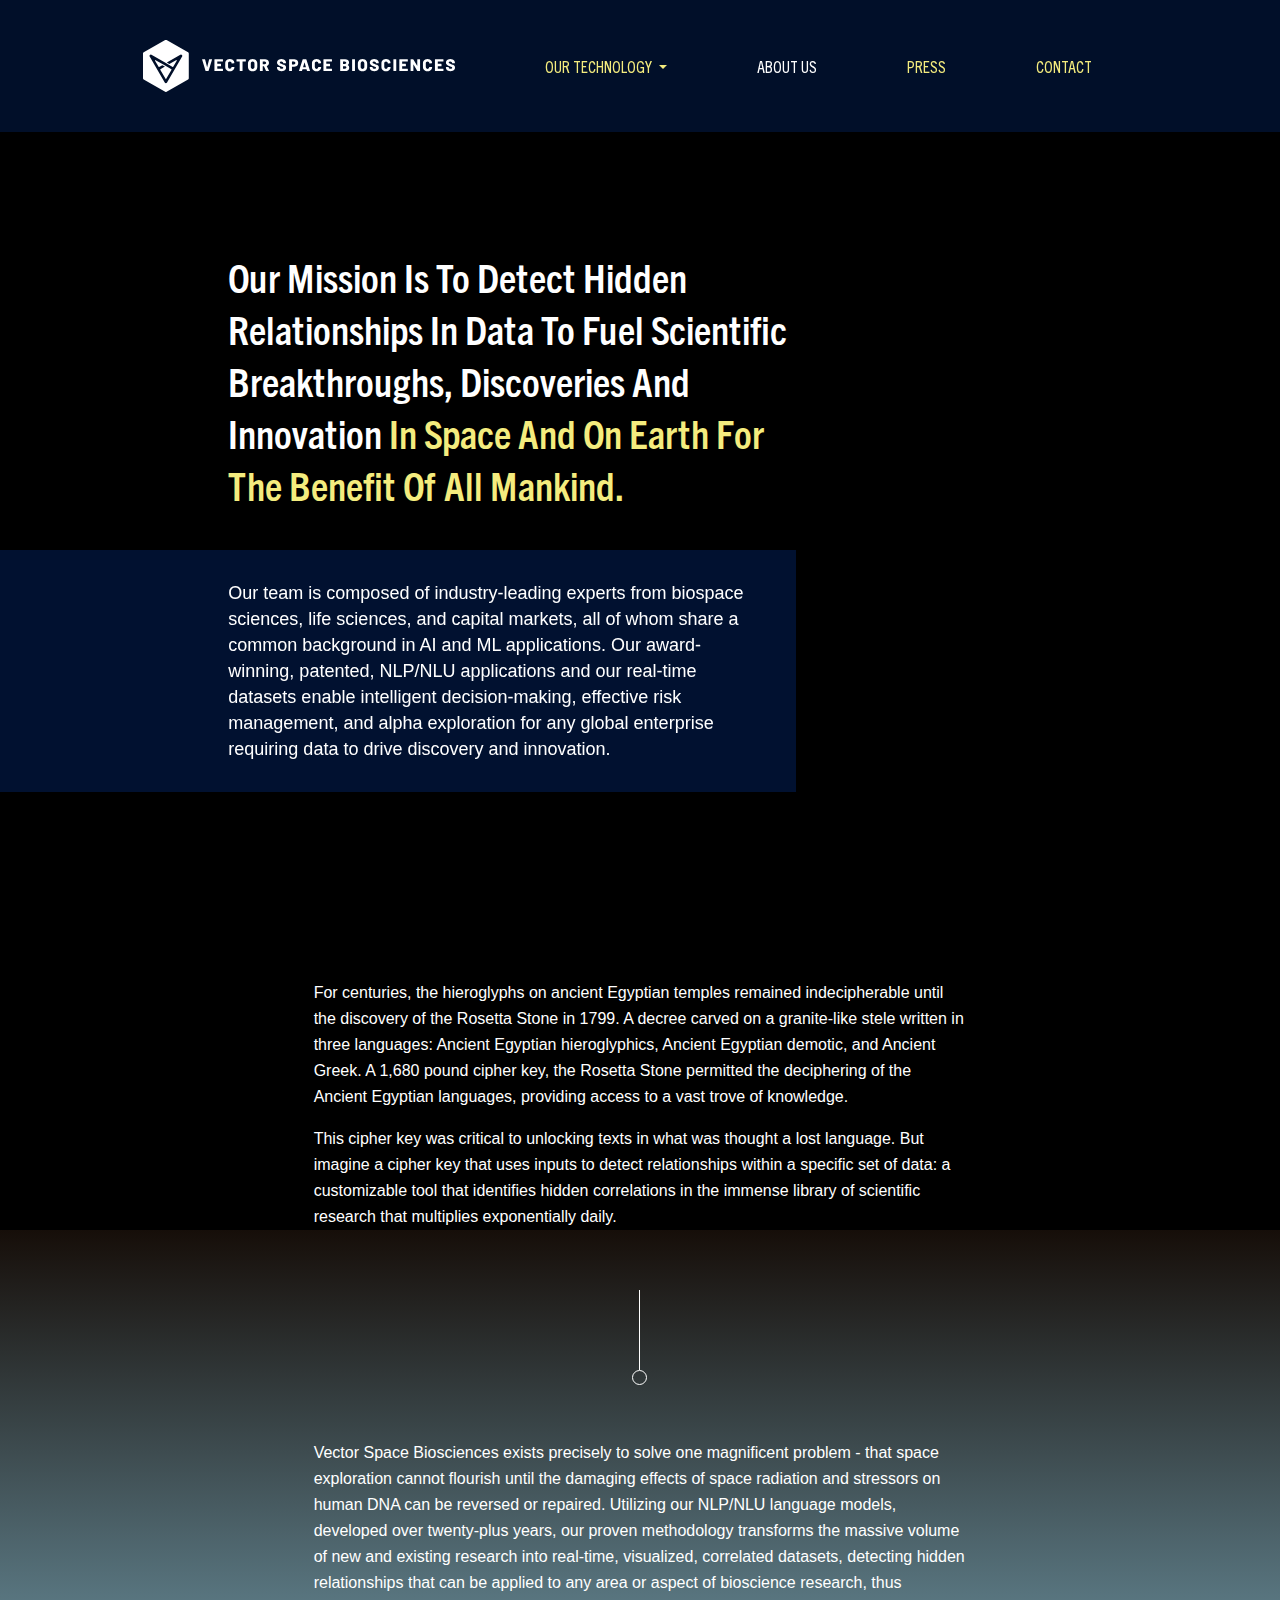
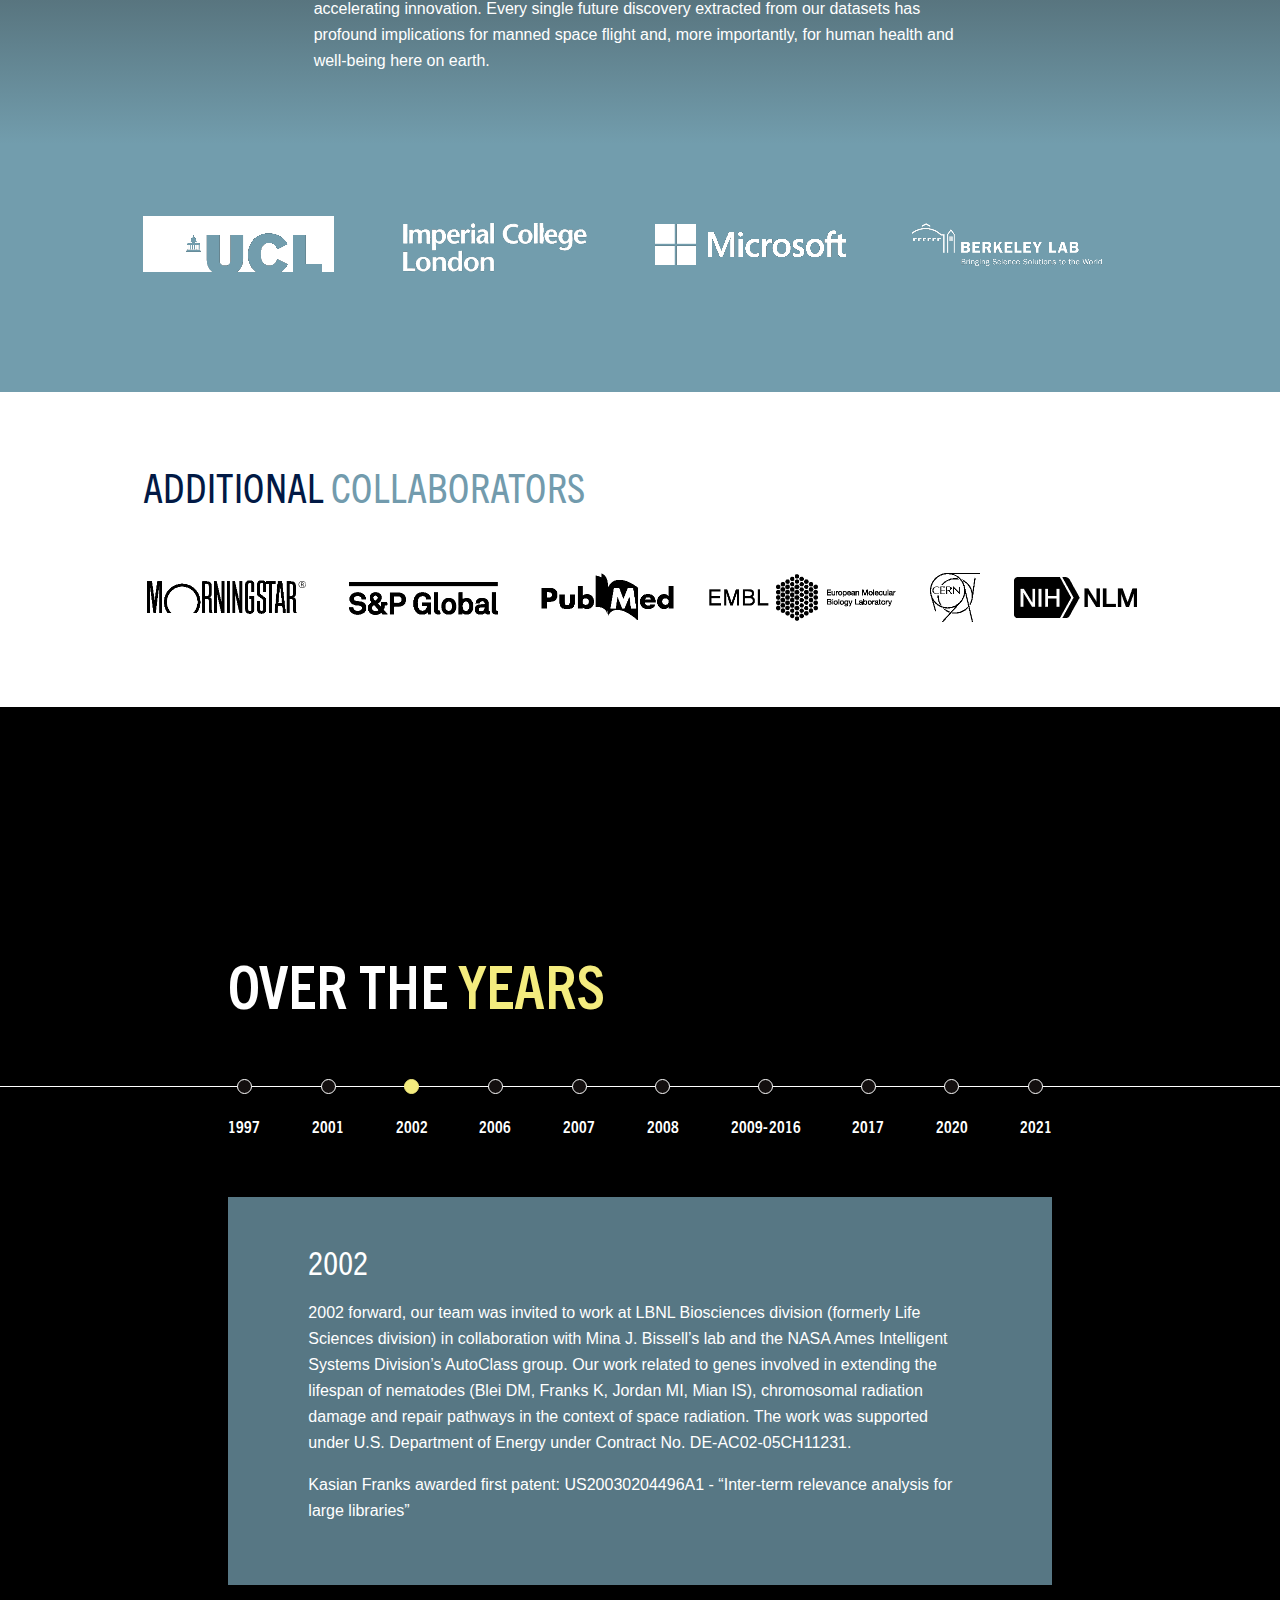
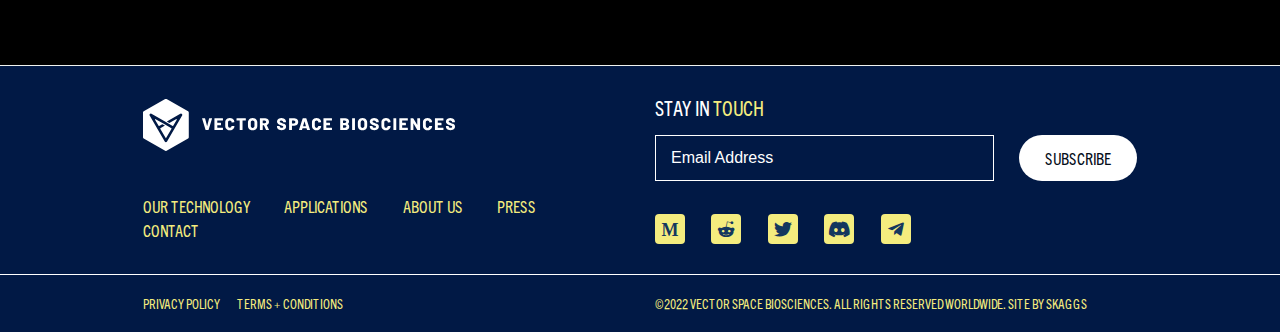
==== about-us.html @ 589b6ce7 "Add Favicon icon" ====
<!DOCTYPE html>
<html lang="en">
  <head>
    <meta charset="UTF-8" />
    <meta http-equiv="X-UA-Compatible" content="IE=edge" />
    <meta name="viewport" content="width=device-width, initial-scale=1.0" />
    <title>Vector space</title>
    <link rel="icon" type="image/x-icon" href="images/favicon.ico" />
    <link rel="stylesheet" href="css/all.css" />
    <link rel="stylesheet" href="css/fonts.css" />
    <link rel="stylesheet" href="css/bootstrap.min.css" />
    <link rel="stylesheet" type="text/css" href="css/fullpage.min.css" />
    <link rel="stylesheet" href="css/style.css" />
  </head>

  <body>
    <header>
      <nav class="navbar navbar-expand-md fixed-top">
        <div class="container">
          <a class="navbar-brand d-flex align-items-center" href="index.html">
            <img src="images/logo.svg" alt="Logo" />
          </a>
          <button
            class="navbar-toggler"
            type="button"
            data-toggle="collapse"
            data-target="#headerMenu"
            aria-controls="headerMenu"
            aria-expanded="false"
            aria-label="Toggle navigation"
          >
            <span class="navbar-toggler-icon"></span>
          </button>

          <div class="collapse navbar-collapse" id="headerMenu">
            <ul class="navbar-nav ml-auto">
              <li class="nav-item dropdown">
                <a
                  class="nav-link dropdown-toggle"
                  href="preventdefault();"
                  id="navbarDropdown"
                  role="button"
                  data-toggle="dropdown"
                  aria-haspopup="true"
                  aria-expanded="false"
                >
                  Our Technology
                </a>
                <div class="dropdown-menu" aria-labelledby="navbarDropdown">
                  <a class="dropdown-item" href="our-technology.html">Technology</a>
                  <a class="dropdown-item" href="scientific-collaborators.html">Scientific Collaborators</a>
                </div>
              </li>
              <li class="nav-item">
                <a class="nav-link active" href="about-us.html">About us</a>
              </li>
              <li class="nav-item">
                <a class="nav-link" href="press.html">Press</a>
              </li>
              <li class="nav-item">
                <a class="nav-link" href="contact.html">Contact</a>
              </li>
            </ul>
          </div>
        </div>
      </nav>
    </header>

    <div class="section pb-0">
      <video class="bg-video" loop muted autoplay playsinline>
        <source src="video/about-us-video.mp4" type="video/mp4" />
      </video>
      <div class="container">
        <div class="row pb-md-5 pb-4">
          <div class="col-md-7 offset-md-1">
            <div class="banner-intro">
              <h3 class="comman-banner-title text-capitalize">
                Our mission is to detect hidden relationships in data to fuel scientific breakthroughs, discoveries and innovation
                <span class="text-yellow">in space and on Earth for the benefit of all mankind.</span>
              </h3>
              <div class="overlap-text overlap-bg-blue">
                <p>
                  Our team is composed of industry-leading experts from biospace sciences, life sciences, and capital markets, all of whom share a
                  common background in AI and ML applications. Our award-winning, patented, NLP/NLU applications and our real-time datasets enable
                  intelligent decision-making, effective risk management, and alpha exploration for any global enterprise requiring data to drive
                  discovery and innovation.
                </p>
              </div>
            </div>
          </div>
        </div>
        <div class="row">
          <div class="col-md-8 offset-md-2">
            <div class="mission-text">
              <p>
                For centuries, the hieroglyphs on ancient Egyptian temples remained indecipherable until the discovery of the Rosetta Stone in 1799. A
                decree carved on a granite-like stele written in three languages: Ancient Egyptian hieroglyphics, Ancient Egyptian demotic, and
                Ancient Greek. A 1,680 pound cipher key, the Rosetta Stone permitted the deciphering of the Ancient Egyptian languages, providing
                access to a vast trove of knowledge.
              </p>
              <p>
                This cipher key was critical to unlocking texts in what was thought a lost language. But imagine a cipher key that uses inputs to
                detect relationships within a specific set of data: a customizable tool that identifies hidden correlations in the immense library of
                scientific research that multiplies exponentially daily.
              </p>
            </div>
          </div>
        </div>
      </div>
    </div>

    <div class="section small-py bg-gd-blue-dark">
      <div class="container">
        <div class="row">
          <div class="col-md-8 offset-md-2">
            <div class="mission-text mission-border-shape">
              <p>
                Vector Space Biosciences exists precisely to solve one magnificent problem - that space exploration cannot flourish until the damaging
                effects of space radiation and stressors on human DNA can be reversed or repaired. Utilizing our NLP/NLU language models, developed
                over twenty-plus years, our proven methodology transforms the massive volume of new and existing research into real-time, visualized,
                correlated datasets, detecting hidden relationships that can be applied to any area or aspect of bioscience research, thus
                accelerating innovation. Every single future discovery extracted from our datasets has profound implications for manned space flight
                and, more importantly, for human health and well-being here on earth.
              </p>
            </div>
          </div>
        </div>
      </div>
    </div>

    <div class="section small-py bg-light-blue">
      <div class="container">
        <div class="row align-items-center">
          <div class="col-md-3 col-6 mb-5">
            <img src="images/ucl.png" alt="" />
          </div>
          <div class="col-md-3 col-6 mb-5">
            <img src="images/Imperial-college-london.png" alt="" />
          </div>
          <div class="col-md-3 col-6 mb-5">
            <img src="images/microsoft.png" alt="" />
          </div>
          <div class="col-md-3 col-6 mb-5">
            <img src="images/berkley-lab.png" alt="" />
          </div>
        </div>
      </div>
    </div>

    <div class="section small-py">
      <div class="container">
        <div class="row">
          <div class="col-md-8">
            <div class="banner-intro dark-heading mb-md-5 mb-sm-4 mb-3">
              <h3>ADDITIONAL <span class="text-blue">COLLABORATORS</span></h3>
            </div>
          </div>
        </div>
        <div class="row align-items-center">
          <div class="col-md-12">
            <ul class="collaborators-logo">
              <li><img src="images/morningstar-logo.png" alt="" /></li>
              <li><img src="images/s-p-global-logo.png" alt="" /></li>
              <li><img src="images/pubmed-logo.png" alt="" /></li>
              <li><img src="images/embl-logo.png" alt="" /></li>
              <li><img src="images/pngfind-logo.png" alt="" /></li>
              <li><img src="images/nih-logosm-logo.png" alt="" /></li>
            </ul>
          </div>
        </div>
      </div>
    </div>

    <div class="section overflow-hidden">
      <video class="bg-video" loop muted autoplay playsinline>
        <source src="video/timeline-video.mp4" type="video/mp4" />
      </video>
      <div class="container">
        <div class="row">
          <div class="col-md-8 offset-md-1">
            <div class="banner-intro">
              <h2 class="comman-banner-title">OVER THE <span class="text-yellow">YEARS</span></h2>
            </div>
          </div>
        </div>
      </div>
      <div class="process-step-wrap">
        <div class="container">
          <div class="row justify-content-center">
            <div class="col-md-10">
              <div class="process-tab">
                <ul class="nav nav-tabs justify-content-between">
                  <li class="nav-item">
                    <a class="nav-link" id="tab1-tab" data-toggle="tab" href="#tab1"><span>1997</span></a>
                  </li>
                  <li class="nav-item">
                    <a class="nav-link" id="tab2-tab" data-toggle="tab" href="#tab2"><span>2001</span></a>
                  </li>
                  <li class="nav-item">
                    <a class="nav-link active" id="tab3-tab" data-toggle="tab" href="#tab3"><span>2002</span></a>
                  </li>
                  <li class="nav-item">
                    <a class="nav-link" id="tab4-tab" data-toggle="tab" href="#tab4"><span>2006</span></a>
                  </li>
                  <li class="nav-item">
                    <a class="nav-link" id="tab5-tab" data-toggle="tab" href="#tab5"><span>2007</span></a>
                  </li>
                  <li class="nav-item">
                    <a class="nav-link" id="tab6-tab" data-toggle="tab" href="#tab6"><span>2008</span></a>
                  </li>
                  <li class="nav-item">
                    <a class="nav-link" id="tab7-tab" data-toggle="tab" href="#tab7"><span>2009-2016</span></a>
                  </li>
                  <li class="nav-item">
                    <a class="nav-link" id="tab8-tab" data-toggle="tab" href="#tab8"><span>2017</span></a>
                  </li>
                  <li class="nav-item">
                    <a class="nav-link" id="tab9-tab" data-toggle="tab" href="#tab9"><span>2020</span></a>
                  </li>
                  <li class="nav-item">
                    <a class="nav-link" id="tab10-tab" data-toggle="tab" href="#tab10"><span>2021</span></a>
                  </li>
                </ul>
              </div>
            </div>
          </div>
          <div class="row justify-content-center">
            <div class="col-md-10">
              <div class="tab-content process-step-content">
                <div class="tab-pane fade" id="tab1" role="tabpanel" aria-labelledby="tab1-tab">
                  <h2>1197</h2>
                  <p>
                    2002 forward, our team was invited to work at LBNL Biosciences division (formerly Life Sciences division) in collaboration with
                    Mina J. Bissell’s lab and the NASA Ames Intelligent Systems Division’s AutoClass group. Our work related to genes involved in
                    extending the lifespan of nematodes (Blei DM, Franks K, Jordan MI, Mian IS), chromosomal radiation damage and repair pathways in
                    the context of space radiation. The work was supported under U.S. Department of Energy under Contract No. DE-AC02-05CH11231.
                  </p>
                  <p>Kasian Franks awarded first patent: US20030204496A1 - “Inter-term relevance analysis for large libraries”</p>
                </div>
                <div class="tab-pane fade" id="tab2" role="tabpanel" aria-labelledby="tab2-tab">
                  <h2>2001</h2>
                  <p>
                    2002 forward, our team was invited to work at LBNL Biosciences division (formerly Life Sciences division) in collaboration with
                    Mina J. Bissell’s lab and the NASA Ames Intelligent Systems Division’s AutoClass group. Our work related to genes involved in
                    extending the lifespan of nematodes (Blei DM, Franks K, Jordan MI, Mian IS), chromosomal radiation damage and repair pathways in
                    the context of space radiation. The work was supported under U.S. Department of Energy under Contract No. DE-AC02-05CH11231.
                  </p>
                  <p>Kasian Franks awarded first patent: US20030204496A1 - “Inter-term relevance analysis for large libraries”</p>
                </div>
                <div class="tab-pane fade show active" id="tab3" role="tabpanel" aria-labelledby="tab3-tab">
                  <h2>2002</h2>
                  <p>
                    2002 forward, our team was invited to work at LBNL Biosciences division (formerly Life Sciences division) in collaboration with
                    Mina J. Bissell’s lab and the NASA Ames Intelligent Systems Division’s AutoClass group. Our work related to genes involved in
                    extending the lifespan of nematodes (Blei DM, Franks K, Jordan MI, Mian IS), chromosomal radiation damage and repair pathways in
                    the context of space radiation. The work was supported under U.S. Department of Energy under Contract No. DE-AC02-05CH11231.
                  </p>
                  <p>Kasian Franks awarded first patent: US20030204496A1 - “Inter-term relevance analysis for large libraries”</p>
                </div>
                <div class="tab-pane fade" id="tab4" role="tabpanel" aria-labelledby="tab4-tab">
                  <h2>2006</h2>
                  <p>
                    2002 forward, our team was invited to work at LBNL Biosciences division (formerly Life Sciences division) in collaboration with
                    Mina J. Bissell’s lab and the NASA Ames Intelligent Systems Division’s AutoClass group. Our work related to genes involved in
                    extending the lifespan of nematodes (Blei DM, Franks K, Jordan MI, Mian IS), chromosomal radiation damage and repair pathways in
                    the context of space radiation. The work was supported under U.S. Department of Energy under Contract No. DE-AC02-05CH11231.
                  </p>
                  <p>Kasian Franks awarded first patent: US20030204496A1 - “Inter-term relevance analysis for large libraries”</p>
                </div>
                <div class="tab-pane fade" id="tab5" role="tabpanel" aria-labelledby="tab5-tab">
                  <h2>2007</h2>
                  <p>
                    2002 forward, our team was invited to work at LBNL Biosciences division (formerly Life Sciences division) in collaboration with
                    Mina J. Bissell’s lab and the NASA Ames Intelligent Systems Division’s AutoClass group. Our work related to genes involved in
                    extending the lifespan of nematodes (Blei DM, Franks K, Jordan MI, Mian IS), chromosomal radiation damage and repair pathways in
                    the context of space radiation. The work was supported under U.S. Department of Energy under Contract No. DE-AC02-05CH11231.
                  </p>
                  <p>Kasian Franks awarded first patent: US20030204496A1 - “Inter-term relevance analysis for large libraries”</p>
                </div>
                <div class="tab-pane fade" id="tab6" role="tabpanel" aria-labelledby="tab6-tab">
                  <h2>2008</h2>
                  <p>
                    2002 forward, our team was invited to work at LBNL Biosciences division (formerly Life Sciences division) in collaboration with
                    Mina J. Bissell’s lab and the NASA Ames Intelligent Systems Division’s AutoClass group. Our work related to genes involved in
                    extending the lifespan of nematodes (Blei DM, Franks K, Jordan MI, Mian IS), chromosomal radiation damage and repair pathways in
                    the context of space radiation. The work was supported under U.S. Department of Energy under Contract No. DE-AC02-05CH11231.
                  </p>
                  <p>Kasian Franks awarded first patent: US20030204496A1 - “Inter-term relevance analysis for large libraries”</p>
                </div>
                <div class="tab-pane fade" id="tab7" role="tabpanel" aria-labelledby="tab7-tab">
                  <h2>2009-2016</h2>
                  <p>
                    2002 forward, our team was invited to work at LBNL Biosciences division (formerly Life Sciences division) in collaboration with
                    Mina J. Bissell’s lab and the NASA Ames Intelligent Systems Division’s AutoClass group. Our work related to genes involved in
                    extending the lifespan of nematodes (Blei DM, Franks K, Jordan MI, Mian IS), chromosomal radiation damage and repair pathways in
                    the context of space radiation. The work was supported under U.S. Department of Energy under Contract No. DE-AC02-05CH11231.
                  </p>
                  <p>Kasian Franks awarded first patent: US20030204496A1 - “Inter-term relevance analysis for large libraries”</p>
                </div>
                <div class="tab-pane fade" id="tab8" role="tabpanel" aria-labelledby="tab8-tab">
                  <h2>2017</h2>
                  <p>
                    2002 forward, our team was invited to work at LBNL Biosciences division (formerly Life Sciences division) in collaboration with
                    Mina J. Bissell’s lab and the NASA Ames Intelligent Systems Division’s AutoClass group. Our work related to genes involved in
                    extending the lifespan of nematodes (Blei DM, Franks K, Jordan MI, Mian IS), chromosomal radiation damage and repair pathways in
                    the context of space radiation. The work was supported under U.S. Department of Energy under Contract No. DE-AC02-05CH11231.
                  </p>
                  <p>Kasian Franks awarded first patent: US20030204496A1 - “Inter-term relevance analysis for large libraries”</p>
                </div>
                <div class="tab-pane fade" id="tab9" role="tabpanel" aria-labelledby="tab9-tab">
                  <h2>2020</h2>
                  <p>
                    2002 forward, our team was invited to work at LBNL Biosciences division (formerly Life Sciences division) in collaboration with
                    Mina J. Bissell’s lab and the NASA Ames Intelligent Systems Division’s AutoClass group. Our work related to genes involved in
                    extending the lifespan of nematodes (Blei DM, Franks K, Jordan MI, Mian IS), chromosomal radiation damage and repair pathways in
                    the context of space radiation. The work was supported under U.S. Department of Energy under Contract No. DE-AC02-05CH11231.
                  </p>
                  <p>Kasian Franks awarded first patent: US20030204496A1 - “Inter-term relevance analysis for large libraries”</p>
                </div>
                <div class="tab-pane fade" id="tab10" role="tabpanel" aria-labelledby="tab10-tab">
                  <h2>2021</h2>
                  <p>
                    2002 forward, our team was invited to work at LBNL Biosciences division (formerly Life Sciences division) in collaboration with
                    Mina J. Bissell’s lab and the NASA Ames Intelligent Systems Division’s AutoClass group. Our work related to genes involved in
                    extending the lifespan of nematodes (Blei DM, Franks K, Jordan MI, Mian IS), chromosomal radiation damage and repair pathways in
                    the context of space radiation. The work was supported under U.S. Department of Energy under Contract No. DE-AC02-05CH11231.
                  </p>
                  <p>Kasian Franks awarded first patent: US20030204496A1 - “Inter-term relevance analysis for large libraries”</p>
                </div>
              </div>
            </div>
          </div>
        </div>
      </div>
    </div>

    <footer class="section fp-auto-height">
      <div class="footer-top">
        <div class="container">
          <div class="row align-items-end">
            <div class="col-md-6">
              <div class="footer-brand">
                <a href="index.html" title="Vector Space">
                  <img src="images/logo.svg" alt="Vector Space" />
                </a>
              </div>
              <ul class="footer-menu-list">
                <li><a href="our-technology.html">Our Technology</a></li>
                <li><a href="scientific-collaborators.html">Applications</a></li>
                <li><a href="about-us.html">About us</a></li>
                <li><a href="press.html">Press</a></li>
                <li><a href="contact.html">Contact</a></li>
              </ul>
            </div>
            <div class="col-md-6">
              <div class="footer-right">
                <h6>Stay in <span>Touch</span></h6>
                <form action="">
                  <div class="footer-form">
                    <input type="text" name="mail" placeholder="Email Address" class="form-control email-input" />
                    <button type="submit" class="btn btn-white">Subscribe</button>
                  </div>
                </form>
                <ul class="social-list">
                  <li><a href="javascript:;">M</a></li>
                  <li>
                    <a href="javascript:;"><i class="fab fa-reddit-alien"></i></a>
                  </li>
                  <li>
                    <a href="javascript:;"><i class="fab fa-twitter"></i></a>
                  </li>
                  <li>
                    <a href="javascript:;"><i class="fab fa-discord"></i></a>
                  </li>
                  <li>
                    <a href="javascript:;"><i class="fab fa-telegram-plane"></i></a>
                  </li>
                </ul>
              </div>
            </div>
          </div>
        </div>
      </div>
      <div class="footer-bottom">
        <div class="container">
          <div class="row align-items-center">
            <div class="col-md-6">
              <div class="footer-privacy mb-3 mb-md-0">
                <a href="javascript:;">
                  <h6>Privacy Policy</h6>
                </a>
                <a href="javascript:;">
                  <h6>TERMS + CONDITIONS</h6>
                </a>
              </div>
            </div>
            <div class="col-md-6">
              <div class="footer-privacy">
                <a href="javascript:;">
                  <h6>©2022 VECTOR SPACE BIOSCIENCES. ALL RIGHTS RESERVED WORLDWIDE. SITE BY SKAGGS</h6>
                </a>
              </div>
            </div>
          </div>
        </div>
      </div>
    </footer>

    <script src="js/jquery-3.6.0.min.js"></script>
    <script src="js/bootstrap.min.js"></script>
    <script src="js/popper.min.js"></script>
    <script type="text/javascript" src="js/fullpage.min.js"></script>
    <script src="js/script.js"></script>
  </body>
</html>
---- css/fonts.css ----
@font-face {
    font-family: 'Montserrat-Regular';
    src: url('/fonts/Montserrat-Regular.ttf');
    font-weight: normal;
    font-style: normal;
}

@font-face {
    font-family: 'Trade Gothic Next LT Pro Cn';
    src: url('../fonts/TradeGothicNextLTProCn.ttf');
    font-weight: bold;
    font-style: normal;
}

@font-face {
    font-family: "TradeGothicNextLTProBdCn";
    src: url("../fonts/TradeGothicNextLTProBdCn.eot");
    /* IE9*/
    src: url("../fonts/TradeGothicNextLTProBdCn.eot?#iefix") format("embedded-opentype"),
        /* IE6-IE8 */
        url("../fonts/TradeGothicNextLTProBdCn.woff2") format("woff2"),
        /* chrome、firefox */
        url("../fonts/TradeGothicNextLTProBdCn.woff") format("woff"),
        /* chrome、firefox */
        url("../fonts/TradeGothicNextLTProBdCn.ttf") format("truetype"),
        /* chrome、firefox、opera、Safari, Android, iOS 4.2+*/
        url("../fonts/TradeGothicNextLTProBdCn.svg#Trade Gothic Next LT Pro BdCn") format("svg");
    /* iOS 4.1- */
}
---- css/style.css ----
* {
  margin: 0;
  padding: 0;
  -webkit-box-sizing: border-box;
          box-sizing: border-box;
}

html {
  scroll-behavior: smooth;
}

body {
  margin: 0;
  padding: 0;
  -webkit-box-sizing: border-box;
          box-sizing: border-box;
  font-family: "Montserrat", sans-serif;
}

h1,
h2,
h3,
h4,
h5,
h6 {
  font-family: "Trade Gothic Next LT Pro Cn";
}

ul {
  padding: 0;
  margin: 0;
}

li {
  list-style-type: none;
}

p {
  line-height: 26px;
}

@media screen and (max-width: 480px) {
  p {
    font-size: 14px;
  }
}

img {
  max-width: 100%;
}

.text-yellow {
  color: #f4ec7e !important;
}

.text-orange {
  color: #e57d55 !important;
}

.text-blue {
  color: #729bad !important;
}

.text-purple {
  color: #4b00d9 !important;
}

.btn {
  border-radius: 40px;
  text-transform: uppercase;
  padding: 8px 25px;
  font-family: "Trade Gothic Next LT Pro Cn";
}

.btn-orange {
  background-color: #e57d55;
  color: #050e1a;
}

.btn-orange:hover {
  background-color: #e57d55;
  color: #050e1a;
}

.btn-blue {
  background-color: #729bad;
  color: #050e1a;
}

.btn-blue:hover {
  background-color: #729bad;
  color: #050e1a;
}

.btn-yellow {
  background-color: #f4ec7e;
  color: #050e1a;
}

.btn-yellow:hover {
  background-color: #f4ec7e;
  color: #050e1a;
}

.btn-white {
  background-color: #ffffff;
  color: #050e1a;
}

.btn-white:hover {
  background-color: #ffffff;
  color: #050e1a;
}

.bg-light-blue {
  background-color: #729dad;
}

.bg-dark-blue {
  background-color: #0c2546;
}

.fp-watermark {
  display: none;
}

.bg-gd-blue-dark {
  background: #160e09;
  /* Old browsers */
  /* FF3.6-15 */
  /* Chrome10-25,Safari5.1-6 */
  background: -webkit-gradient(linear, left top, left bottom, from(#160e09), to(#729dad));
  background: linear-gradient(to bottom, #160e09 0%, #729dad 100%);
  /* W3C, IE10+, FF16+, Chrome26+, Opera12+, Safari7+ */
  filter: progid:DXImageTransform.Microsoft.gradient( startColorstr='#160e09', endColorstr='#729dad',GradientType=0 );
  /* IE6-9 */
}

@media screen and (min-width: 991px) {
  .container {
    max-width: 1024px;
  }
}

@media screen and (min-width: 1440px) {
  .container {
    max-width: 1240px;
  }
}

.comman-banner-title {
  color: #fff;
  margin-bottom: 40px;
  line-height: 52px;
  font-size: 60px;
  font-family: "TradeGothicNextLTProBdCn";
  text-transform: uppercase;
}

.comman-banner-title.text-purple-color {
  color: #011945;
}

@media screen and (max-width: 991px) {
  .comman-banner-title {
    font-size: 50px;
    line-height: 42px;
    margin-bottom: 35px;
  }
}

@media screen and (max-width: 767px) {
  .comman-banner-title {
    font-size: 40px;
    line-height: 32px;
    margin-bottom: 30px;
  }
}

@media screen and (max-width: 575px) {
  .comman-banner-title {
    font-size: 30px;
    margin-bottom: 20px;
  }
}

.comman-banner-title.dark-heading h2 {
  color: #011945;
}

.full-screen {
  min-height: 100vh;
}

header .navbar {
  background: rgba(1, 25, 69, 0.6) 0% 0% no-repeat padding-box;
  opacity: 1;
  padding: 35px 0px;
  -webkit-backdrop-filter: blur(6px);
          backdrop-filter: blur(6px);
}

@media screen and (max-width: 767px) {
  header .navbar {
    padding: 15px;
    border-bottom: 0.5px solid #f0f3ef;
    background: rgba(1, 25, 69, 0.8) 0% 0% no-repeat padding-box;
  }
}

header .navbar .navbar-brand img {
  margin-right: 10px;
}

@media screen and (max-width: 991px) {
  header .navbar .navbar-brand img {
    max-width: 250px;
  }
}

@media screen and (max-width: 576px) {
  header .navbar .navbar-brand img {
    max-width: 180px;
  }
}

header .navbar .navbar-brand h6 {
  color: #ffffff;
  font-size: 18px;
  font-weight: 700;
  margin-bottom: 0;
  text-transform: uppercase;
}

header .navbar .navbar-toggler .navbar-toggler-icon {
  background-image: url(../images/menu.svg);
}

@media screen and (max-width: 767px) {
  header .navbar .navbar-nav {
    padding-top: 15px;
  }
}

header .navbar .navbar-nav li a.nav-link {
  padding: 10px 45px;
  color: #f4ec7e;
  font: normal normal bold 16px/20px Trade Gothic Next LT Pro Cn;
  color: #f4ec7e;
  text-transform: uppercase;
  opacity: 1;
}

@media screen and (max-width: 1024px) {
  header .navbar .navbar-nav li a.nav-link {
    padding: 10px 22px;
  }
}

@media screen and (max-width: 767px) {
  header .navbar .navbar-nav li a.nav-link {
    padding: 15px 0;
  }
}

header .navbar .navbar-nav li a.active {
  color: #fff;
}

header .navbar .navbar-nav li .dropdown-item {
  font-size: 18px;
  padding: 6px 20px;
  color: #011945;
  font-family: Trade Gothic Next LT Pro Cn;
}

header .navbar .navbar-nav li .dropdown-item:hover, header .navbar .navbar-nav li .dropdown-item.active, header .navbar .navbar-nav li .dropdown-item:focus {
  background: rgba(1, 25, 69, 0.6) 0% 0% no-repeat padding-box;
  color: #fff;
}

header .navbar .navbar-nav li .dropdown-item:focus-visible {
  outline: none;
}

footer {
  background: #011945 0% 0% no-repeat padding-box;
  opacity: 1;
  border-top: 0.5px solid #f0f3ef;
  -webkit-backdrop-filter: blur(6px);
          backdrop-filter: blur(6px);
}

footer .footer-top {
  border-bottom: 1px solid #fff;
  padding: 30px 0px;
}

@media screen and (max-width: 576px) {
  footer .footer-top .footer-brand img {
    max-width: 240px;
    margin: 0 auto;
  }
}

footer .footer-top .footer-brand h6 {
  color: #ffffff;
  font-size: 18px;
  font-weight: 700;
  margin-bottom: 0;
  text-transform: uppercase;
}

footer .footer-top .footer-menu-list {
  margin-top: 45px;
  list-style: none;
}

@media screen and (max-width: 767px) {
  footer .footer-top .footer-menu-list {
    margin-top: 30px;
    margin-bottom: 20px;
  }
}

footer .footer-top .footer-menu-list li {
  display: inline-block;
  margin-right: 30px;
}

@media screen and (max-width: 576px) {
  footer .footer-top .footer-menu-list li {
    width: 100%;
    margin-right: 0;
    margin-bottom: 10px;
  }
}

footer .footer-top .footer-menu-list li a {
  font: normal normal bold 16px/20px Trade Gothic Next LT Pro Cn;
  color: #f4ec7e;
  text-transform: uppercase;
  text-decoration: none;
}

footer .footer-top .footer-right h6 {
  font-size: 20px;
  text-transform: uppercase;
  color: #ffffff;
  margin-bottom: 15px;
}

footer .footer-top .footer-right h6 span {
  color: #f4ec7e;
}

footer .footer-top .footer-right .footer-form {
  display: -webkit-box;
  display: -ms-flexbox;
  display: flex;
  -webkit-box-flex: 1;
      -ms-flex: 1;
          flex: 1;
}

@media screen and (max-width: 576px) {
  footer .footer-top .footer-right .footer-form {
    -ms-flex-wrap: wrap;
        flex-wrap: wrap;
  }
}

footer .footer-top .footer-right .footer-form .email-input {
  color: #ffffff;
  border-radius: 0;
  width: 100%;
  padding: 10px 15px;
  background-color: transparent;
  border: 1px solid #ffffff;
  height: auto;
}

footer .footer-top .footer-right .footer-form .email-input:focus {
  outline: none;
  -webkit-box-shadow: none;
          box-shadow: none;
}

footer .footer-top .footer-right .footer-form .email-input::-webkit-input-placeholder {
  color: #ffffff;
}

footer .footer-top .footer-right .footer-form .email-input:-ms-input-placeholder {
  color: #ffffff;
}

footer .footer-top .footer-right .footer-form .email-input::-ms-input-placeholder {
  color: #ffffff;
}

footer .footer-top .footer-right .footer-form .email-input::placeholder {
  color: #ffffff;
}

footer .footer-top .footer-right .footer-form .btn-white {
  margin-left: 25px;
}

@media screen and (max-width: 576px) {
  footer .footer-top .footer-right .footer-form .btn-white {
    width: 100%;
    border-radius: 0;
    margin: 10px 0 0 0;
  }
}

footer .footer-top .footer-right .social-list {
  margin-top: 33px;
}

footer .footer-top .footer-right .social-list li {
  display: inline-block;
}

footer .footer-top .footer-right .social-list li a {
  background: #f4ec7e 0% 0% no-repeat padding-box;
  border-radius: 4px;
  text-decoration: none;
  margin-right: 22px;
  text-align: center;
  font: normal normal bold 18px Scotch Text;
  color: #14375e;
  width: 30px;
  display: block;
  height: 30px;
  line-height: 33px;
}

@media screen and (max-width: 576px) {
  footer .footer-top .footer-right .social-list li a {
    margin-right: 15px;
  }
}

footer .footer-bottom {
  padding: 20px 0px;
}

@media (max-width: 1200px) {
  footer .footer-bottom {
    padding: 20px 0px;
  }
}

@media (max-width: 576px) {
  footer .footer-bottom {
    padding: 20px 0px;
  }
}

footer .footer-bottom .footer-privacy {
  display: -webkit-box;
  display: -ms-flexbox;
  display: flex;
  -ms-flex-wrap: wrap;
      flex-wrap: wrap;
  -webkit-box-align: center;
      -ms-flex-align: center;
          align-items: center;
}

footer .footer-bottom .footer-privacy a h6 {
  font: normal normal normal 13px/17px Trade Gothic Next LT Pro Cn;
  color: #f4ec7e;
  text-transform: uppercase;
  margin-right: 17px;
  margin-bottom: 0;
}

@media screen and (max-width: 576px) {
  footer .footer-bottom .footer-privacy a h6 {
    line-height: 20px;
    letter-spacing: 0.5px;
  }
}

.section {
  padding: 250px 0 80px;
  position: relative;
}

@media screen and (max-width: 992px) {
  .section {
    padding: 200px 0 70px;
  }
}

@media screen and (max-width: 767px) {
  .section {
    padding: 150px 0 60px;
  }
}

@media screen and (max-width: 575px) {
  .section {
    padding: 100px 0 50px;
  }
}

.section.large-py {
  padding: 200px 0;
}

@media screen and (max-width: 992px) {
  .section.large-py {
    padding: 150px 0;
  }
}

@media screen and (max-width: 767px) {
  .section.large-py {
    padding: 100px 0;
  }
}

@media screen and (max-width: 575px) {
  .section.large-py {
    padding: 50px 0;
  }
}

.section.small-py {
  padding: 70px 0;
}

@media screen and (max-width: 992px) {
  .section.small-py {
    padding: 50px 0;
  }
}

@media screen and (max-width: 575px) {
  .section.small-py {
    padding: 30px 0;
  }
}

footer.section {
  padding: 0 !important;
}

.fullpage-wrapper .fp-section {
  display: -webkit-box;
  display: -ms-flexbox;
  display: flex;
  -webkit-box-orient: vertical;
  -webkit-box-direction: normal;
      -ms-flex-direction: column;
          flex-direction: column;
  -webkit-box-pack: center;
      -ms-flex-pack: center;
          justify-content: center;
  padding: 150px 0 80px;
}

.bg-video {
  position: absolute;
  right: 0;
  bottom: 0;
  top: 0;
  width: 100%;
  height: 100%;
  background-size: 100% 100%;
  background-color: black;
  background-position: center center;
  background-size: contain;
  -o-object-fit: cover;
     object-fit: cover;
  /*cover video background */
  z-index: -1;
}

.banner-intro h1 {
  color: #fff;
  margin-bottom: 40px;
  line-height: 52px;
  font-family: "TradeGothicNextLTProBdCn";
  text-transform: uppercase;
}

@media screen and (max-width: 576px) {
  .banner-intro h1 {
    font-size: 25px;
    margin-bottom: 20px;
    line-height: 42px;
  }
}

.banner-intro h3 {
  font-size: 40px;
  color: #fff;
}

@media screen and (max-width: 991px) {
  .banner-intro h3 {
    font-size: 30px;
  }
}

@media screen and (max-width: 767px) {
  .banner-intro h3 {
    font-size: 24px;
  }
}

@media screen and (max-width: 480px) {
  .banner-intro h3 {
    font-size: 20px;
  }
}

.banner-intro.dark-heading h2 {
  color: #011945;
}

.banner-intro.dark-heading h3 {
  color: #011945;
}

.banner-intro p {
  color: #fff;
}

@media screen and (max-width: 767px) {
  .main-page-slider .banner-intro {
    padding-left: 15px;
  }
}

.main-page-slider .slick-slide {
  height: 100vh;
  border: 0;
}

.main-page-slider .slick-slide .section {
  height: 100vh;
}

.main-page-slider .slick-dots {
  position: fixed;
  z-index: 100;
  top: 130px;
  left: 3%;
  height: calc(100% - 130px);
  display: -webkit-box;
  display: -ms-flexbox;
  display: flex;
  -webkit-box-orient: vertical;
  -webkit-box-direction: normal;
      -ms-flex-direction: column;
          flex-direction: column;
}

@media screen and (max-width: 767px) {
  .main-page-slider .slick-dots {
    top: 84px;
    height: calc(100% - 84px);
  }
}

.main-page-slider .slick-dots li {
  height: 100%;
  display: -webkit-box;
  display: -ms-flexbox;
  display: flex;
  -webkit-box-align: center;
      -ms-flex-align: center;
          align-items: center;
  position: relative;
  z-index: 3;
}

.main-page-slider .slick-dots li::before, .main-page-slider .slick-dots li::after {
  content: "";
  position: absolute;
  left: 50%;
  -webkit-transform: translateX(-50%);
          transform: translateX(-50%);
  height: calc(50% - 8px);
  width: 1px;
  background-color: rgba(255, 255, 255, 0.5);
  z-index: 2;
}

.main-page-slider .slick-dots li::before {
  top: 0;
}

.main-page-slider .slick-dots li::after {
  bottom: 0;
}

.main-page-slider .slick-dots li button {
  position: relative;
  z-index: 3;
  border-radius: 100%;
  width: 15px;
  height: 15px;
  background-color: transparent;
  border: 1px solid #fff;
  left: 0;
  margin: 0;
  font-size: 0;
}

.main-page-slider .slick-dots li button:focus {
  outline: none;
}

.main-page-slider .slick-dots li:first-child.slick-active button {
  border-color: #f4ec7e;
  background-color: #f4ec7e;
}

.main-page-slider .slick-dots li:nth-child(2).slick-active button {
  border-color: #e57d54;
  background-color: #e57d54;
}

.main-page-slider .slick-dots li:nth-child(3).slick-active button {
  border-color: #729dad;
  background-color: #729dad;
}

.main-page-slider .slick-dots li:nth-child(4).slick-active button {
  border-color: #f4ec7e;
  background-color: #f4ec7e;
}

.main-page-slider .slick-dots li:nth-child(5).slick-active button {
  border-color: #4b00d9;
  background-color: #4b00d9;
}

.main-page-slider .slick-dots li:last-child.slick-active button {
  border-color: #729dad;
  background-color: #729dad;
}

.scroll-down {
  position: absolute;
  bottom: 10%;
  left: 0;
  right: 0;
  text-transform: uppercase;
  font-family: "TradeGothicNextLTProBdCn";
}

.scroll-down .scroll-wrap {
  display: inline-block;
  position: relative;
}

.scroll-down .scroll-wrap span {
  height: 40px;
  width: 1px;
  background-color: #fff;
  display: inline-block;
  position: absolute;
  left: 0;
  right: 0;
  margin: 5px auto 0;
  top: 100%;
}

.scroll-down .scroll-wrap span:before {
  content: "";
  width: 12px;
  height: 12px;
  border-radius: 100%;
  position: absolute;
  top: 100%;
  left: -5px;
  right: 0;
}

.scroll-down .scroll-wrap a.text-yellow span {
  background-color: #f4ec7e;
}

.scroll-down .scroll-wrap a.text-yellow span:before {
  background-color: #f4ec7e;
}

.scroll-down .scroll-wrap.text-orange span {
  background-color: #e57d55;
}

.scroll-down .scroll-wrap.text-orange span:before {
  background-color: #e57d55;
}

.scroll-down .scroll-wrap.text-orange.text-blue span {
  background-color: #729bad;
}

.scroll-down .scroll-wrap.text-orange.text-blue span:before {
  background-color: #729bad;
}

.technology-wrap {
  background-color: rgba(75, 0, 217, 0.45);
  padding: 60px;
  position: relative;
  -webkit-backdrop-filter: blur(15px);
          backdrop-filter: blur(15px);
}

.icon-box {
  margin-top: 50px;
  max-width: 400px;
}

.icon-box .icon {
  float: left;
  width: 90px;
  text-align: center;
  margin-right: 20px;
}

.icon-box .box-content {
  overflow: hidden;
}

.icon-box .box-content h5 {
  color: #fff;
  text-transform: uppercase;
  margin-bottom: 20px;
  font-size: 28px;
}

.icon-box .box-content p {
  color: #fff;
  margin-bottom: 0;
}

[class*="col-md"]:nth-child(-n + 2) .icon-box {
  margin-top: 0;
}

[class*="col-md"]:nth-child(2n) .icon-box {
  margin-left: auto;
}

.scientific-collaborators {
  background-color: #729bad;
  padding: 40px;
}

.scientific-collaborators p {
  color: #fff;
  margin: 0;
}

.collaborate-logo {
  margin-top: 50px;
}

.collaborate-section {
  min-height: 1400px;
}

@media screen and (max-width: 1199px) {
  .collaborate-section {
    min-height: 1000px;
  }
}

@media screen and (max-width: 991px) {
  .collaborate-section {
    min-height: 800px;
  }
}

@media screen and (max-width: 767px) {
  .collaborate-section {
    min-height: auto;
  }
}

.overlap-text {
  position: relative;
  padding: 30px 30px 30px 0;
  z-index: 1;
}

@media screen and (max-width: 767px) {
  .overlap-text {
    padding: 20px 20px 20px 0;
  }
}

.overlap-text::before {
  content: "";
  left: -100%;
  right: 0;
  top: 0;
  bottom: 0;
  position: absolute;
  background-color: rgba(114, 157, 173, 0.6);
  z-index: -1;
  backdrop-filter: blur(4px);
  -webkit-backdrop-filter: blur(4px);
}

.overlap-text.overlap-bg-purple::before {
  background-color: rgba(75, 0, 217, 0.6);
}

.overlap-text.overlap-bg-blue::before {
  background-color: rgba(1, 25, 69, 0.69);
}

.overlap-text p {
  font-size: 18px;
  margin-bottom: 0;
}

@media screen and (max-width: 767px) {
  .overlap-text p {
    font-size: 16px;
  }
}

@media screen and (max-width: 480px) {
  .overlap-text p {
    font-size: 14px;
  }
}

.collaborators-logo {
  display: -webkit-box;
  display: -ms-flexbox;
  display: flex;
  -ms-flex-wrap: wrap;
      flex-wrap: wrap;
  -webkit-box-align: center;
      -ms-flex-align: center;
          align-items: center;
  -webkit-box-pack: justify;
      -ms-flex-pack: justify;
          justify-content: space-between;
  margin: 0 -15px;
}

.collaborators-logo li {
  padding: 15px;
}

@media screen and (max-width: 991px) {
  .collaborators-logo li {
    width: 33.33%;
  }
}

.collaborators-logo li img {
  max-width: 100%;
  margin: 0 auto;
  display: table;
}

.application-tab {
  overflow-x: auto;
  overflow-y: hidden;
  padding-bottom: 15px;
  margin-bottom: -14px;
}

@media screen and (max-width: 767px) {
  .custom-tab {
    -ms-flex-wrap: nowrap;
        flex-wrap: nowrap;
    white-space: nowrap;
    min-width: 650px;
  }
}

.custom-tab.nav-tabs {
  border: 0;
}

.custom-tab.nav-tabs li button {
  background-color: transparent;
  border-bottom: 4px solid transparent;
  border-top: 0;
  border-right: 0;
  border-left: 0;
  border-radius: 0;
  text-transform: uppercase;
  cursor: pointer;
  font-family: "TradeGothicNextLTProBdCn";
  font-size: 20px;
  padding-left: 0;
  padding-right: 0;
}

@media screen and (max-width: 767px) {
  .custom-tab.nav-tabs li button {
    font-size: 18px;
  }
}

@media screen and (max-width: 576px) {
  .custom-tab.nav-tabs li button {
    font-size: 16px;
  }
}

.custom-tab.nav-tabs li button:hover, .custom-tab.nav-tabs li button.active {
  border-color: #4b00d9;
  color: #4b00d9;
}

.custom-tab.nav-tabs li button:focus {
  outline: none;
}

#applicationtabContent {
  position: relative;
  z-index: 9;
}

#applicationtabContent .application-tab-content {
  position: relative;
  padding: 50px 30px;
  min-height: 400px;
  z-index: 1;
}

#applicationtabContent .application-tab-content::before {
  content: "";
  left: 0;
  right: 0;
  top: 0;
  bottom: 0;
  position: absolute;
  background-color: rgba(75, 0, 217, 0.5);
  z-index: -1;
  backdrop-filter: blur(15px);
  -webkit-backdrop-filter: blur(15px);
}

#applicationtabContent .application-tab-content p {
  color: #fff;
}

.contact-section {
  min-height: 1154px;
}

@media screen and (max-width: 767px) {
  .contact-section {
    min-height: auto;
  }
}

.contact-section .contact-form .contact-info-title {
  font-size: 60px;
  color: #fff;
  margin-bottom: 40px;
}

.contact-section .contact-form form .form-group {
  margin-bottom: 35px;
}

.contact-section .contact-form form .form-group label {
  font-family: "Trade Gothic Next LT Pro Cn";
  font-weight: bold;
  text-transform: uppercase;
  font-size: 16px;
  color: #fff;
}

.contact-section .contact-form form .form-group input,
.contact-section .contact-form form .form-group textarea {
  padding: 16px;
  border-radius: 0;
  background-color: #fafafa;
  border-color: #ffffff;
  border-width: 1.25px;
  font-size: 16px;
  font-weight: 500;
  color: #011945;
  resize: none;
  height: auto;
}

.contact-section .contact-form form .form-group input::-webkit-input-placeholder,
.contact-section .contact-form form .form-group textarea::-webkit-input-placeholder {
  color: #011945;
}

.contact-section .contact-form form .form-group input:-ms-input-placeholder,
.contact-section .contact-form form .form-group textarea:-ms-input-placeholder {
  color: #011945;
}

.contact-section .contact-form form .form-group input::-ms-input-placeholder,
.contact-section .contact-form form .form-group textarea::-ms-input-placeholder {
  color: #011945;
}

.contact-section .contact-form form .form-group input::placeholder,
.contact-section .contact-form form .form-group textarea::placeholder {
  color: #011945;
}

.contact-section .contact-form form .form-group select {
  padding: 16px;
  border-radius: 0;
  height: auto !important;
  background-color: #fafafa;
  border-color: #ffffff;
  border-width: 1.25px;
  font-size: 16px;
  font-weight: 500;
  color: #011945;
  -webkit-appearance: none;
     -moz-appearance: none;
          appearance: none;
  background-image: url(../images/dropdown-arrow.svg);
  background-repeat: no-repeat;
  background-position: 96% 55%;
}

.press-section .container {
  max-width: 1024px;
}

.press-section .press-highlight-wrap {
  padding-top: 37px;
}

.press-section .press-highlight-wrap .press-highlight-list {
  padding-bottom: 18px;
  margin-bottom: 52px;
  border-bottom: 0.75px solid #011945;
}

.press-section .press-highlight-wrap .press-highlight-list:last-child {
  border-bottom-color: transparent;
}

.press-section .press-highlight-wrap .press-highlight-list .heighlight-year {
  font-size: 28px;
  margin-bottom: 25px;
  color: #729dad;
}

.press-section .press-highlight-wrap .press-highlight-list li {
  margin-bottom: 30px;
}

.press-section .press-highlight-wrap .press-highlight-list li .heighlight-content {
  font-size: 20px;
  margin-bottom: 8px;
  color: #011945;
  font-family: "TradeGothicNextLTProBdCn";
}

.press-section .press-highlight-wrap .press-highlight-list li .heighlight-time {
  font-size: 14px;
  margin-bottom: 0;
  color: #011945;
  font-weight: 500;
}

.technology-features h5 {
  text-transform: uppercase;
  color: #011945;
  font-family: "TradeGothicNextLTProBdCn";
  margin-bottom: 10px;
}

.technology-features p {
  color: #011945;
}

.technology-features p:not(:last-child) {
  margin-bottom: 35px;
}

.cta-section {
  background-color: rgba(1, 25, 69, 0.8);
}

.cta-section h3 {
  text-transform: uppercase;
  color: #fff;
  margin-bottom: 20px;
}

.cta-section p {
  color: #fff;
  margin-bottom: 0;
}

@media screen and (min-width: 768px) {
  .contact-info {
    padding-left: 50px;
    border-left: 1px solid #fff;
    margin-left: 20px;
  }
}

@media screen and (max-width: 767px) {
  .contact-info {
    padding-top: 30px;
    border-top: 1px solid #fff;
    margin-top: 30px;
  }
}

.contact-info h5 {
  color: #fff;
  text-transform: uppercase;
  margin-bottom: 25px;
}

.mission-text {
  padding-top: 70px;
  margin-top: 70px;
}

@media screen and (max-width: 991px) {
  .mission-text {
    padding-top: 50px;
    margin-top: 50px;
  }
}

@media screen and (max-width: 767px) {
  .mission-text {
    padding-top: 30px;
    margin-top: 30px;
  }
}

@media screen and (max-width: 575px) {
  .mission-text {
    padding-top: 10px;
    margin-top: 10px;
  }
}

.mission-text.mission-border-shape {
  position: relative;
}

@media screen and (max-width: 767px) {
  .mission-text.mission-border-shape {
    padding-top: 50px;
    margin-top: 30px;
  }
}

@media screen and (max-width: 575px) {
  .mission-text.mission-border-shape {
    padding-top: 30px;
  }
}

.mission-text.mission-border-shape:before {
  content: "";
  position: absolute;
  left: 0;
  right: 0;
  margin: 0 auto;
  bottom: 100%;
  height: 80px;
  width: 1px;
  background-color: #fff;
}

@media screen and (max-width: 991px) {
  .mission-text.mission-border-shape:before {
    height: 50px;
  }
}

.mission-text.mission-border-shape:after {
  content: "";
  position: absolute;
  left: 0;
  right: 0;
  margin: 0 auto -15px;
  bottom: 100%;
  height: 15px;
  border-radius: 100%;
  width: 15px;
  border: 1px solid #fff;
}

@media screen and (max-width: 991px) {
  .mission-text.mission-border-shape:after {
    height: 11px;
    width: 11px;
    margin: 0 auto -11px;
  }
}

.mission-text p {
  color: #fff;
}

.mission-text p:last-child {
  margin-bottom: 0;
}

.process-step-wrap {
  position: relative;
  margin-top: 30px;
}

.process-step-wrap::before {
  content: "";
  position: absolute;
  left: -100%;
  right: -100%;
  top: 7px;
  height: 1px;
  background-color: #ffffff;
}

.process-step-wrap .process-tab {
  overflow-x: auto;
  overflow-y: hidden;
}

.process-step-wrap .process-tab .nav-tabs {
  min-width: 500px;
  border: 0;
}

.process-step-wrap .process-tab .nav-tabs li.nav-item {
  margin: 0;
}

.process-step-wrap .process-tab .nav-tabs li.nav-item a.nav-link {
  position: relative;
  color: #ffffff;
  padding: 0;
  border: 0;
  font-family: "TradeGothicNextLTProBdCn";
}

.process-step-wrap .process-tab .nav-tabs li.nav-item a.nav-link.active {
  background-color: transparent;
  position: relative;
  color: #ffffff;
  padding: 0;
}

.process-step-wrap .process-tab .nav-tabs li.nav-item a::before {
  content: "";
  right: 0;
  margin: 0 auto 20px;
  border-radius: 100%;
  height: 15px;
  width: 15px;
  border: 1px solid #fff;
  display: block;
  background-color: #130f0f;
}

.process-step-wrap .process-tab .nav-tabs li.nav-item a.active:before {
  background-color: #f4ec7e;
  border-color: #f4ec7e;
}

.process-step-content {
  background-color: rgba(114, 157, 173, 0.76);
  padding: 45px 80px;
  margin-top: 60px;
}

@media screen and (max-width: 991px) {
  .process-step-content {
    padding: 35px 60px;
  }
}

@media screen and (max-width: 767px) {
  .process-step-content {
    padding: 25px 40px;
  }
}

@media screen and (max-width: 575px) {
  .process-step-content {
    padding: 15px 20px;
  }
}

.process-step-content h2 {
  color: #fff;
  margin-bottom: 20px;
}

.process-step-content p {
  color: #fff;
}
/*# sourceMappingURL=style.css.map */
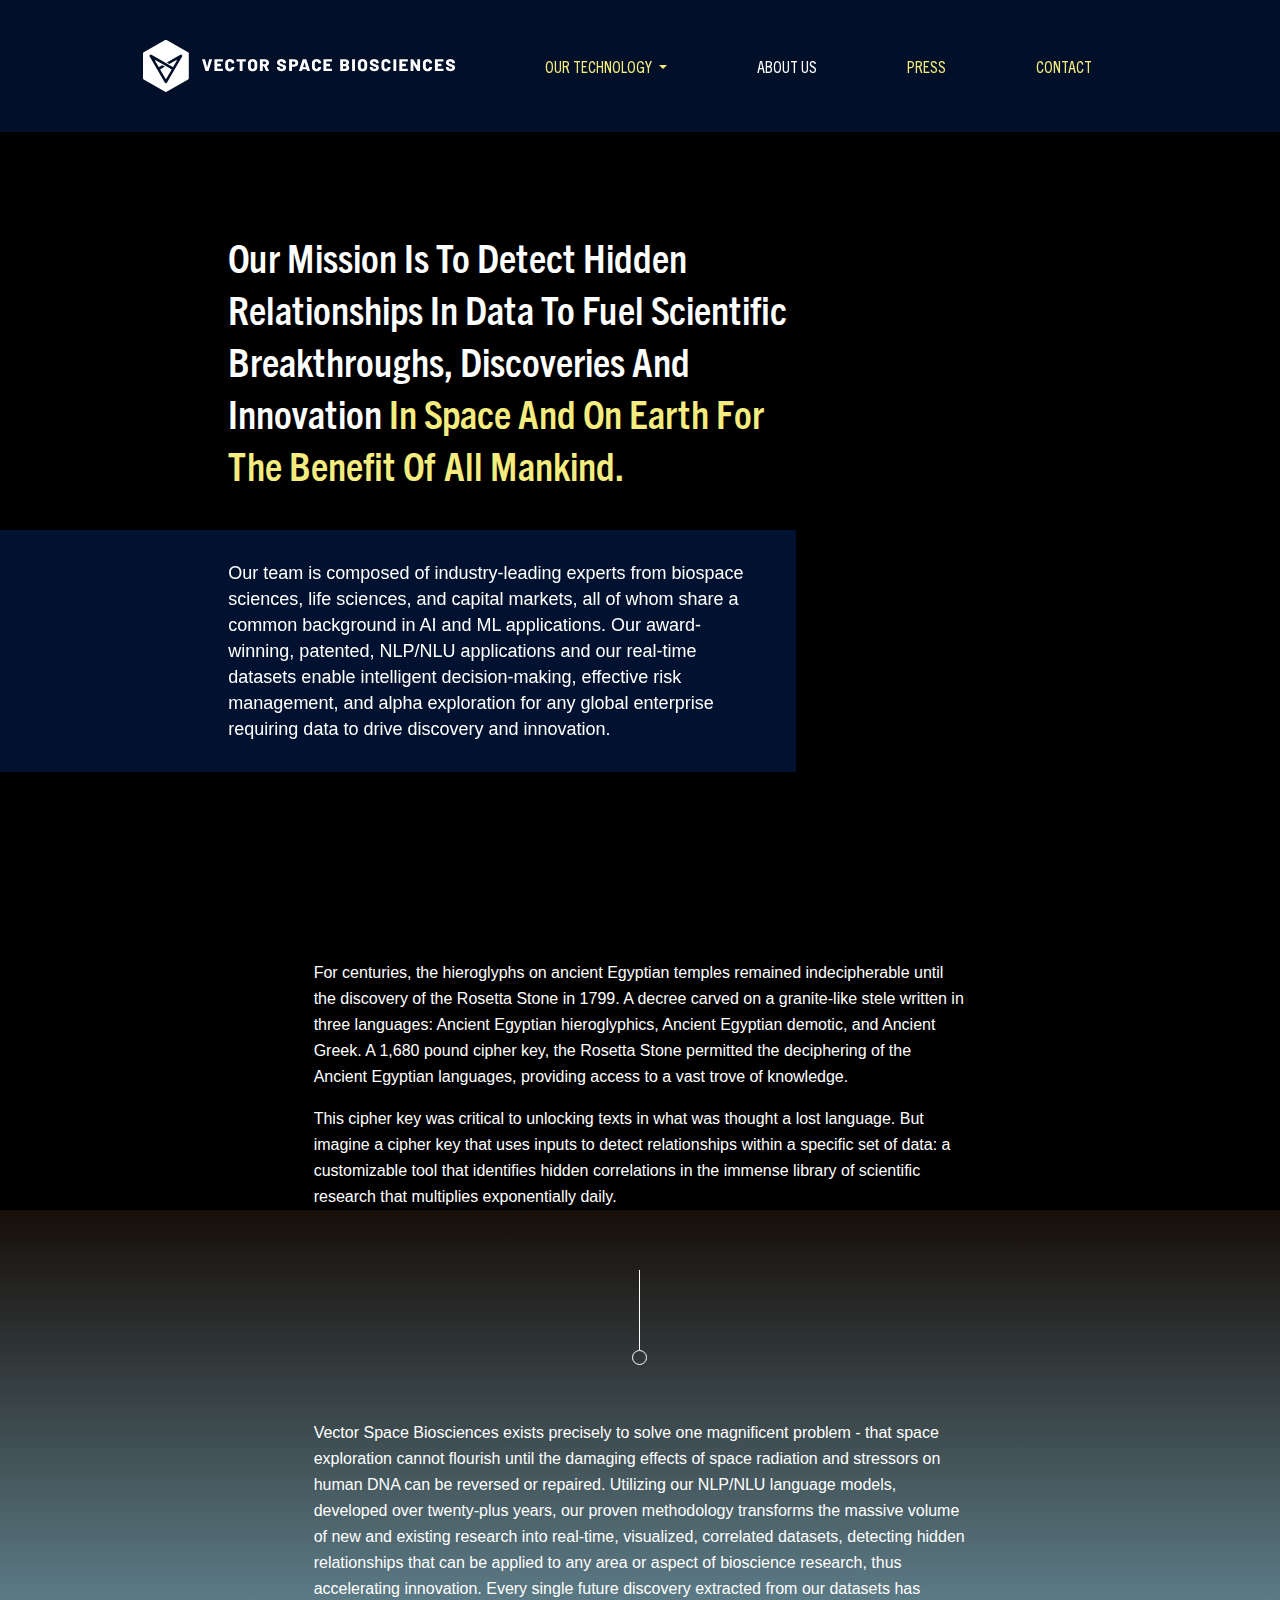
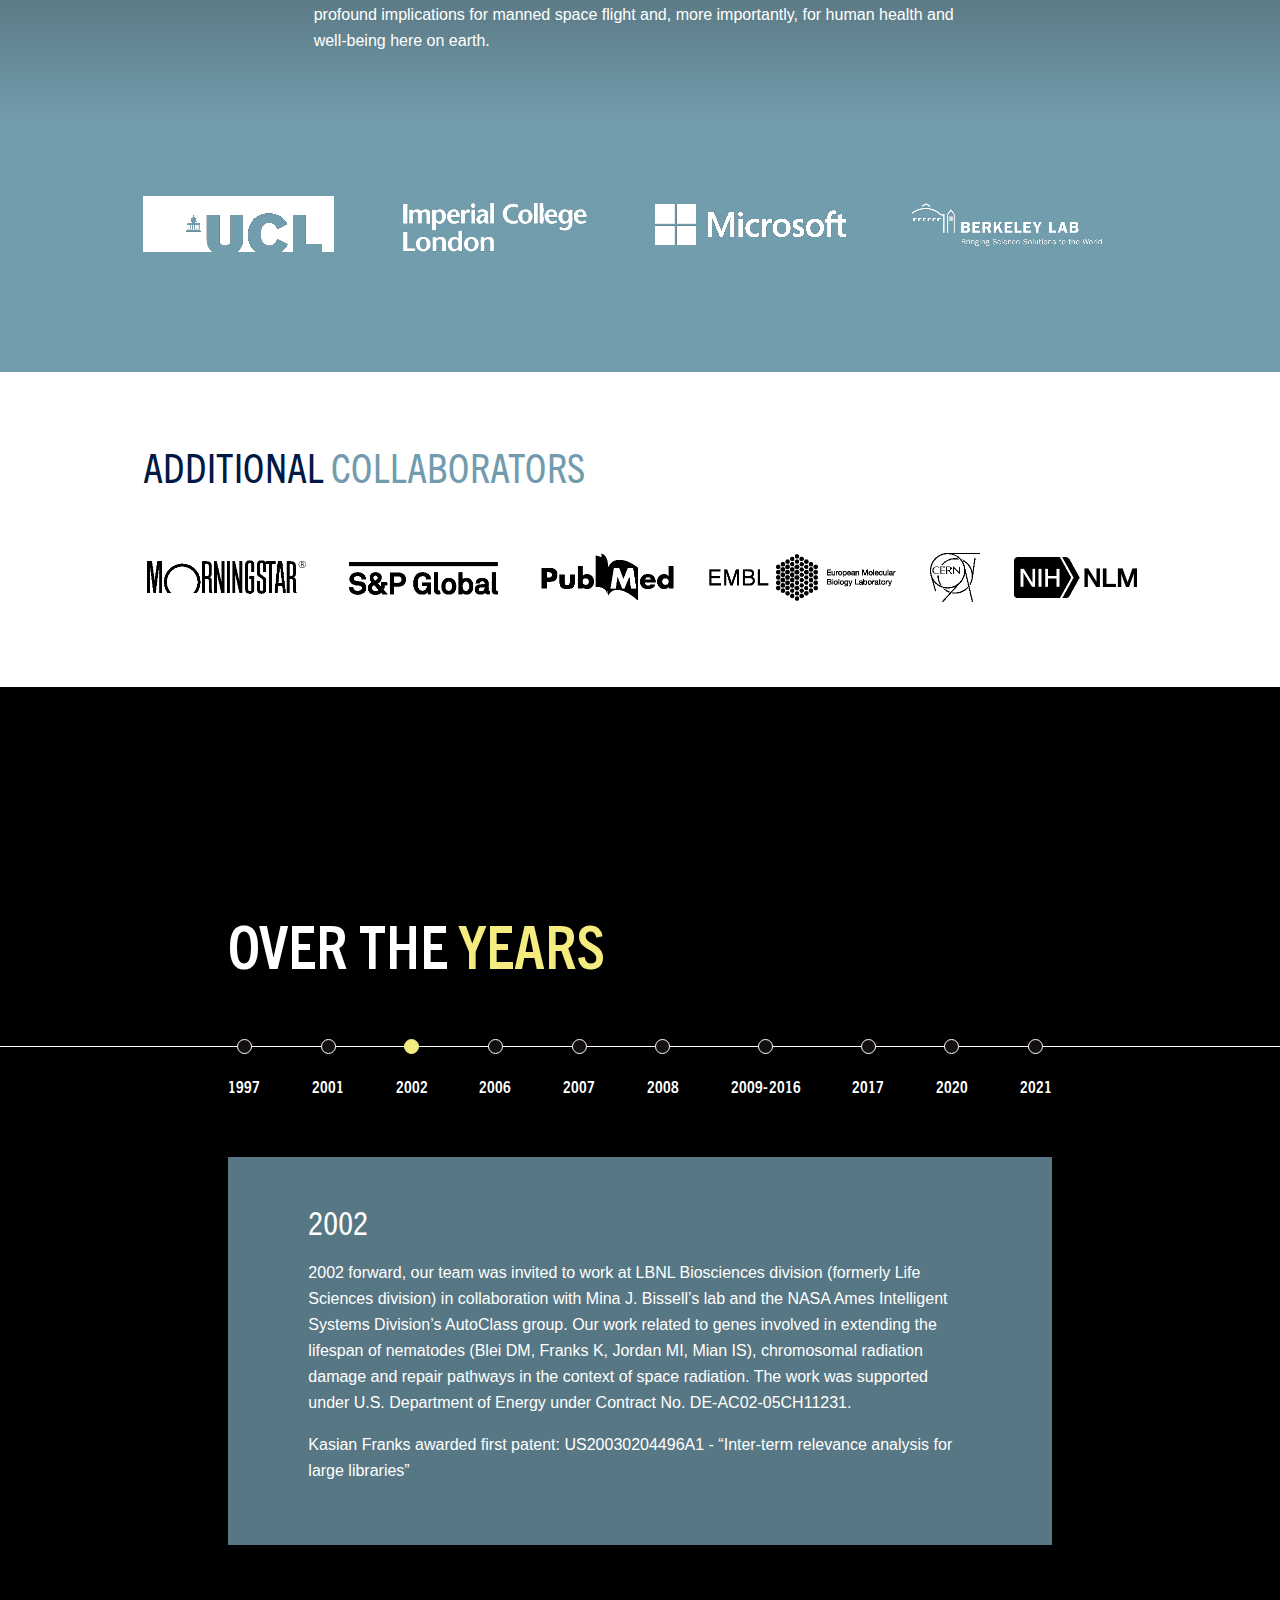
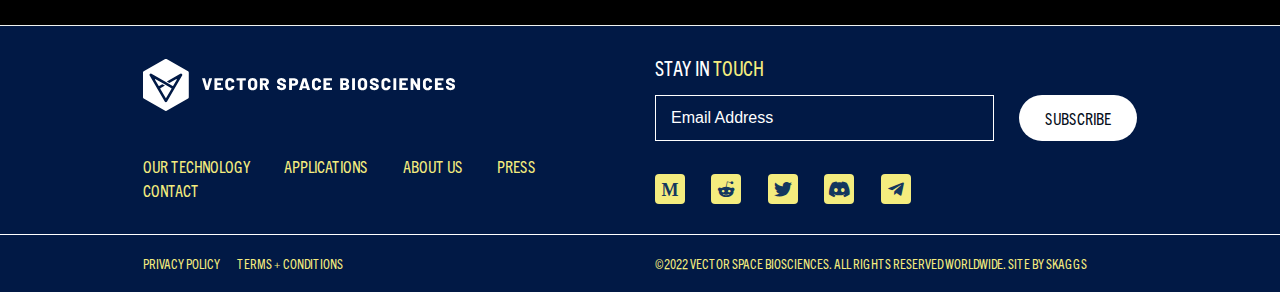
==== commit 4f1be7b9: "Change the home page slider" ====
--- a/about-us.html
+++ b/about-us.html
@@ -334,7 +334,7 @@
       </div>
     </div>
 
-    <footer class="section fp-auto-height">
+    <footer class="section">
       <div class="footer-top">
         <div class="container">
           <div class="row align-items-end">
--- a/css/style.css
+++ b/css/style.css
@@ -45,7 +45,9 @@
   }
 }
 
-img {
+img,
+video,
+iframe {
   max-width: 100%;
 }
 
@@ -485,7 +487,7 @@
 }
 
 .section {
-  padding: 250px 0 80px;
+  padding: 230px 0 80px;
   position: relative;
 }
 
@@ -580,78 +582,18 @@
   z-index: -1;
 }
 
-.banner-intro h1 {
-  color: #fff;
-  margin-bottom: 40px;
-  line-height: 52px;
-  font-family: "TradeGothicNextLTProBdCn";
-  text-transform: uppercase;
-}
-
-@media screen and (max-width: 576px) {
-  .banner-intro h1 {
-    font-size: 25px;
-    margin-bottom: 20px;
-    line-height: 42px;
-  }
-}
-
-.banner-intro h3 {
-  font-size: 40px;
-  color: #fff;
-}
-
-@media screen and (max-width: 991px) {
-  .banner-intro h3 {
-    font-size: 30px;
-  }
-}
-
-@media screen and (max-width: 767px) {
-  .banner-intro h3 {
-    font-size: 24px;
-  }
-}
-
-@media screen and (max-width: 480px) {
-  .banner-intro h3 {
-    font-size: 20px;
-  }
-}
-
-.banner-intro.dark-heading h2 {
-  color: #011945;
-}
-
-.banner-intro.dark-heading h3 {
-  color: #011945;
-}
-
-.banner-intro p {
-  color: #fff;
-}
-
-@media screen and (max-width: 767px) {
-  .main-page-slider .banner-intro {
-    padding-left: 15px;
-  }
-}
-
-.main-page-slider .slick-slide {
-  height: 100vh;
-  border: 0;
-}
-
-.main-page-slider .slick-slide .section {
-  height: 100vh;
-}
-
-.main-page-slider .slick-dots {
+.fp-dots {
   position: fixed;
   z-index: 100;
-  top: 130px;
+  top: 142px;
   left: 3%;
-  height: calc(100% - 130px);
+  -webkit-transform: none;
+  transform: none;
+  bottom: 0;
+}
+
+.fp-dots ul {
+  height: 100%;
   display: -webkit-box;
   display: -ms-flexbox;
   display: flex;
@@ -659,50 +601,47 @@
   -webkit-box-direction: normal;
       -ms-flex-direction: column;
           flex-direction: column;
-}
-
-@media screen and (max-width: 767px) {
-  .main-page-slider .slick-dots {
-    top: 84px;
-    height: calc(100% - 84px);
-  }
-}
-
-.main-page-slider .slick-dots li {
-  height: 100%;
+  position: relative;
+}
+
+.fp-dots ul li {
+  margin: 0;
+  height: 50%;
+  position: relative;
+}
+
+.fp-dots ul li::before {
+  content: "";
+  position: absolute;
+  left: 7px;
+  height: calc(50% - 15px);
+  width: 1px;
+  background-color: rgba(255, 255, 255, 0.5);
+  top: 100%;
+}
+
+.fp-dots ul li::after {
+  content: "";
+  position: absolute;
+  left: 7px;
+  height: 50%;
+  width: 1px;
+  background-color: rgba(255, 255, 255, 0.5);
+  bottom: 100%;
+}
+
+.fp-dots ul li a {
   display: -webkit-box;
   display: -ms-flexbox;
   display: flex;
   -webkit-box-align: center;
       -ms-flex-align: center;
           align-items: center;
+  height: 100%;
   position: relative;
-  z-index: 3;
-}
-
-.main-page-slider .slick-dots li::before, .main-page-slider .slick-dots li::after {
-  content: "";
-  position: absolute;
-  left: 50%;
-  -webkit-transform: translateX(-50%);
-          transform: translateX(-50%);
-  height: calc(50% - 8px);
-  width: 1px;
-  background-color: rgba(255, 255, 255, 0.5);
-  z-index: 2;
-}
-
-.main-page-slider .slick-dots li::before {
-  top: 0;
-}
-
-.main-page-slider .slick-dots li::after {
-  bottom: 0;
-}
-
-.main-page-slider .slick-dots li button {
-  position: relative;
-  z-index: 3;
+}
+
+.fp-dots ul li a span {
   border-radius: 100%;
   width: 15px;
   height: 15px;
@@ -710,41 +649,66 @@
   border: 1px solid #fff;
   left: 0;
   margin: 0;
-  font-size: 0;
-}
-
-.main-page-slider .slick-dots li button:focus {
-  outline: none;
-}
-
-.main-page-slider .slick-dots li:first-child.slick-active button {
+  -webkit-transform: translateY(-50%);
+  transform: translateY(-50%);
+}
+
+.fp-dots ul li a.active span {
+  width: 15px;
+  height: 15px;
+  margin: 0;
+}
+
+.fp-dots ul li:first-child a:before {
+  content: "";
+  position: absolute;
+  left: 7px;
+  height: calc(50% - 15px);
+  width: 1px;
+  background-color: rgba(255, 255, 255, 0.5);
+  top: 0;
+}
+
+.fp-dots ul li:last-child a:before {
+  content: "";
+  position: absolute;
+  left: 7px;
+  height: 50%;
+  width: 1px;
+  background-color: rgba(255, 255, 255, 0.5);
+  bottom: 0;
+}
+
+.fp-dots ul li.yellow-dot span {
   border-color: #f4ec7e;
+}
+
+.fp-dots ul li.yellow-dot.active span {
   background-color: #f4ec7e;
 }
 
-.main-page-slider .slick-dots li:nth-child(2).slick-active button {
+.fp-dots ul li.red-dot span {
   border-color: #e57d54;
+}
+
+.fp-dots ul li.red-dot.active span {
   background-color: #e57d54;
 }
 
-.main-page-slider .slick-dots li:nth-child(3).slick-active button {
+.fp-dots ul li.blue-dot span {
   border-color: #729dad;
+}
+
+.fp-dots ul li.blue-dot.active span {
   background-color: #729dad;
 }
 
-.main-page-slider .slick-dots li:nth-child(4).slick-active button {
-  border-color: #f4ec7e;
-  background-color: #f4ec7e;
-}
-
-.main-page-slider .slick-dots li:nth-child(5).slick-active button {
+.fp-dots ul li.purple-dot span {
   border-color: #4b00d9;
+}
+
+.fp-dots ul li.purple-dot.active span {
   background-color: #4b00d9;
-}
-
-.main-page-slider .slick-dots li:last-child.slick-active button {
-  border-color: #729dad;
-  background-color: #729dad;
 }
 
 .scroll-down {
@@ -806,6 +770,134 @@
 
 .scroll-down .scroll-wrap.text-orange.text-blue span:before {
   background-color: #729bad;
+}
+
+.banner-intro h1 {
+  color: #fff;
+  margin-bottom: 40px;
+  line-height: 52px;
+  font-family: "TradeGothicNextLTProBdCn";
+  text-transform: uppercase;
+}
+
+@media screen and (max-width: 576px) {
+  .banner-intro h1 {
+    font-size: 25px;
+    margin-bottom: 20px;
+    line-height: 42px;
+  }
+}
+
+.banner-intro h3 {
+  font-size: 40px;
+  color: #fff;
+}
+
+@media screen and (max-width: 991px) {
+  .banner-intro h3 {
+    font-size: 30px;
+  }
+}
+
+@media screen and (max-width: 767px) {
+  .banner-intro h3 {
+    font-size: 24px;
+  }
+}
+
+@media screen and (max-width: 480px) {
+  .banner-intro h3 {
+    font-size: 20px;
+  }
+}
+
+.banner-intro.dark-heading h2 {
+  color: #011945;
+}
+
+.banner-intro.dark-heading h3 {
+  color: #011945;
+}
+
+.banner-intro p {
+  color: #fff;
+}
+
+#fullpage {
+  background-color: #14375e;
+}
+
+#fullpage .section {
+  background-position: bottom !important;
+}
+
+#fullpage .section video {
+  opacity: 0.8;
+}
+
+.scroll-down {
+  position: absolute;
+  bottom: 10%;
+  left: 0;
+  right: 0;
+  text-transform: uppercase;
+  font-family: "TradeGothicNextLTProBdCn";
+}
+
+.scroll-down .scroll-wrap {
+  display: inline-block;
+  position: relative;
+}
+
+.scroll-down .scroll-wrap span {
+  height: 40px;
+  width: 1px;
+  background-color: #fff;
+  display: inline-block;
+  position: absolute;
+  left: 0;
+  right: 0;
+  margin: 5px auto 0;
+  top: 100%;
+}
+
+.scroll-down .scroll-wrap span:before {
+  content: "";
+  width: 12px;
+  height: 12px;
+  border-radius: 100%;
+  position: absolute;
+  top: 100%;
+  left: -5px;
+  right: 0;
+}
+
+.scroll-down .scroll-wrap a.text-yellow span {
+  background-color: #f4ec7e;
+}
+
+.scroll-down .scroll-wrap a.text-yellow span:before {
+  background-color: #f4ec7e;
+}
+
+.scroll-down .scroll-wrap.text-orange span {
+  background-color: #e57d55;
+}
+
+.scroll-down .scroll-wrap.text-orange span:before {
+  background-color: #e57d55;
+}
+
+.scroll-down .scroll-wrap.text-orange.text-blue span {
+  background-color: #729bad;
+}
+
+.scroll-down .scroll-wrap.text-orange.text-blue span:before {
+  background-color: #729bad;
+}
+
+.home-technology-section {
+  max-width: 1024px;
 }
 
 .technology-wrap {
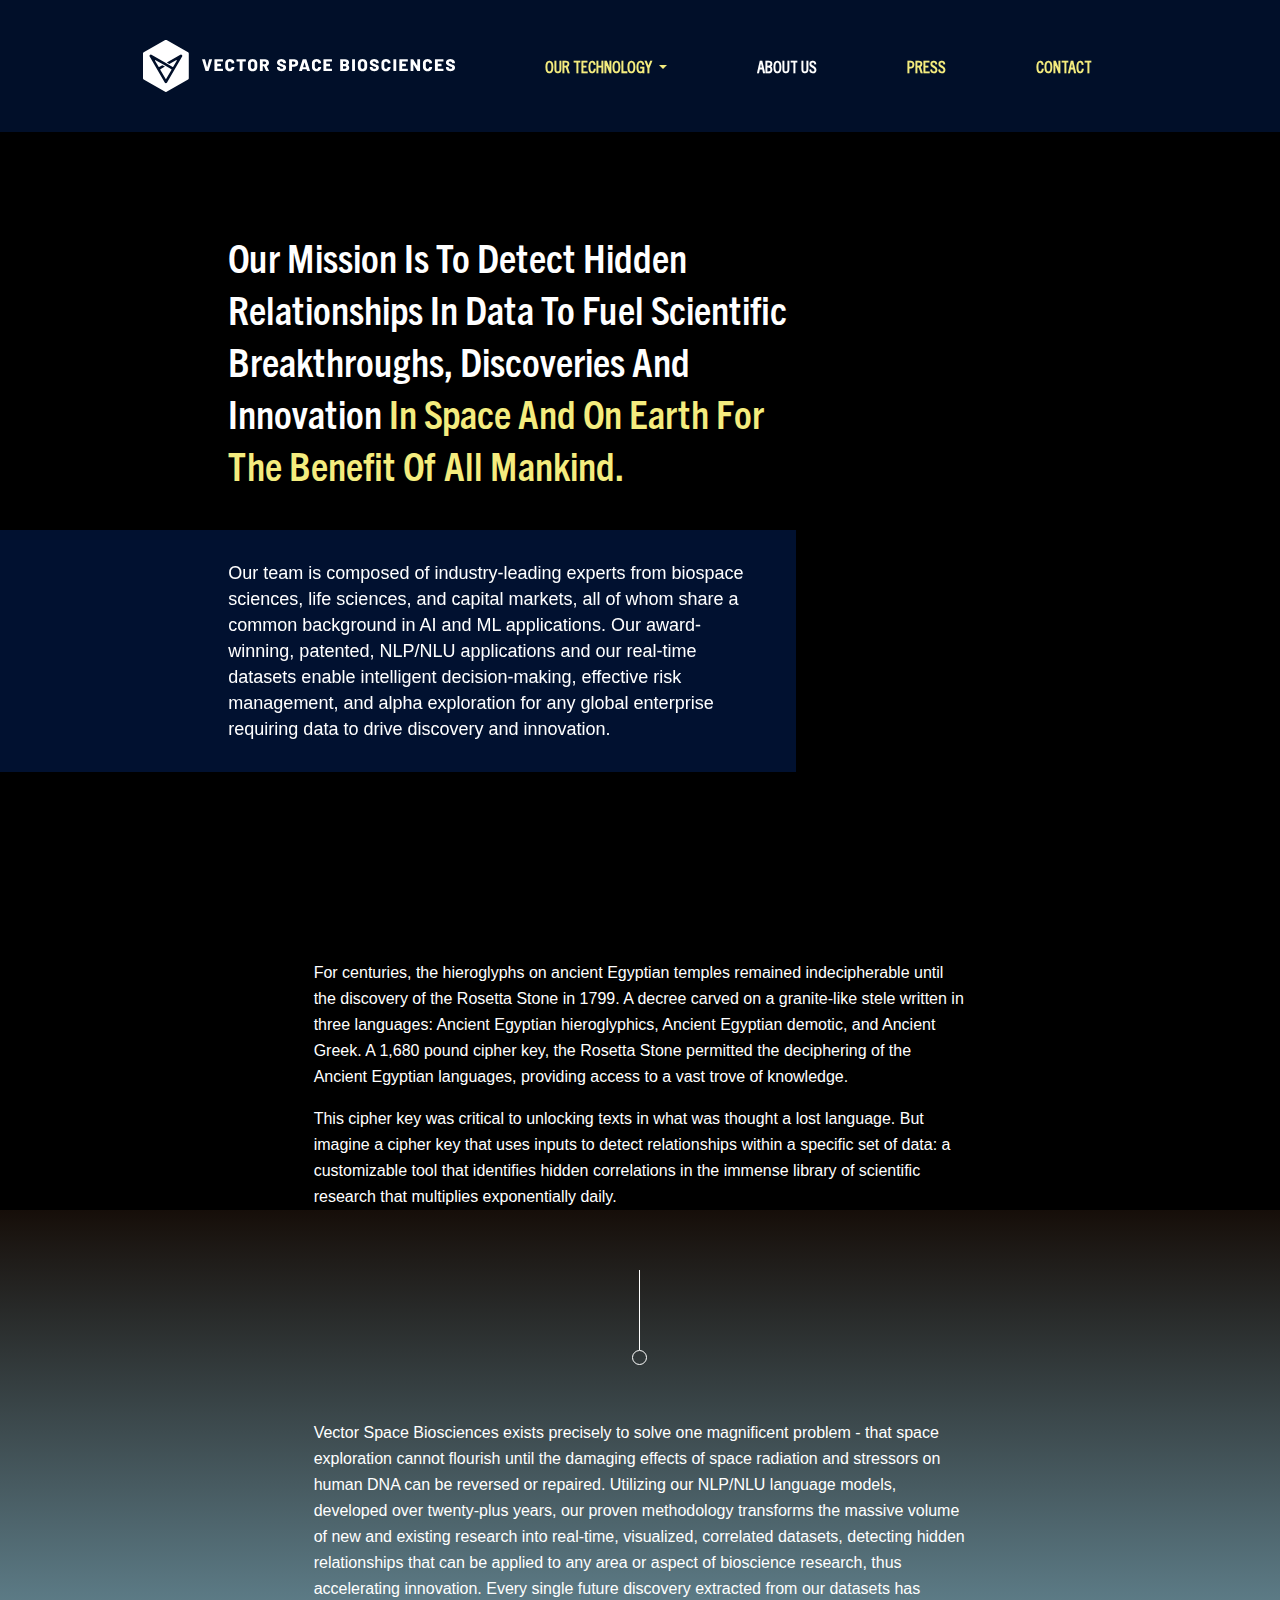
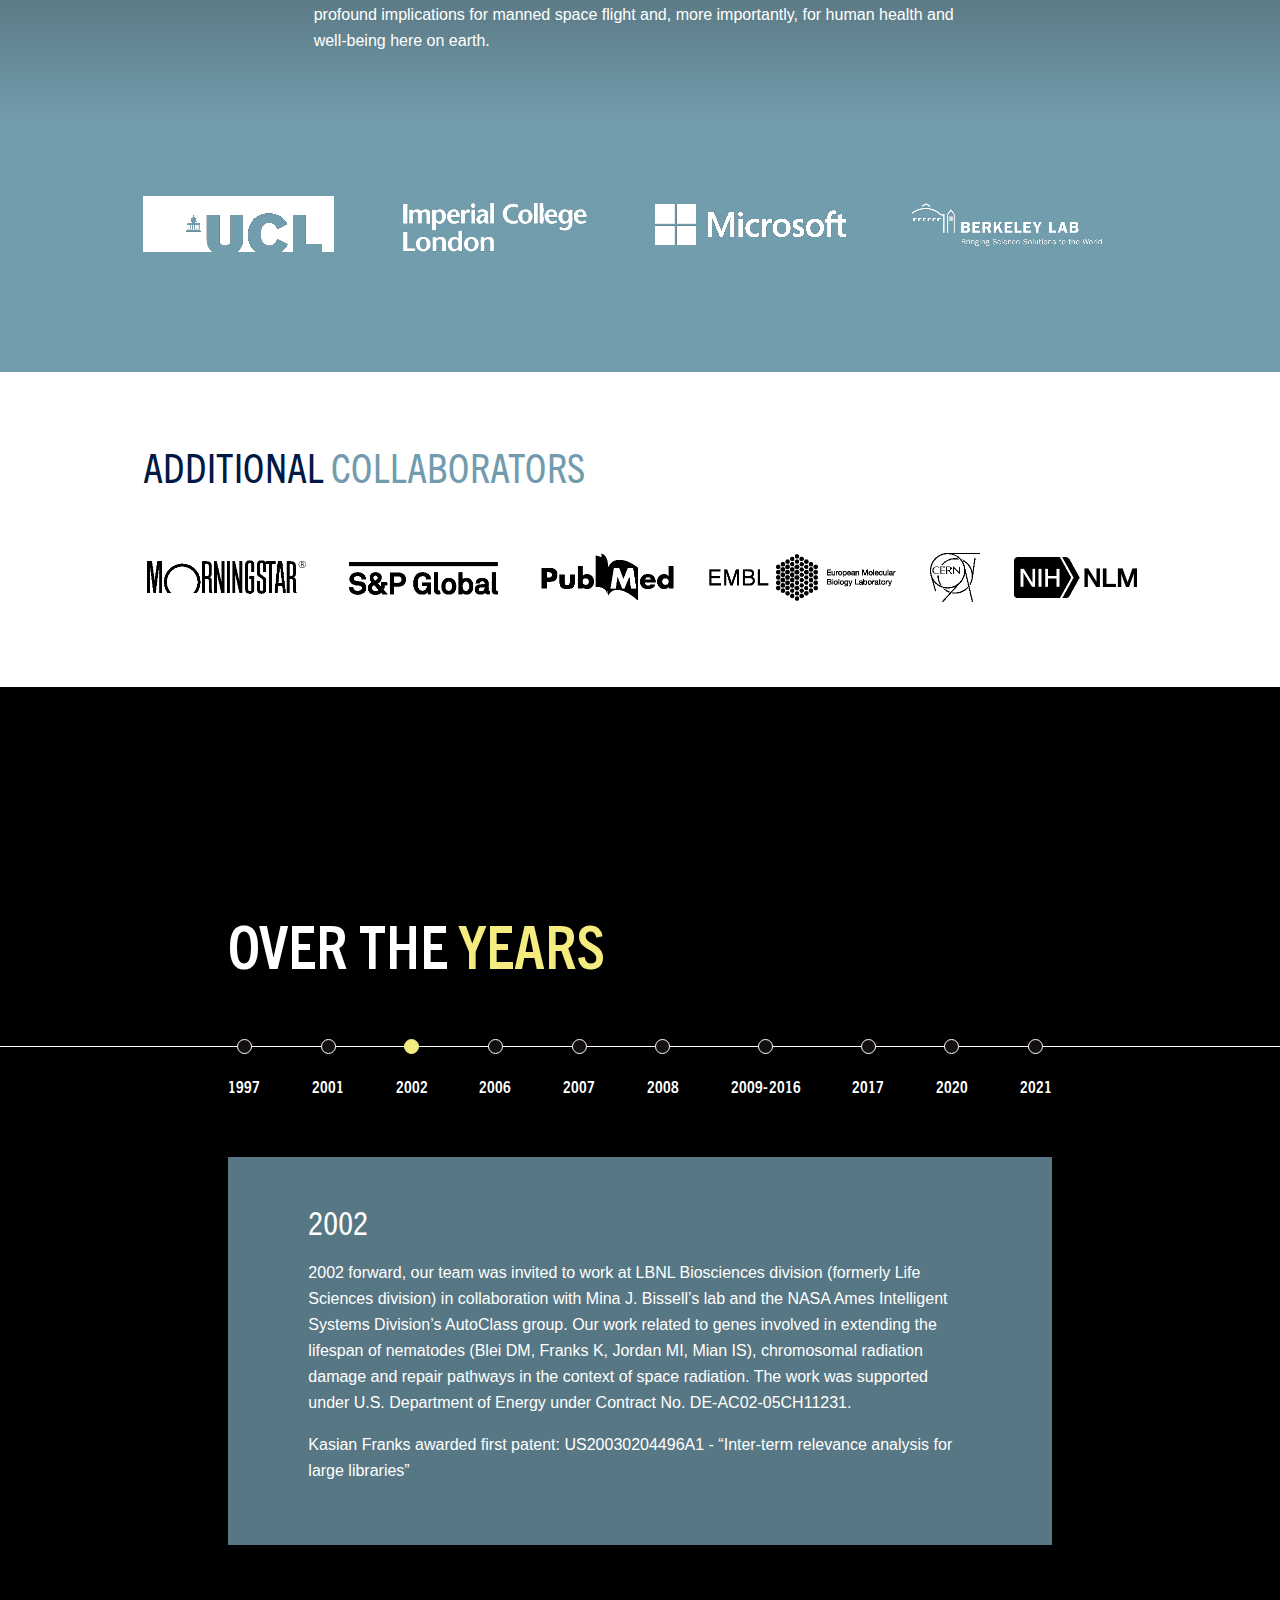
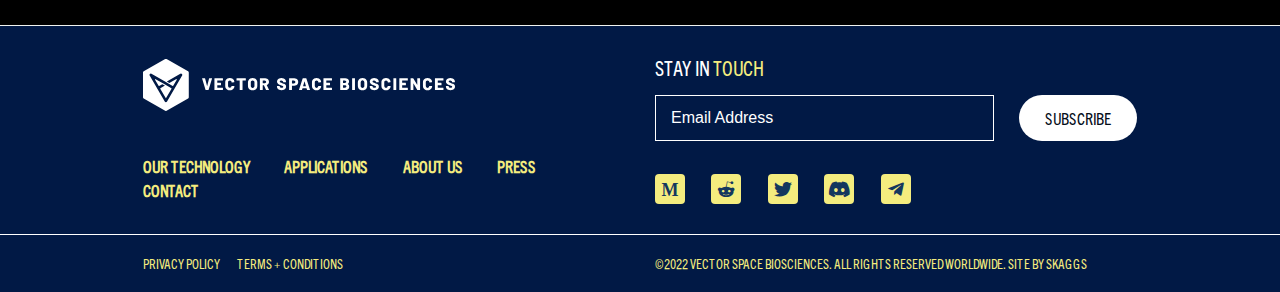
==== commit 283e07b1: "Add active class bu using url and landing page ui slider dots changed in responsive" ====
--- a/about-us.html
+++ b/about-us.html
@@ -21,7 +21,7 @@
             <img src="images/logo.svg" alt="Logo" />
           </a>
           <button
-            class="navbar-toggler"
+            class="sidebar-toggle"
             type="button"
             data-toggle="collapse"
             data-target="#headerMenu"
@@ -29,7 +29,9 @@
             aria-expanded="false"
             aria-label="Toggle navigation"
           >
-            <span class="navbar-toggler-icon"></span>
+            <span></span>
+            <span></span>
+            <span></span>
           </button>
 
           <div class="collapse navbar-collapse" id="headerMenu">
@@ -52,7 +54,7 @@
                 </div>
               </li>
               <li class="nav-item">
-                <a class="nav-link active" href="about-us.html">About us</a>
+                <a class="nav-link" href="about-us.html">About us</a>
               </li>
               <li class="nav-item">
                 <a class="nav-link" href="press.html">Press</a>
--- a/css/fonts.css
+++ b/css/fonts.css
@@ -8,7 +8,7 @@
 @font-face {
     font-family: 'Trade Gothic Next LT Pro Cn';
     src: url('../fonts/TradeGothicNextLTProCn.ttf');
-    font-weight: bold;
+    font-weight: normal;
     font-style: normal;
 }
 
--- a/css/style.css
+++ b/css/style.css
@@ -1,3 +1,4 @@
+@charset "UTF-8";
 * {
   margin: 0;
   padding: 0;
@@ -15,6 +16,13 @@
   -webkit-box-sizing: border-box;
           box-sizing: border-box;
   font-family: "Montserrat", sans-serif;
+}
+
+body.background-blur > *:not(header) {
+  -webkit-transition: all 0.2s ease-in-out;
+  transition: all 0.2s ease-in-out;
+  -webkit-filter: blur(6px);
+          filter: blur(6px);
 }
 
 h1,
@@ -203,6 +211,12 @@
 }
 
 @media screen and (max-width: 767px) {
+  header .navbar .container {
+    max-width: 100%;
+  }
+}
+
+@media screen and (max-width: 767px) {
   header .navbar {
     padding: 15px;
     border-bottom: 0.5px solid #f0f3ef;
@@ -234,8 +248,25 @@
   text-transform: uppercase;
 }
 
-header .navbar .navbar-toggler .navbar-toggler-icon {
-  background-image: url(../images/menu.svg);
+@media screen and (max-width: 767px) {
+  header .navbar .navbar-collapse {
+    position: fixed;
+    top: 70px;
+    background: rgba(1, 25, 69, 0.9) 0% 0% no-repeat padding-box;
+    width: 100%;
+    right: 0;
+    -webkit-transform: translateX(100%);
+            transform: translateX(100%);
+    bottom: 0;
+    padding: 0 15px;
+    height: calc(100vh - 70px) !important;
+    -webkit-transition: all 0.2s ease-in-out;
+    transition: all 0.2s ease-in-out;
+  }
+  header .navbar .navbar-collapse.show {
+    -webkit-transform: translateX(0%);
+            transform: translateX(0%);
+  }
 }
 
 @media screen and (max-width: 767px) {
@@ -255,7 +286,7 @@
 
 @media screen and (max-width: 1024px) {
   header .navbar .navbar-nav li a.nav-link {
-    padding: 10px 22px;
+    padding: 10px 15px;
   }
 }
 
@@ -269,20 +300,98 @@
   color: #fff;
 }
 
-header .navbar .navbar-nav li .dropdown-item {
+header .navbar .navbar-nav li.dropdown.show .dropdown-toggle::after {
+  -webkit-transform: rotate(180deg);
+          transform: rotate(180deg);
+}
+
+@media screen and (max-width: 768px) {
+  header .navbar .navbar-nav li .dropdown-menu {
+    background: transparent;
+    padding-top: 0;
+    margin-top: 0;
+    border: 0;
+  }
+}
+
+header .navbar .navbar-nav li .dropdown-menu .dropdown-item {
   font-size: 18px;
   padding: 6px 20px;
-  color: #011945;
   font-family: Trade Gothic Next LT Pro Cn;
-}
-
-header .navbar .navbar-nav li .dropdown-item:hover, header .navbar .navbar-nav li .dropdown-item.active, header .navbar .navbar-nav li .dropdown-item:focus {
-  background: rgba(1, 25, 69, 0.6) 0% 0% no-repeat padding-box;
-  color: #fff;
-}
-
-header .navbar .navbar-nav li .dropdown-item:focus-visible {
-  outline: none;
+  color: #f4ec7e;
+}
+
+header .navbar .navbar-nav li .dropdown-menu .dropdown-item.active {
+  background-color: transparent;
+  color: #fff;
+}
+
+@media screen and (min-width: 768px) {
+  header .navbar .navbar-nav li .dropdown-menu .dropdown-item {
+    color: #011945;
+  }
+  header .navbar .navbar-nav li .dropdown-menu .dropdown-item:hover, header .navbar .navbar-nav li .dropdown-menu .dropdown-item.active, header .navbar .navbar-nav li .dropdown-menu .dropdown-item:focus {
+    background: rgba(1, 25, 69, 0.6) 0% 0% no-repeat padding-box;
+    color: #fff;
+  }
+  header .navbar .navbar-nav li .dropdown-menu .dropdown-item:focus-visible {
+    outline: none;
+  }
+}
+
+header .navbar .sidebar-toggle {
+  background: transparent;
+  border: 1px solid #fff;
+  padding: 7px;
+  width: 40px;
+  height: 40px;
+  display: none;
+}
+
+@media (max-width: 767px) {
+  header .navbar .sidebar-toggle {
+    display: block;
+  }
+}
+
+header .navbar .sidebar-toggle span {
+  display: block;
+  width: 25px;
+  height: 2px;
+  margin-bottom: 6px;
+  position: relative;
+  background: #fff;
+  border-radius: 3px;
+  z-index: 1;
+  -webkit-transform-origin: 4px 0px;
+          transform-origin: 4px 0px;
+  -webkit-transition: background 0.5s cubic-bezier(0.77, 0.2, 0.05, 1), opacity 0.55s ease, -webkit-transform 0.5s cubic-bezier(0.77, 0.2, 0.05, 1);
+  transition: background 0.5s cubic-bezier(0.77, 0.2, 0.05, 1), opacity 0.55s ease, -webkit-transform 0.5s cubic-bezier(0.77, 0.2, 0.05, 1);
+  transition: transform 0.5s cubic-bezier(0.77, 0.2, 0.05, 1), background 0.5s cubic-bezier(0.77, 0.2, 0.05, 1), opacity 0.55s ease;
+  transition: transform 0.5s cubic-bezier(0.77, 0.2, 0.05, 1), background 0.5s cubic-bezier(0.77, 0.2, 0.05, 1), opacity 0.55s ease, -webkit-transform 0.5s cubic-bezier(0.77, 0.2, 0.05, 1);
+}
+
+header .navbar .sidebar-toggle span:last-child {
+  margin: 0;
+}
+
+header .navbar .sidebar-toggle.open span {
+  opacity: 1;
+  -webkit-transform: rotate(45deg) translate(6px, 0px);
+          transform: rotate(45deg) translate(6px, 0px);
+  background: #fff;
+  width: 21px;
+}
+
+header .navbar .sidebar-toggle.open span:last-child {
+  -webkit-transform: rotate(-45deg) translate(4px, 1px);
+          transform: rotate(-45deg) translate(4px, 1px);
+}
+
+header .navbar .sidebar-toggle.open span:nth-child(2) {
+  opacity: 0;
+  -webkit-transform: rotate(0deg) scale(0.2, 0.2);
+          transform: rotate(0deg) scale(0.2, 0.2);
 }
 
 footer {
@@ -291,6 +400,16 @@
   border-top: 0.5px solid #f0f3ef;
   -webkit-backdrop-filter: blur(6px);
           backdrop-filter: blur(6px);
+}
+
+@media screen and (max-width: 767px) {
+  footer .container {
+    max-width: 100%;
+  }
+}
+
+footer.section {
+  padding: 0 !important;
 }
 
 footer .footer-top {
@@ -547,22 +666,20 @@
   }
 }
 
-footer.section {
-  padding: 0 !important;
-}
-
-.fullpage-wrapper .fp-section {
-  display: -webkit-box;
-  display: -ms-flexbox;
-  display: flex;
-  -webkit-box-orient: vertical;
-  -webkit-box-direction: normal;
-      -ms-flex-direction: column;
-          flex-direction: column;
-  -webkit-box-pack: center;
-      -ms-flex-pack: center;
-          justify-content: center;
-  padding: 150px 0 80px;
+@media screen and (min-width: 768px) {
+  .fullpage-wrapper .fp-section {
+    display: -webkit-box;
+    display: -ms-flexbox;
+    display: flex;
+    -webkit-box-orient: vertical;
+    -webkit-box-direction: normal;
+        -ms-flex-direction: column;
+            flex-direction: column;
+    -webkit-box-pack: center;
+        -ms-flex-pack: center;
+            justify-content: center;
+    padding: 150px 0 80px;
+  }
 }
 
 .bg-video {
@@ -585,49 +702,78 @@
 .fp-dots {
   position: fixed;
   z-index: 100;
-  top: 142px;
+  top: 132px;
   left: 3%;
   -webkit-transform: none;
   transform: none;
   bottom: 0;
+  -webkit-transition: all 0.2s ease-in-out;
+  transition: all 0.2s ease-in-out;
+}
+
+.fp-dots.fp-dots-overwrap {
+  bottom: calc(0px - -265px);
+}
+
+@media screen and (max-width: 676px) {
+  .fp-dots.fp-dots-overwrap {
+    display: none;
+  }
+}
+
+@media screen and (max-width: 767px) {
+  .fp-dots {
+    top: auto;
+    bottom: 3%;
+  }
 }
 
 .fp-dots ul {
   height: 100%;
-  display: -webkit-box;
-  display: -ms-flexbox;
-  display: flex;
-  -webkit-box-orient: vertical;
-  -webkit-box-direction: normal;
-      -ms-flex-direction: column;
-          flex-direction: column;
   position: relative;
 }
 
+@media screen and (min-width: 768px) {
+  .fp-dots ul {
+    display: -webkit-box;
+    display: -ms-flexbox;
+    display: flex;
+    -webkit-box-orient: vertical;
+    -webkit-box-direction: normal;
+        -ms-flex-direction: column;
+            flex-direction: column;
+  }
+}
+
 .fp-dots ul li {
-  margin: 0;
-  height: 50%;
+  margin-top: 15px;
   position: relative;
 }
 
+@media screen and (min-width: 768px) {
+  .fp-dots ul li {
+    height: 100%;
+    margin: 0;
+  }
+}
+
+@media screen and (min-width: 768px) {
+  .fp-dots ul li::before, .fp-dots ul li::after {
+    content: "";
+    position: absolute;
+    left: 7px;
+    height: calc(50% - 6px);
+    width: 1px;
+    background-color: rgba(255, 255, 255, 0.5);
+  }
+}
+
 .fp-dots ul li::before {
-  content: "";
-  position: absolute;
-  left: 7px;
-  height: calc(50% - 15px);
-  width: 1px;
-  background-color: rgba(255, 255, 255, 0.5);
-  top: 100%;
+  top: 0;
 }
 
 .fp-dots ul li::after {
-  content: "";
-  position: absolute;
-  left: 7px;
-  height: 50%;
-  width: 1px;
-  background-color: rgba(255, 255, 255, 0.5);
-  bottom: 100%;
+  bottom: 0;
 }
 
 .fp-dots ul li a {
@@ -647,68 +793,108 @@
   height: 15px;
   background-color: transparent;
   border: 1px solid #fff;
-  left: 0;
   margin: 0;
-  -webkit-transform: translateY(-50%);
-  transform: translateY(-50%);
-}
-
-.fp-dots ul li a.active span {
-  width: 15px;
-  height: 15px;
-  margin: 0;
-}
-
-.fp-dots ul li:first-child a:before {
-  content: "";
-  position: absolute;
-  left: 7px;
-  height: calc(50% - 15px);
-  width: 1px;
-  background-color: rgba(255, 255, 255, 0.5);
-  top: 0;
-}
-
-.fp-dots ul li:last-child a:before {
-  content: "";
-  position: absolute;
-  left: 7px;
-  height: 50%;
-  width: 1px;
-  background-color: rgba(255, 255, 255, 0.5);
-  bottom: 0;
-}
-
-.fp-dots ul li.yellow-dot span {
+}
+
+.fp-dots ul li.yellow-dot.active span {
   border-color: #f4ec7e;
-}
-
-.fp-dots ul li.yellow-dot.active span {
   background-color: #f4ec7e;
 }
 
-.fp-dots ul li.red-dot span {
+.fp-dots ul li.red-dot.active span {
   border-color: #e57d54;
-}
-
-.fp-dots ul li.red-dot.active span {
   background-color: #e57d54;
 }
 
-.fp-dots ul li.blue-dot span {
-  border-color: #729dad;
-}
-
 .fp-dots ul li.blue-dot.active span {
+  border-color: #729bad;
   background-color: #729dad;
 }
 
-.fp-dots ul li.purple-dot span {
+.fp-dots ul li.purple-dot.active span {
   border-color: #4b00d9;
-}
-
-.fp-dots ul li.purple-dot.active span {
   background-color: #4b00d9;
+}
+
+.banner-intro h1 {
+  color: #fff;
+  margin-bottom: 40px;
+  line-height: 52px;
+  font-family: "TradeGothicNextLTProBdCn";
+  text-transform: uppercase;
+}
+
+@media screen and (max-width: 576px) {
+  .banner-intro h1 {
+    font-size: 25px;
+    margin-bottom: 20px;
+    line-height: 42px;
+  }
+}
+
+.banner-intro h3 {
+  font-size: 40px;
+  color: #fff;
+}
+
+@media screen and (max-width: 991px) {
+  .banner-intro h3 {
+    font-size: 30px;
+  }
+}
+
+@media screen and (max-width: 767px) {
+  .banner-intro h3 {
+    font-size: 24px;
+  }
+}
+
+@media screen and (max-width: 480px) {
+  .banner-intro h3 {
+    font-size: 20px;
+  }
+}
+
+.banner-intro.dark-heading h2 {
+  color: #011945;
+}
+
+.banner-intro.dark-heading h3 {
+  color: #011945;
+}
+
+.banner-intro p {
+  color: #fff;
+}
+
+#fullpage .section:not(footer) {
+  background-color: #14375e;
+  background-position: bottom !important;
+  -webkit-transition: 0.5s ease-in-out;
+  transition: 0.5s ease-in-out;
+}
+
+@media screen and (max-width: 768px) {
+  #fullpage .section:not(footer) {
+    display: block;
+  }
+}
+
+#fullpage .section:not(footer) .bg-video {
+  background-color: #14375e;
+  opacity: 0;
+  visibility: hidden;
+  -webkit-transition: all 0.3s ease-in-out;
+  transition: all 0.3s ease-in-out;
+}
+
+#fullpage .section:not(footer).fp-completely {
+  background-color: transparent;
+}
+
+#fullpage .section:not(footer).fp-completely .bg-video {
+  opacity: 0.8;
+  visibility: visible;
 }
 
 .scroll-down {
@@ -718,6 +904,12 @@
   right: 0;
   text-transform: uppercase;
   font-family: "TradeGothicNextLTProBdCn";
+}
+
+@media screen and (max-width: 767px) {
+  .scroll-down {
+    left: auto;
+  }
 }
 
 .scroll-down .scroll-wrap {
@@ -772,132 +964,90 @@
   background-color: #729bad;
 }
 
-.banner-intro h1 {
-  color: #fff;
-  margin-bottom: 40px;
-  line-height: 52px;
-  font-family: "TradeGothicNextLTProBdCn";
-  text-transform: uppercase;
-}
-
-@media screen and (max-width: 576px) {
-  .banner-intro h1 {
-    font-size: 25px;
-    margin-bottom: 20px;
-    line-height: 42px;
-  }
-}
-
-.banner-intro h3 {
-  font-size: 40px;
-  color: #fff;
-}
-
-@media screen and (max-width: 991px) {
-  .banner-intro h3 {
-    font-size: 30px;
-  }
-}
-
-@media screen and (max-width: 767px) {
-  .banner-intro h3 {
-    font-size: 24px;
-  }
-}
-
-@media screen and (max-width: 480px) {
-  .banner-intro h3 {
+.quotes-box-wrapper {
+  margin-top: 100px;
+  max-width: 481px;
+  padding: 0 15px;
+  margin-left: auto;
+}
+
+@media screen and (max-width: 576px) {
+  .quotes-box-wrapper {
+    margin-top: 20px;
+  }
+}
+
+.quotes-box-wrapper p {
+  font-family: "Trade Gothic Next LT Pro Cn";
+  font-size: 28px;
+  color: #fff;
+  color: #fff;
+  display: inline;
+  position: relative;
+  line-height: 36px;
+}
+
+@media screen and (max-width: 576px) {
+  .quotes-box-wrapper p {
     font-size: 20px;
-  }
-}
-
-.banner-intro.dark-heading h2 {
-  color: #011945;
-}
-
-.banner-intro.dark-heading h3 {
-  color: #011945;
-}
-
-.banner-intro p {
-  color: #fff;
-}
-
-#fullpage {
-  background-color: #14375e;
-}
-
-#fullpage .section {
-  background-position: bottom !important;
-}
-
-#fullpage .section video {
-  opacity: 0.8;
-}
-
-.scroll-down {
+    line-height: 26px;
+  }
+}
+
+.quotes-box-wrapper p::before {
+  content: "“";
   position: absolute;
-  bottom: 10%;
-  left: 0;
-  right: 0;
-  text-transform: uppercase;
-  font-family: "TradeGothicNextLTProBdCn";
-}
-
-.scroll-down .scroll-wrap {
+  left: -40px;
+  font-size: 70px;
+  color: #e4dd86;
+}
+
+@media screen and (max-width: 576px) {
+  .quotes-box-wrapper p::before {
+    font-size: 50px;
+    left: -25px;
+  }
+}
+
+.quotes-box-wrapper p::after {
+  content: "”";
+  font-size: 70px;
+  color: #e4dd86;
+  line-height: 0;
+  bottom: 0;
+  vertical-align: bottom;
+  margin-bottom: -10px;
   display: inline-block;
-  position: relative;
-}
-
-.scroll-down .scroll-wrap span {
-  height: 40px;
-  width: 1px;
-  background-color: #fff;
-  display: inline-block;
-  position: absolute;
-  left: 0;
-  right: 0;
-  margin: 5px auto 0;
-  top: 100%;
-}
-
-.scroll-down .scroll-wrap span:before {
-  content: "";
-  width: 12px;
-  height: 12px;
-  border-radius: 100%;
-  position: absolute;
-  top: 100%;
-  left: -5px;
-  right: 0;
-}
-
-.scroll-down .scroll-wrap a.text-yellow span {
-  background-color: #f4ec7e;
-}
-
-.scroll-down .scroll-wrap a.text-yellow span:before {
-  background-color: #f4ec7e;
-}
-
-.scroll-down .scroll-wrap.text-orange span {
-  background-color: #e57d55;
-}
-
-.scroll-down .scroll-wrap.text-orange span:before {
-  background-color: #e57d55;
-}
-
-.scroll-down .scroll-wrap.text-orange.text-blue span {
-  background-color: #729bad;
-}
-
-.scroll-down .scroll-wrap.text-orange.text-blue span:before {
-  background-color: #729bad;
-}
-
-.home-technology-section {
-  max-width: 1024px;
+  margin-left: 10px;
+}
+
+@media screen and (max-width: 576px) {
+  .quotes-box-wrapper p::after {
+    font-size: 50px;
+    margin-bottom: 0;
+  }
+}
+
+.quotes-box-wrapper label {
+  display: block;
+  text-align: right;
+  font-family: "Montserrat", sans-serif;
+  font-size: 16px;
+  margin-top: 30px;
+  color: #e4dd86;
+}
+
+@media screen and (max-width: 576px) {
+  .quotes-box-wrapper label {
+    margin-top: 20px;
+    margin-bottom: 0;
+  }
+}
+
+@media screen and (max-width: 1440px) {
+  .home-technology-section {
+    max-width: 1024px;
+  }
 }
 
 .technology-wrap {
@@ -908,9 +1058,22 @@
           backdrop-filter: blur(15px);
 }
 
+@media screen and (max-width: 576px) {
+  .technology-wrap {
+    padding: 15px;
+  }
+}
+
 .icon-box {
   margin-top: 50px;
   max-width: 400px;
+}
+
+@media screen and (max-width: 576px) {
+  .icon-box {
+    margin-bottom: 10px;
+    margin-top: 0;
+  }
 }
 
 .icon-box .icon {
@@ -920,6 +1083,13 @@
   margin-right: 20px;
 }
 
+@media screen and (max-width: 576px) {
+  .icon-box .icon {
+    width: 30px;
+    margin-right: 10px;
+  }
+}
+
 .icon-box .box-content {
   overflow: hidden;
 }
@@ -931,9 +1101,22 @@
   font-size: 28px;
 }
 
+@media screen and (max-width: 576px) {
+  .icon-box .box-content h5 {
+    margin-bottom: 3px;
+    font-size: 18px;
+  }
+}
+
 .icon-box .box-content p {
   color: #fff;
   margin-bottom: 0;
+}
+
+@media screen and (max-width: 576px) {
+  .icon-box .box-content p {
+    line-height: 20px;
+  }
 }
 
 [class*="col-md"]:nth-child(-n + 2) .icon-box {
@@ -949,6 +1132,24 @@
   padding: 40px;
 }
 
+@media screen and (max-width: 1440px) {
+  .scientific-collaborators {
+    max-width: 1024px;
+  }
+}
+
+@media screen and (max-width: 767px) {
+  .scientific-collaborators {
+    padding: 25px;
+  }
+}
+
+@media screen and (max-width: 576px) {
+  .scientific-collaborators {
+    padding: 15px;
+  }
+}
+
 .scientific-collaborators p {
   color: #fff;
   margin: 0;
@@ -958,23 +1159,24 @@
   margin-top: 50px;
 }
 
+@media screen and (max-width: 576px) {
+  .collaborate-logo {
+    margin-top: 20px;
+  }
+}
+
 .collaborate-section {
-  min-height: 1400px;
+  min-height: 1000px;
+  background-position: bottom !important;
 }
 
 @media screen and (max-width: 1199px) {
   .collaborate-section {
-    min-height: 1000px;
+    min-height: 850px;
   }
 }
 
 @media screen and (max-width: 991px) {
-  .collaborate-section {
-    min-height: 800px;
-  }
-}
-
-@media screen and (max-width: 767px) {
   .collaborate-section {
     min-height: auto;
   }
@@ -1148,6 +1350,10 @@
 
 .contact-section {
   min-height: 1154px;
+}
+
+.contact-section .container {
+  max-width: 1024px;
 }
 
 @media screen and (max-width: 767px) {
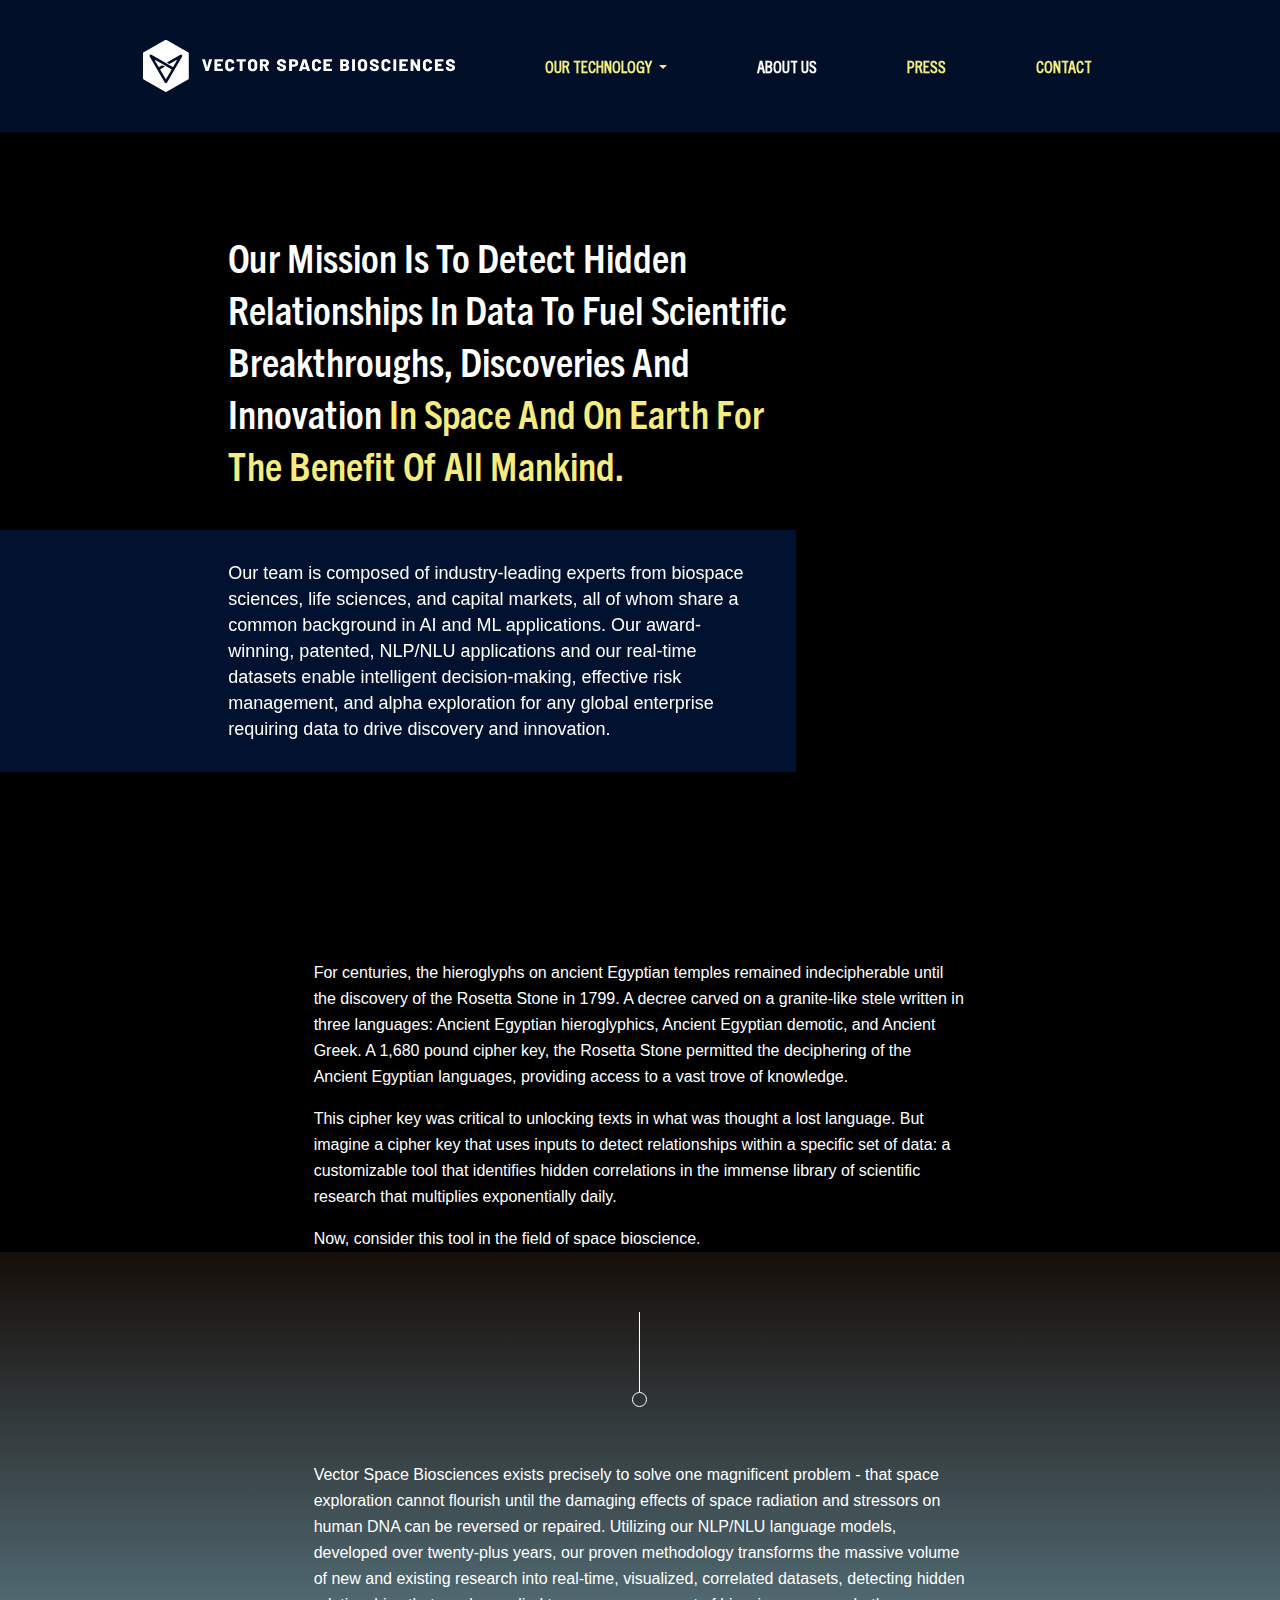
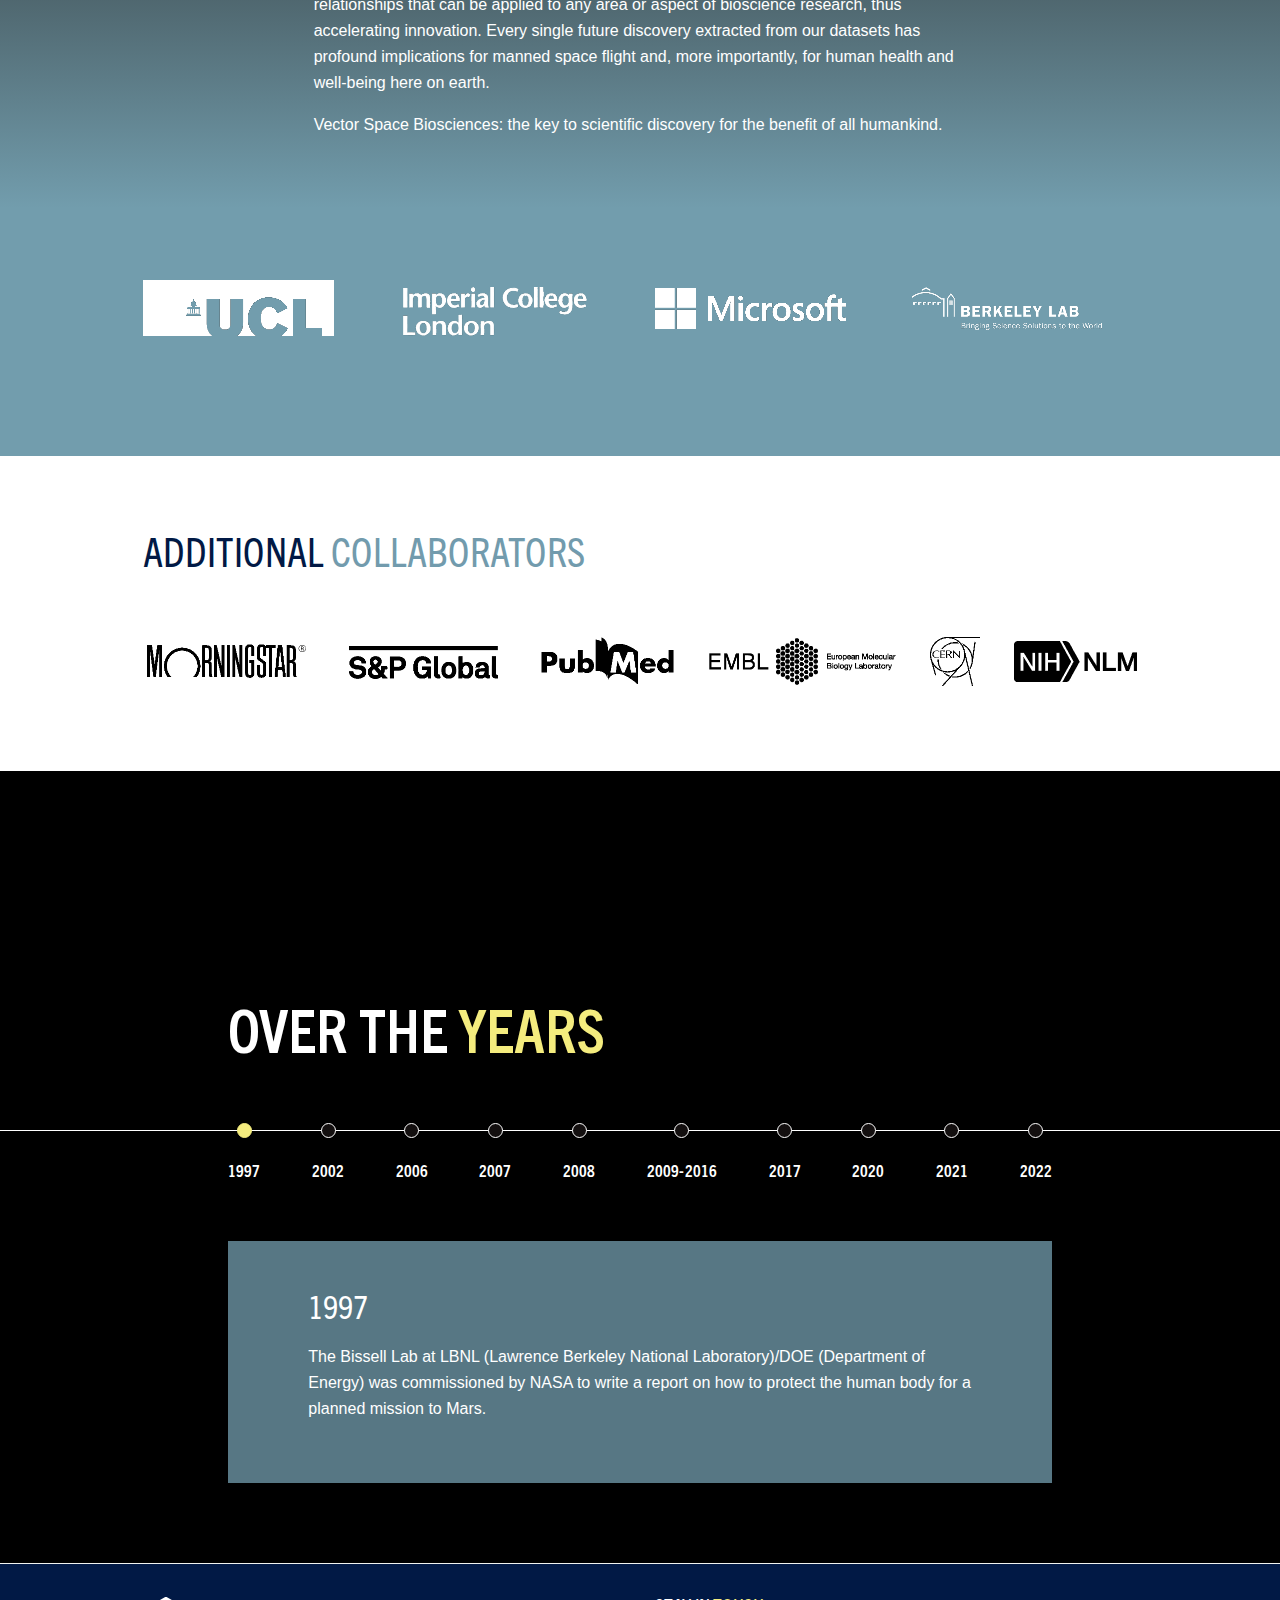
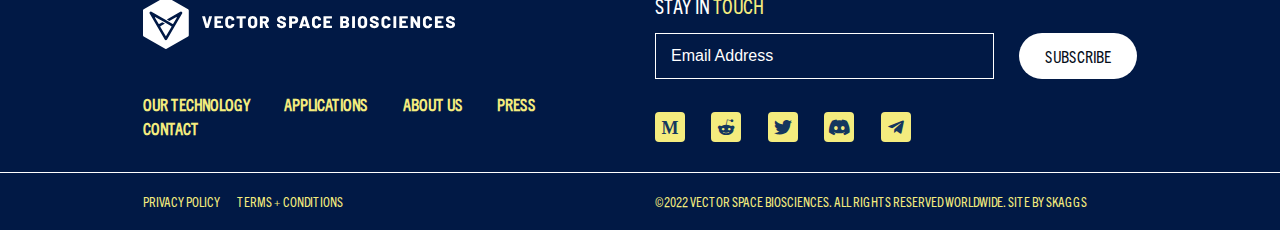
==== commit 83af4d49: "Change the text content" ====
--- a/about-us.html
+++ b/about-us.html
@@ -78,7 +78,7 @@
             <div class="banner-intro">
               <h3 class="comman-banner-title text-capitalize">
                 Our mission is to detect hidden relationships in data to fuel scientific breakthroughs, discoveries and innovation
-                <span class="text-yellow">in space and on Earth for the benefit of all mankind.</span>
+                <span class="text-yellow">in space and on Earth for the benefit of all mankind. </span>
               </h3>
               <div class="overlap-text overlap-bg-blue">
                 <p>
@@ -105,6 +105,7 @@
                 detect relationships within a specific set of data: a customizable tool that identifies hidden correlations in the immense library of
                 scientific research that multiplies exponentially daily.
               </p>
+              <p>Now, consider this tool in the field of space bioscience.</p>
             </div>
           </div>
         </div>
@@ -124,6 +125,7 @@
                 accelerating innovation. Every single future discovery extracted from our datasets has profound implications for manned space flight
                 and, more importantly, for human health and well-being here on earth.
               </p>
+              <p>Vector Space Biosciences: the key to scientific discovery for the benefit of all humankind.</p>
             </div>
           </div>
         </div>
@@ -193,34 +195,34 @@
               <div class="process-tab">
                 <ul class="nav nav-tabs justify-content-between">
                   <li class="nav-item">
-                    <a class="nav-link" id="tab1-tab" data-toggle="tab" href="#tab1"><span>1997</span></a>
-                  </li>
-                  <li class="nav-item">
-                    <a class="nav-link" id="tab2-tab" data-toggle="tab" href="#tab2"><span>2001</span></a>
-                  </li>
-                  <li class="nav-item">
-                    <a class="nav-link active" id="tab3-tab" data-toggle="tab" href="#tab3"><span>2002</span></a>
-                  </li>
-                  <li class="nav-item">
-                    <a class="nav-link" id="tab4-tab" data-toggle="tab" href="#tab4"><span>2006</span></a>
-                  </li>
-                  <li class="nav-item">
-                    <a class="nav-link" id="tab5-tab" data-toggle="tab" href="#tab5"><span>2007</span></a>
-                  </li>
-                  <li class="nav-item">
-                    <a class="nav-link" id="tab6-tab" data-toggle="tab" href="#tab6"><span>2008</span></a>
-                  </li>
-                  <li class="nav-item">
-                    <a class="nav-link" id="tab7-tab" data-toggle="tab" href="#tab7"><span>2009-2016</span></a>
-                  </li>
-                  <li class="nav-item">
-                    <a class="nav-link" id="tab8-tab" data-toggle="tab" href="#tab8"><span>2017</span></a>
-                  </li>
-                  <li class="nav-item">
-                    <a class="nav-link" id="tab9-tab" data-toggle="tab" href="#tab9"><span>2020</span></a>
-                  </li>
-                  <li class="nav-item">
-                    <a class="nav-link" id="tab10-tab" data-toggle="tab" href="#tab10"><span>2021</span></a>
+                    <a class="nav-link active" id="tab1997-tab" data-toggle="tab" href="#tab1997"><span>1997</span></a>
+                  </li>
+                  <li class="nav-item">
+                    <a class="nav-link" id="tab2002-tab" data-toggle="tab" href="#tab2002"><span>2002</span></a>
+                  </li>
+                  <li class="nav-item">
+                    <a class="nav-link" id="tab2006-tab" data-toggle="tab" href="#tab2006"><span>2006</span></a>
+                  </li>
+                  <li class="nav-item">
+                    <a class="nav-link" id="tab2007-tab" data-toggle="tab" href="#tab2007"><span>2007</span></a>
+                  </li>
+                  <li class="nav-item">
+                    <a class="nav-link" id="tab2008-tab" data-toggle="tab" href="#tab2008"><span>2008</span></a>
+                  </li>
+                  <li class="nav-item">
+                    <a class="nav-link" id="tab2009-2016-tab" data-toggle="tab" href="#tab2009-2016"><span>2009-2016</span></a>
+                  </li>
+                  <li class="nav-item">
+                    <a class="nav-link" id="tab2017-tab" data-toggle="tab" href="#tab2017"><span>2017</span></a>
+                  </li>
+                  <li class="nav-item">
+                    <a class="nav-link" id="tab2020-tab" data-toggle="tab" href="#tab2020"><span>2020</span></a>
+                  </li>
+                  <li class="nav-item">
+                    <a class="nav-link" id="tab2021-tab" data-toggle="tab" href="#tab2021"><span>2021</span></a>
+                  </li>
+                  <li class="nav-item">
+                    <a class="nav-link" id="tab2022-tab" data-toggle="tab" href="#tab2022"><span>2022</span></a>
                   </li>
                 </ul>
               </div>
@@ -229,105 +231,68 @@
           <div class="row justify-content-center">
             <div class="col-md-10">
               <div class="tab-content process-step-content">
-                <div class="tab-pane fade" id="tab1" role="tabpanel" aria-labelledby="tab1-tab">
-                  <h2>1197</h2>
+                <div class="tab-pane fade show active" id="tab1997" role="tabpanel" aria-labelledby="tab1997-tab">
+                  <h2>1997</h2>
+                  <p>
+                    The Bissell Lab at LBNL (Lawrence Berkeley National Laboratory)/DOE (Department of Energy) was commissioned by NASA to write a
+                    report on how to protect the human body for a planned mission to Mars.
+                  </p>
+                </div>
+                <div class="tab-pane fade" id="tab2002" role="tabpanel" aria-labelledby="tab2002-tab">
+                  <h2>2002</h2>
                   <p>
                     2002 forward, our team was invited to work at LBNL Biosciences division (formerly Life Sciences division) in collaboration with
-                    Mina J. Bissell’s lab and the NASA Ames Intelligent Systems Division’s AutoClass group. Our work related to genes involved in
+                    Mina J. Bissell’s lab and the NASA Ames Intelligent Systems Division’s AutoClass group. Our work was related to genes involved in
                     extending the lifespan of nematodes (Blei DM, Franks K, Jordan MI, Mian IS), chromosomal radiation damage and repair pathways in
                     the context of space radiation. The work was supported under U.S. Department of Energy under Contract No. DE-AC02-05CH11231.
                   </p>
-                  <p>Kasian Franks awarded first patent: US20030204496A1 - “Inter-term relevance analysis for large libraries”</p>
-                </div>
-                <div class="tab-pane fade" id="tab2" role="tabpanel" aria-labelledby="tab2-tab">
-                  <h2>2001</h2>
-                  <p>
-                    2002 forward, our team was invited to work at LBNL Biosciences division (formerly Life Sciences division) in collaboration with
-                    Mina J. Bissell’s lab and the NASA Ames Intelligent Systems Division’s AutoClass group. Our work related to genes involved in
-                    extending the lifespan of nematodes (Blei DM, Franks K, Jordan MI, Mian IS), chromosomal radiation damage and repair pathways in
-                    the context of space radiation. The work was supported under U.S. Department of Energy under Contract No. DE-AC02-05CH11231.
-                  </p>
-                  <p>Kasian Franks awarded first patent: US20030204496A1 - “Inter-term relevance analysis for large libraries”</p>
-                </div>
-                <div class="tab-pane fade show active" id="tab3" role="tabpanel" aria-labelledby="tab3-tab">
-                  <h2>2002</h2>
-                  <p>
-                    2002 forward, our team was invited to work at LBNL Biosciences division (formerly Life Sciences division) in collaboration with
-                    Mina J. Bissell’s lab and the NASA Ames Intelligent Systems Division’s AutoClass group. Our work related to genes involved in
-                    extending the lifespan of nematodes (Blei DM, Franks K, Jordan MI, Mian IS), chromosomal radiation damage and repair pathways in
-                    the context of space radiation. The work was supported under U.S. Department of Energy under Contract No. DE-AC02-05CH11231.
-                  </p>
-                  <p>Kasian Franks awarded first patent: US20030204496A1 - “Inter-term relevance analysis for large libraries”</p>
-                </div>
-                <div class="tab-pane fade" id="tab4" role="tabpanel" aria-labelledby="tab4-tab">
+                  <p>Granted first patent: US20030204496A1 - “Inter-term relevance analysis for large libraries”</p>
+                </div>
+                <div class="tab-pane fade" id="tab2006" role="tabpanel" aria-labelledby="tab2006-tab">
                   <h2>2006</h2>
                   <p>
-                    2002 forward, our team was invited to work at LBNL Biosciences division (formerly Life Sciences division) in collaboration with
-                    Mina J. Bissell’s lab and the NASA Ames Intelligent Systems Division’s AutoClass group. Our work related to genes involved in
-                    extending the lifespan of nematodes (Blei DM, Franks K, Jordan MI, Mian IS), chromosomal radiation damage and repair pathways in
-                    the context of space radiation. The work was supported under U.S. Department of Energy under Contract No. DE-AC02-05CH11231.
-                  </p>
-                  <p>Kasian Franks awarded first patent: US20030204496A1 - “Inter-term relevance analysis for large libraries”</p>
-                </div>
-                <div class="tab-pane fade" id="tab5" role="tabpanel" aria-labelledby="tab5-tab">
+                    The team publishes the paper - “Statistical modeling of biomedical corpora: mining the Caenorhabditis Genetic Center Bibliography
+                    for genes related to life span”, accepted in the BMC Bioinformatics journal including others.
+                  </p>
+                </div>
+                <div class="tab-pane fade" id="tab2007" role="tabpanel" aria-labelledby="tab2007-tab">
                   <h2>2007</h2>
                   <p>
-                    2002 forward, our team was invited to work at LBNL Biosciences division (formerly Life Sciences division) in collaboration with
-                    Mina J. Bissell’s lab and the NASA Ames Intelligent Systems Division’s AutoClass group. Our work related to genes involved in
-                    extending the lifespan of nematodes (Blei DM, Franks K, Jordan MI, Mian IS), chromosomal radiation damage and repair pathways in
-                    the context of space radiation. The work was supported under U.S. Department of Energy under Contract No. DE-AC02-05CH11231.
-                  </p>
-                  <p>Kasian Franks awarded first patent: US20030204496A1 - “Inter-term relevance analysis for large libraries”</p>
-                </div>
-                <div class="tab-pane fade" id="tab6" role="tabpanel" aria-labelledby="tab6-tab">
+                    Granted three patents: US7987191B2 - “System and method for generating a relationship network”, US20080154886A1 - “System and
+                    method for summarizing search results” and US8037051B2 - “Matching and recommending relevant videos and media to individual search
+                    engine results”
+                  </p>
+                </div>
+                <div class="tab-pane fade" id="tab2008" role="tabpanel" aria-labelledby="tab2008-tab">
                   <h2>2008</h2>
-                  <p>
-                    2002 forward, our team was invited to work at LBNL Biosciences division (formerly Life Sciences division) in collaboration with
-                    Mina J. Bissell’s lab and the NASA Ames Intelligent Systems Division’s AutoClass group. Our work related to genes involved in
-                    extending the lifespan of nematodes (Blei DM, Franks K, Jordan MI, Mian IS), chromosomal radiation damage and repair pathways in
-                    the context of space radiation. The work was supported under U.S. Department of Energy under Contract No. DE-AC02-05CH11231.
-                  </p>
-                  <p>Kasian Franks awarded first patent: US20030204496A1 - “Inter-term relevance analysis for large libraries”</p>
-                </div>
-                <div class="tab-pane fade" id="tab7" role="tabpanel" aria-labelledby="tab7-tab">
+                  <p>LBNL wins 4 R&D 100 Awards.</p>
+                  <p>
+                    Granted two patents: US8117185B2 - “Media discovery and playlist generation” and US8108417B2 - “Discovering and scoring
+                    relationships extracted from human generated lists”
+                  </p>
+                </div>
+                <div class="tab-pane fade" id="tab2009-2016" role="tabpanel" aria-labelledby="tab2009-2016-tab">
                   <h2>2009-2016</h2>
-                  <p>
-                    2002 forward, our team was invited to work at LBNL Biosciences division (formerly Life Sciences division) in collaboration with
-                    Mina J. Bissell’s lab and the NASA Ames Intelligent Systems Division’s AutoClass group. Our work related to genes involved in
-                    extending the lifespan of nematodes (Blei DM, Franks K, Jordan MI, Mian IS), chromosomal radiation damage and repair pathways in
-                    the context of space radiation. The work was supported under U.S. Department of Energy under Contract No. DE-AC02-05CH11231.
-                  </p>
-                  <p>Kasian Franks awarded first patent: US20030204496A1 - “Inter-term relevance analysis for large libraries”</p>
-                </div>
-                <div class="tab-pane fade" id="tab8" role="tabpanel" aria-labelledby="tab8-tab">
+                  <p>Founded start-ups in industry based on our work at NLBL/DOE.</p>
+                </div>
+                <div class="tab-pane fade" id="tab2017" role="tabpanel" aria-labelledby="tab2017-tab">
                   <h2>2017</h2>
-                  <p>
-                    2002 forward, our team was invited to work at LBNL Biosciences division (formerly Life Sciences division) in collaboration with
-                    Mina J. Bissell’s lab and the NASA Ames Intelligent Systems Division’s AutoClass group. Our work related to genes involved in
-                    extending the lifespan of nematodes (Blei DM, Franks K, Jordan MI, Mian IS), chromosomal radiation damage and repair pathways in
-                    the context of space radiation. The work was supported under U.S. Department of Energy under Contract No. DE-AC02-05CH11231.
-                  </p>
-                  <p>Kasian Franks awarded first patent: US20030204496A1 - “Inter-term relevance analysis for large libraries”</p>
-                </div>
-                <div class="tab-pane fade" id="tab9" role="tabpanel" aria-labelledby="tab9-tab">
+                  <p>Vector space AI is founded.</p>
+                </div>
+                <div class="tab-pane fade" id="tab2020" role="tabpanel" aria-labelledby="tab2020-tab">
                   <h2>2020</h2>
                   <p>
-                    2002 forward, our team was invited to work at LBNL Biosciences division (formerly Life Sciences division) in collaboration with
-                    Mina J. Bissell’s lab and the NASA Ames Intelligent Systems Division’s AutoClass group. Our work related to genes involved in
-                    extending the lifespan of nematodes (Blei DM, Franks K, Jordan MI, Mian IS), chromosomal radiation damage and repair pathways in
-                    the context of space radiation. The work was supported under U.S. Department of Energy under Contract No. DE-AC02-05CH11231.
-                  </p>
-                  <p>Kasian Franks awarded first patent: US20030204496A1 - “Inter-term relevance analysis for large libraries”</p>
-                </div>
-                <div class="tab-pane fade" id="tab10" role="tabpanel" aria-labelledby="tab10-tab">
+                    Within 24 hours of the first identified COVID-19 case, Vectorspace AI releases a thematic basket of stocks correlated to COVID-19,
+                    a global event. This basket resulted in significant gains that exceeded expectations.
+                  </p>
+                </div>
+                <div class="tab-pane fade" id="tab2021" role="tabpanel" aria-labelledby="tab2021-tab">
                   <h2>2021</h2>
-                  <p>
-                    2002 forward, our team was invited to work at LBNL Biosciences division (formerly Life Sciences division) in collaboration with
-                    Mina J. Bissell’s lab and the NASA Ames Intelligent Systems Division’s AutoClass group. Our work related to genes involved in
-                    extending the lifespan of nematodes (Blei DM, Franks K, Jordan MI, Mian IS), chromosomal radiation damage and repair pathways in
-                    the context of space radiation. The work was supported under U.S. Department of Energy under Contract No. DE-AC02-05CH11231.
-                  </p>
-                  <p>Kasian Franks awarded first patent: US20030204496A1 - “Inter-term relevance analysis for large libraries”</p>
+                  <p>Vector Space Biosciences is founded and establishes an award winning Scientific Advisory Board (SAB).</p>
+                </div>
+                <div class="tab-pane fade" id="tab2022" role="tabpanel" aria-labelledby="tab2022-tab">
+                  <h2>2022</h2>
+                  <p>Paper published with Imperial College of London (ICL) titled From Markets To Molecules.</p>
                 </div>
               </div>
             </div>
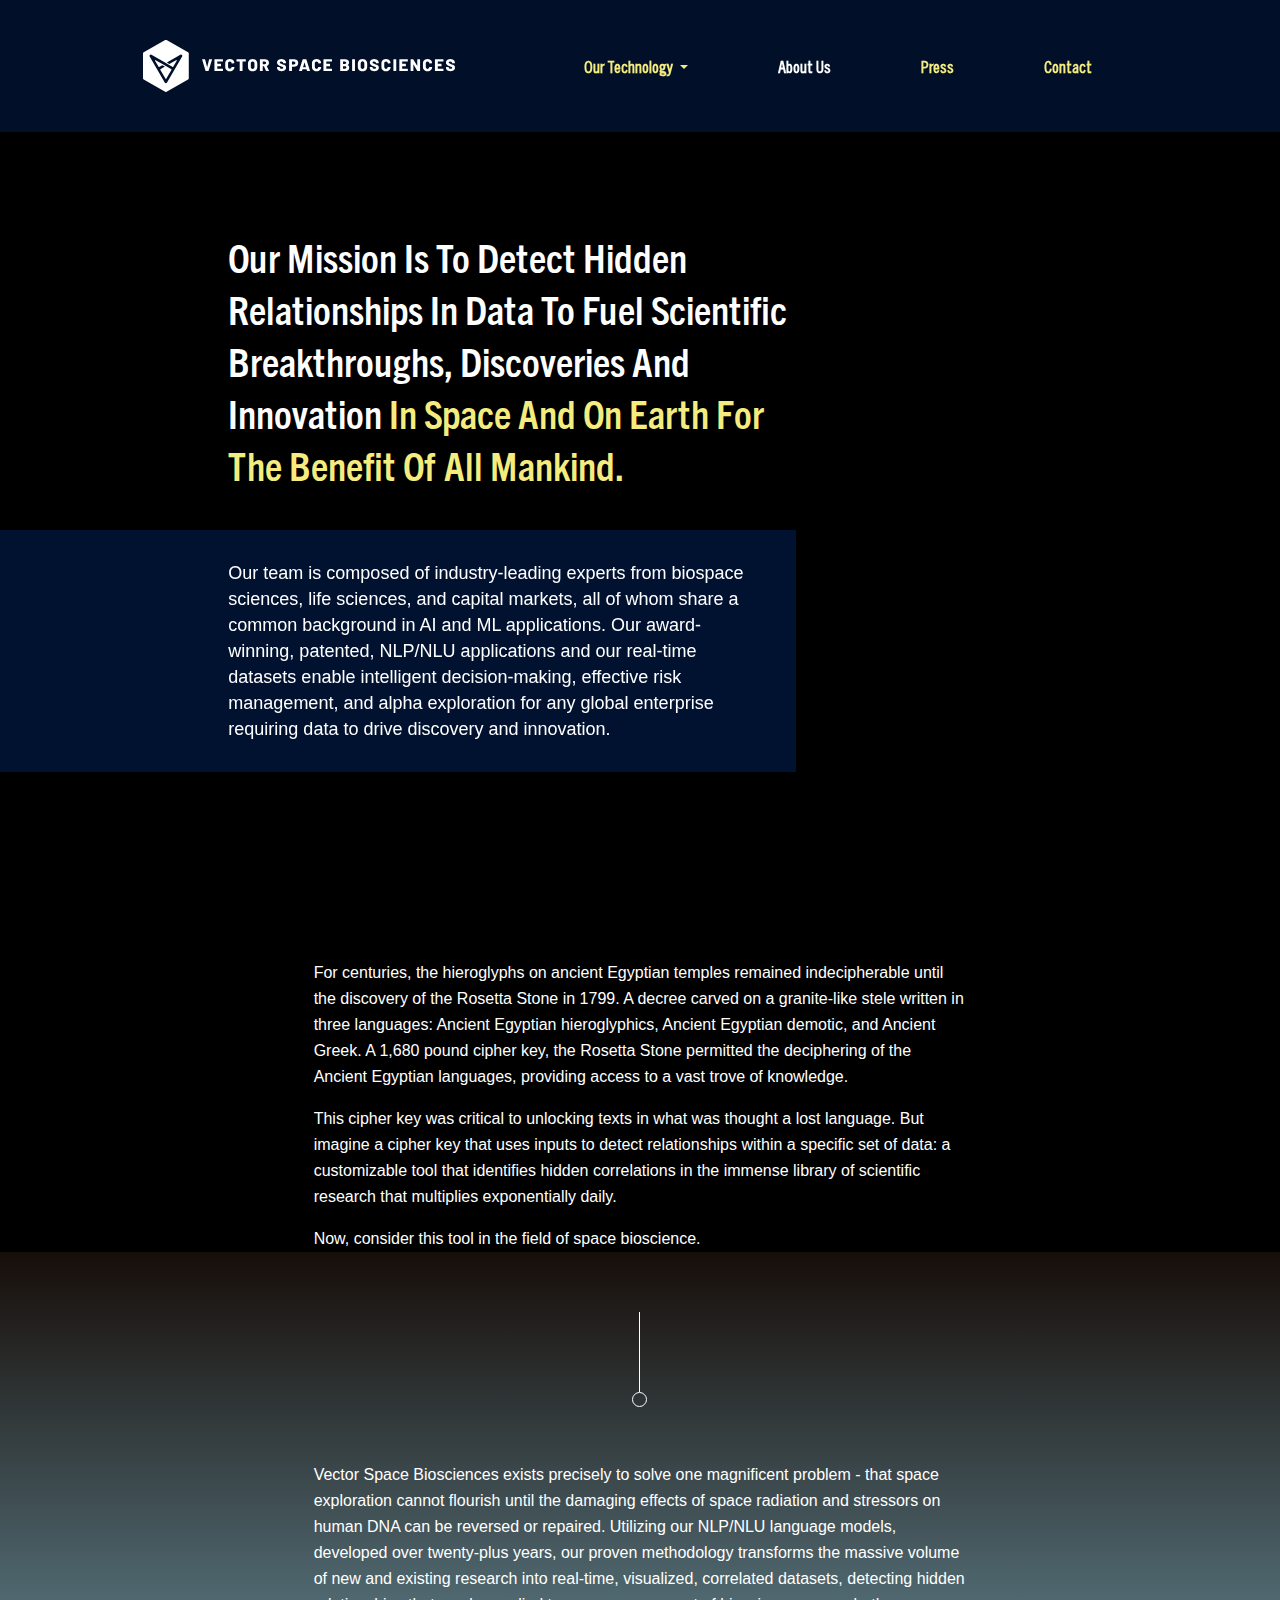
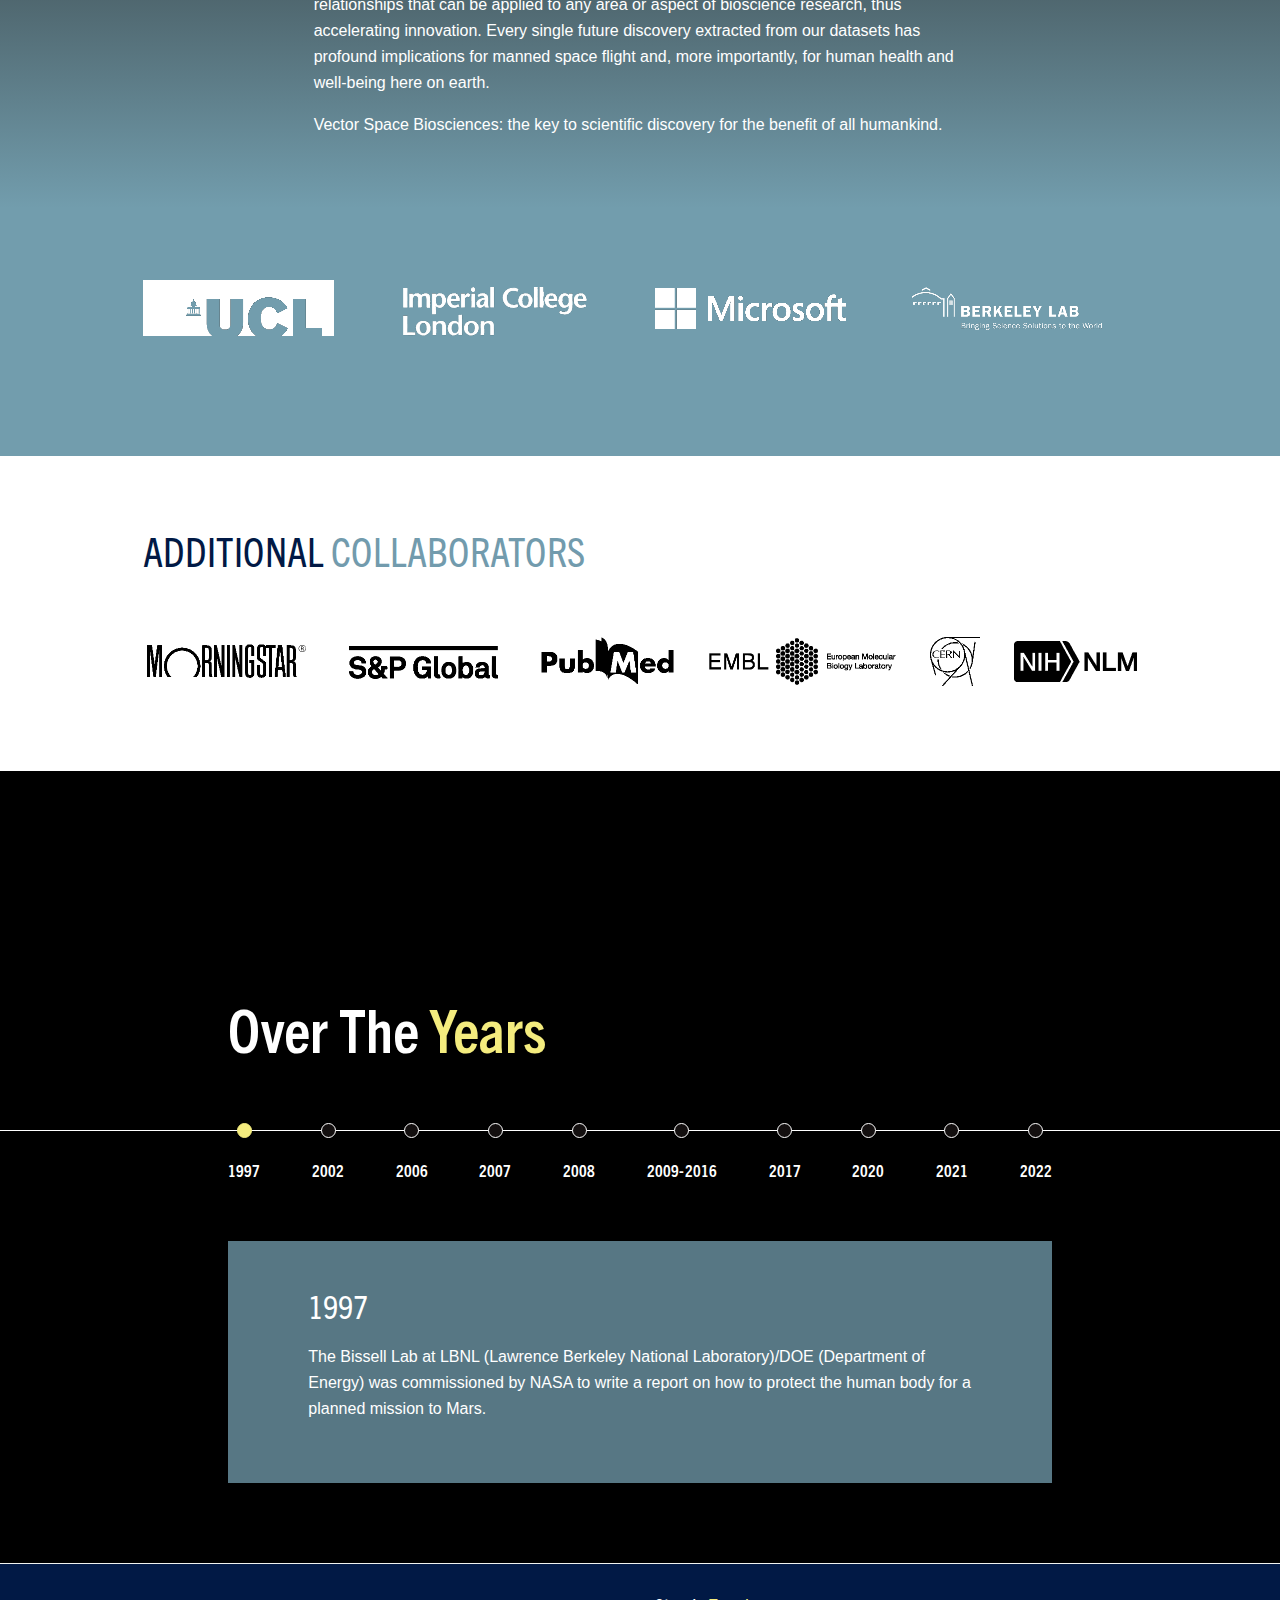
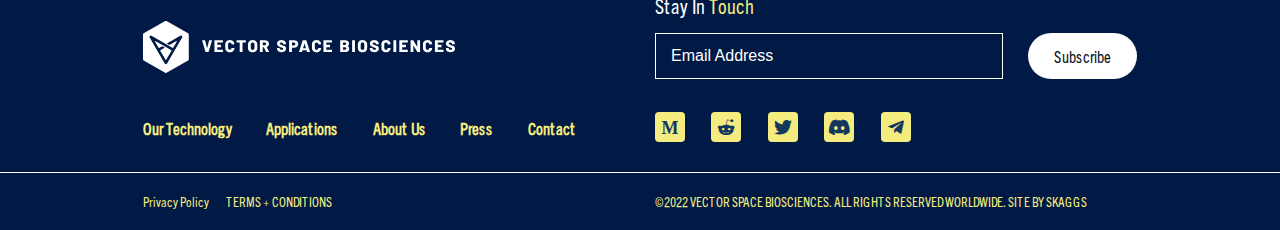
==== commit 21503a63: "Text transormation change" ====
--- a/about-us.html
+++ b/about-us.html
@@ -183,7 +183,7 @@
         <div class="row">
           <div class="col-md-8 offset-md-1">
             <div class="banner-intro">
-              <h2 class="comman-banner-title">OVER THE <span class="text-yellow">YEARS</span></h2>
+              <h2 class="comman-banner-title">Over the <span class="text-yellow">years</span></h2>
             </div>
           </div>
         </div>
--- a/css/style.css
+++ b/css/style.css
@@ -77,7 +77,7 @@
 
 .btn {
   border-radius: 40px;
-  text-transform: uppercase;
+  text-transform: capitalize;
   padding: 8px 25px;
   font-family: "Trade Gothic Next LT Pro Cn";
 }
@@ -164,7 +164,7 @@
   line-height: 52px;
   font-size: 60px;
   font-family: "TradeGothicNextLTProBdCn";
-  text-transform: uppercase;
+  text-transform: capitalize;
 }
 
 .comman-banner-title.text-purple-color {
@@ -245,7 +245,7 @@
   font-size: 18px;
   font-weight: 700;
   margin-bottom: 0;
-  text-transform: uppercase;
+  text-transform: capitalize;
 }
 
 @media screen and (max-width: 767px) {
@@ -280,7 +280,7 @@
   color: #f4ec7e;
   font: normal normal bold 16px/20px Trade Gothic Next LT Pro Cn;
   color: #f4ec7e;
-  text-transform: uppercase;
+  text-transform: capitalize;
   opacity: 1;
 }
 
@@ -429,7 +429,7 @@
   font-size: 18px;
   font-weight: 700;
   margin-bottom: 0;
-  text-transform: uppercase;
+  text-transform: capitalize;
 }
 
 footer .footer-top .footer-menu-list {
@@ -460,13 +460,13 @@
 footer .footer-top .footer-menu-list li a {
   font: normal normal bold 16px/20px Trade Gothic Next LT Pro Cn;
   color: #f4ec7e;
-  text-transform: uppercase;
+  text-transform: capitalize;
   text-decoration: none;
 }
 
 footer .footer-top .footer-right h6 {
   font-size: 20px;
-  text-transform: uppercase;
+  text-transform: capitalize;
   color: #ffffff;
   margin-bottom: 15px;
 }
@@ -593,7 +593,7 @@
 footer .footer-bottom .footer-privacy a h6 {
   font: normal normal normal 13px/17px Trade Gothic Next LT Pro Cn;
   color: #f4ec7e;
-  text-transform: uppercase;
+  text-transform: capitalize;
   margin-right: 17px;
   margin-bottom: 0;
 }
@@ -821,7 +821,7 @@
   margin-bottom: 40px;
   line-height: 52px;
   font-family: "TradeGothicNextLTProBdCn";
-  text-transform: uppercase;
+  text-transform: capitalize;
 }
 
 @media screen and (max-width: 576px) {
@@ -902,7 +902,7 @@
   bottom: 10%;
   left: 0;
   right: 0;
-  text-transform: uppercase;
+  text-transform: capitalize;
   font-family: "TradeGothicNextLTProBdCn";
 }
 
@@ -1066,7 +1066,7 @@
 
 .icon-box {
   margin-top: 50px;
-  max-width: 400px;
+  max-width: 500px;
 }
 
 @media screen and (max-width: 576px) {
@@ -1096,7 +1096,7 @@
 
 .icon-box .box-content h5 {
   color: #fff;
-  text-transform: uppercase;
+  text-transform: capitalize;
   margin-bottom: 20px;
   font-size: 28px;
 }
@@ -1290,7 +1290,7 @@
   border-right: 0;
   border-left: 0;
   border-radius: 0;
-  text-transform: uppercase;
+  text-transform: capitalize;
   cursor: pointer;
   font-family: "TradeGothicNextLTProBdCn";
   font-size: 20px;
@@ -1375,7 +1375,7 @@
 .contact-section .contact-form form .form-group label {
   font-family: "Trade Gothic Next LT Pro Cn";
   font-weight: bold;
-  text-transform: uppercase;
+  text-transform: capitalize;
   font-size: 16px;
   color: #fff;
 }
@@ -1475,7 +1475,7 @@
 }
 
 .technology-features h5 {
-  text-transform: uppercase;
+  text-transform: capitalize;
   color: #011945;
   font-family: "TradeGothicNextLTProBdCn";
   margin-bottom: 10px;
@@ -1494,7 +1494,7 @@
 }
 
 .cta-section h3 {
-  text-transform: uppercase;
+  text-transform: capitalize;
   color: #fff;
   margin-bottom: 20px;
 }
@@ -1522,7 +1522,7 @@
 
 .contact-info h5 {
   color: #fff;
-  text-transform: uppercase;
+  text-transform: capitalize;
   margin-bottom: 25px;
 }
 
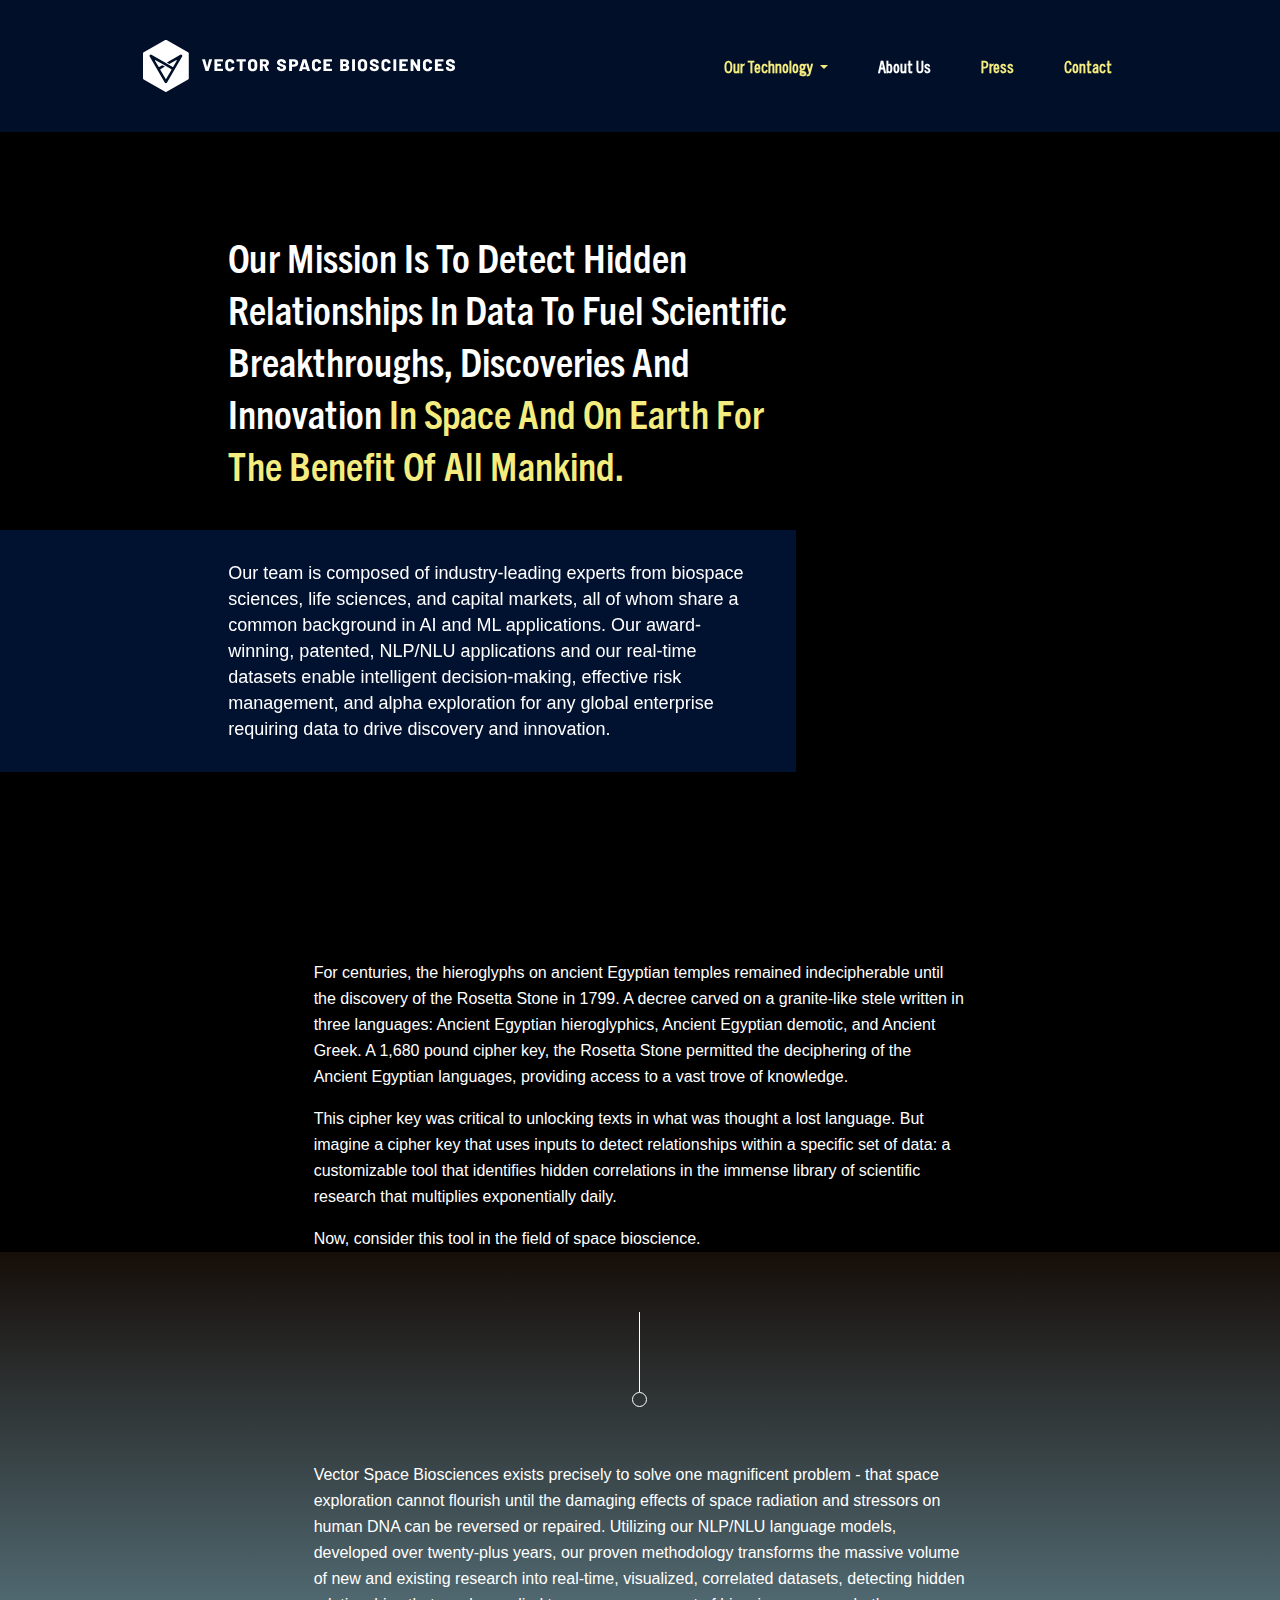
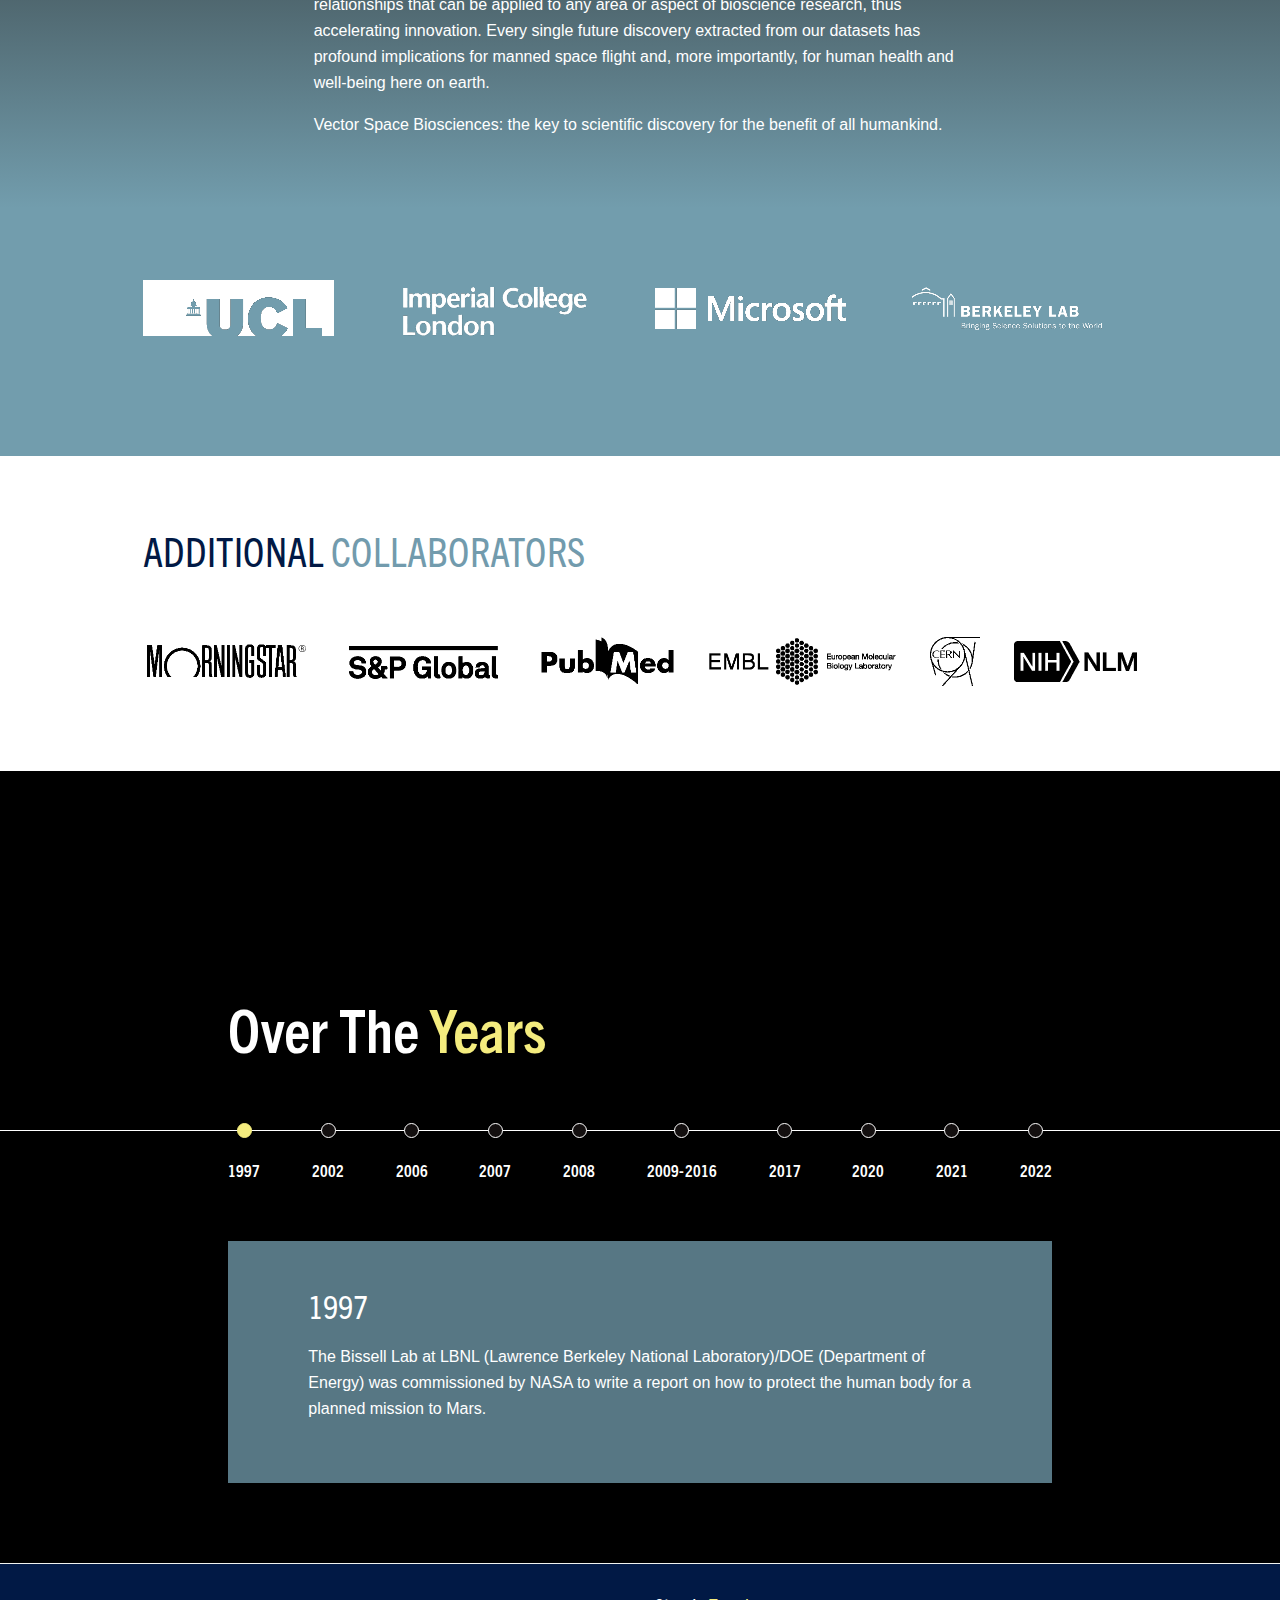
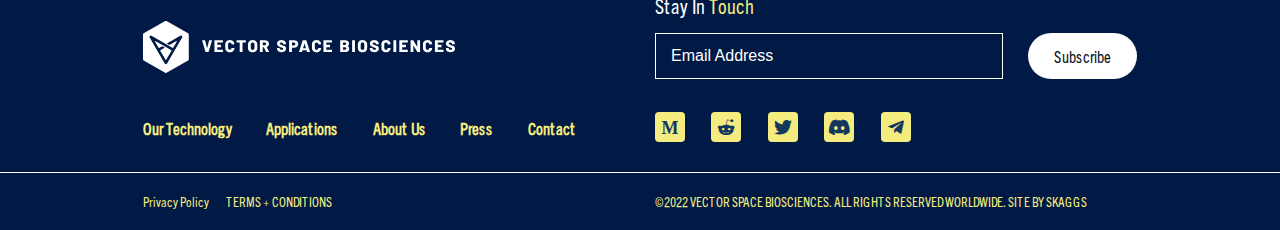
==== commit 0720af57: "Fixed footer in bottom layout" ====
--- a/about-us.html
+++ b/about-us.html
@@ -37,17 +37,7 @@
           <div class="collapse navbar-collapse" id="headerMenu">
             <ul class="navbar-nav ml-auto">
               <li class="nav-item dropdown">
-                <a
-                  class="nav-link dropdown-toggle"
-                  href="preventdefault();"
-                  id="navbarDropdown"
-                  role="button"
-                  data-toggle="dropdown"
-                  aria-haspopup="true"
-                  aria-expanded="false"
-                >
-                  Our Technology
-                </a>
+                <a class="nav-link dropdown-toggle" href="preventdefault();"> Our Technology </a>
                 <div class="dropdown-menu" aria-labelledby="navbarDropdown">
                   <a class="dropdown-item" href="our-technology.html">Technology</a>
                   <a class="dropdown-item" href="scientific-collaborators.html">Scientific Collaborators</a>
@@ -68,231 +58,233 @@
       </nav>
     </header>
 
-    <div class="section pb-0">
-      <video class="bg-video" loop muted autoplay playsinline>
-        <source src="video/about-us-video.mp4" type="video/mp4" />
-      </video>
-      <div class="container">
-        <div class="row pb-md-5 pb-4">
-          <div class="col-md-7 offset-md-1">
-            <div class="banner-intro">
-              <h3 class="comman-banner-title text-capitalize">
-                Our mission is to detect hidden relationships in data to fuel scientific breakthroughs, discoveries and innovation
-                <span class="text-yellow">in space and on Earth for the benefit of all mankind. </span>
-              </h3>
-              <div class="overlap-text overlap-bg-blue">
-                <p>
-                  Our team is composed of industry-leading experts from biospace sciences, life sciences, and capital markets, all of whom share a
-                  common background in AI and ML applications. Our award-winning, patented, NLP/NLU applications and our real-time datasets enable
-                  intelligent decision-making, effective risk management, and alpha exploration for any global enterprise requiring data to drive
-                  discovery and innovation.
-                </p>
-              </div>
-            </div>
-          </div>
-        </div>
-        <div class="row">
-          <div class="col-md-8 offset-md-2">
-            <div class="mission-text">
-              <p>
-                For centuries, the hieroglyphs on ancient Egyptian temples remained indecipherable until the discovery of the Rosetta Stone in 1799. A
-                decree carved on a granite-like stele written in three languages: Ancient Egyptian hieroglyphics, Ancient Egyptian demotic, and
-                Ancient Greek. A 1,680 pound cipher key, the Rosetta Stone permitted the deciphering of the Ancient Egyptian languages, providing
-                access to a vast trove of knowledge.
-              </p>
-              <p>
-                This cipher key was critical to unlocking texts in what was thought a lost language. But imagine a cipher key that uses inputs to
-                detect relationships within a specific set of data: a customizable tool that identifies hidden correlations in the immense library of
-                scientific research that multiplies exponentially daily.
-              </p>
-              <p>Now, consider this tool in the field of space bioscience.</p>
-            </div>
-          </div>
-        </div>
-      </div>
-    </div>
-
-    <div class="section small-py bg-gd-blue-dark">
-      <div class="container">
-        <div class="row">
-          <div class="col-md-8 offset-md-2">
-            <div class="mission-text mission-border-shape">
-              <p>
-                Vector Space Biosciences exists precisely to solve one magnificent problem - that space exploration cannot flourish until the damaging
-                effects of space radiation and stressors on human DNA can be reversed or repaired. Utilizing our NLP/NLU language models, developed
-                over twenty-plus years, our proven methodology transforms the massive volume of new and existing research into real-time, visualized,
-                correlated datasets, detecting hidden relationships that can be applied to any area or aspect of bioscience research, thus
-                accelerating innovation. Every single future discovery extracted from our datasets has profound implications for manned space flight
-                and, more importantly, for human health and well-being here on earth.
-              </p>
-              <p>Vector Space Biosciences: the key to scientific discovery for the benefit of all humankind.</p>
-            </div>
-          </div>
-        </div>
-      </div>
-    </div>
-
-    <div class="section small-py bg-light-blue">
-      <div class="container">
-        <div class="row align-items-center">
-          <div class="col-md-3 col-6 mb-5">
-            <img src="images/ucl.png" alt="" />
-          </div>
-          <div class="col-md-3 col-6 mb-5">
-            <img src="images/Imperial-college-london.png" alt="" />
-          </div>
-          <div class="col-md-3 col-6 mb-5">
-            <img src="images/microsoft.png" alt="" />
-          </div>
-          <div class="col-md-3 col-6 mb-5">
-            <img src="images/berkley-lab.png" alt="" />
-          </div>
-        </div>
-      </div>
-    </div>
-
-    <div class="section small-py">
-      <div class="container">
-        <div class="row">
-          <div class="col-md-8">
-            <div class="banner-intro dark-heading mb-md-5 mb-sm-4 mb-3">
-              <h3>ADDITIONAL <span class="text-blue">COLLABORATORS</span></h3>
-            </div>
-          </div>
-        </div>
-        <div class="row align-items-center">
-          <div class="col-md-12">
-            <ul class="collaborators-logo">
-              <li><img src="images/morningstar-logo.png" alt="" /></li>
-              <li><img src="images/s-p-global-logo.png" alt="" /></li>
-              <li><img src="images/pubmed-logo.png" alt="" /></li>
-              <li><img src="images/embl-logo.png" alt="" /></li>
-              <li><img src="images/pngfind-logo.png" alt="" /></li>
-              <li><img src="images/nih-logosm-logo.png" alt="" /></li>
-            </ul>
-          </div>
-        </div>
-      </div>
-    </div>
-
-    <div class="section overflow-hidden">
-      <video class="bg-video" loop muted autoplay playsinline>
-        <source src="video/timeline-video.mp4" type="video/mp4" />
-      </video>
-      <div class="container">
-        <div class="row">
-          <div class="col-md-8 offset-md-1">
-            <div class="banner-intro">
-              <h2 class="comman-banner-title">Over the <span class="text-yellow">years</span></h2>
-            </div>
-          </div>
-        </div>
-      </div>
-      <div class="process-step-wrap">
-        <div class="container">
-          <div class="row justify-content-center">
-            <div class="col-md-10">
-              <div class="process-tab">
-                <ul class="nav nav-tabs justify-content-between">
-                  <li class="nav-item">
-                    <a class="nav-link active" id="tab1997-tab" data-toggle="tab" href="#tab1997"><span>1997</span></a>
-                  </li>
-                  <li class="nav-item">
-                    <a class="nav-link" id="tab2002-tab" data-toggle="tab" href="#tab2002"><span>2002</span></a>
-                  </li>
-                  <li class="nav-item">
-                    <a class="nav-link" id="tab2006-tab" data-toggle="tab" href="#tab2006"><span>2006</span></a>
-                  </li>
-                  <li class="nav-item">
-                    <a class="nav-link" id="tab2007-tab" data-toggle="tab" href="#tab2007"><span>2007</span></a>
-                  </li>
-                  <li class="nav-item">
-                    <a class="nav-link" id="tab2008-tab" data-toggle="tab" href="#tab2008"><span>2008</span></a>
-                  </li>
-                  <li class="nav-item">
-                    <a class="nav-link" id="tab2009-2016-tab" data-toggle="tab" href="#tab2009-2016"><span>2009-2016</span></a>
-                  </li>
-                  <li class="nav-item">
-                    <a class="nav-link" id="tab2017-tab" data-toggle="tab" href="#tab2017"><span>2017</span></a>
-                  </li>
-                  <li class="nav-item">
-                    <a class="nav-link" id="tab2020-tab" data-toggle="tab" href="#tab2020"><span>2020</span></a>
-                  </li>
-                  <li class="nav-item">
-                    <a class="nav-link" id="tab2021-tab" data-toggle="tab" href="#tab2021"><span>2021</span></a>
-                  </li>
-                  <li class="nav-item">
-                    <a class="nav-link" id="tab2022-tab" data-toggle="tab" href="#tab2022"><span>2022</span></a>
-                  </li>
-                </ul>
-              </div>
-            </div>
-          </div>
-          <div class="row justify-content-center">
-            <div class="col-md-10">
-              <div class="tab-content process-step-content">
-                <div class="tab-pane fade show active" id="tab1997" role="tabpanel" aria-labelledby="tab1997-tab">
-                  <h2>1997</h2>
+    <div class="content-layout">
+      <div class="section pb-0">
+        <video class="bg-video" loop muted autoplay playsinline>
+          <source src="video/about-us-video.mp4" type="video/mp4" />
+        </video>
+        <div class="container">
+          <div class="row pb-md-5 pb-4">
+            <div class="col-md-7 offset-md-1">
+              <div class="banner-intro">
+                <h3 class="comman-banner-title text-capitalize">
+                  Our mission is to detect hidden relationships in data to fuel scientific breakthroughs, discoveries and innovation
+                  <span class="text-yellow">in space and on Earth for the benefit of all mankind. </span>
+                </h3>
+                <div class="overlap-text overlap-bg-blue">
                   <p>
-                    The Bissell Lab at LBNL (Lawrence Berkeley National Laboratory)/DOE (Department of Energy) was commissioned by NASA to write a
-                    report on how to protect the human body for a planned mission to Mars.
+                    Our team is composed of industry-leading experts from biospace sciences, life sciences, and capital markets, all of whom share a
+                    common background in AI and ML applications. Our award-winning, patented, NLP/NLU applications and our real-time datasets enable
+                    intelligent decision-making, effective risk management, and alpha exploration for any global enterprise requiring data to drive
+                    discovery and innovation.
                   </p>
                 </div>
-                <div class="tab-pane fade" id="tab2002" role="tabpanel" aria-labelledby="tab2002-tab">
-                  <h2>2002</h2>
-                  <p>
-                    2002 forward, our team was invited to work at LBNL Biosciences division (formerly Life Sciences division) in collaboration with
-                    Mina J. Bissell’s lab and the NASA Ames Intelligent Systems Division’s AutoClass group. Our work was related to genes involved in
-                    extending the lifespan of nematodes (Blei DM, Franks K, Jordan MI, Mian IS), chromosomal radiation damage and repair pathways in
-                    the context of space radiation. The work was supported under U.S. Department of Energy under Contract No. DE-AC02-05CH11231.
-                  </p>
-                  <p>Granted first patent: US20030204496A1 - “Inter-term relevance analysis for large libraries”</p>
+              </div>
+            </div>
+          </div>
+          <div class="row">
+            <div class="col-md-8 offset-md-2">
+              <div class="mission-text">
+                <p>
+                  For centuries, the hieroglyphs on ancient Egyptian temples remained indecipherable until the discovery of the Rosetta Stone in 1799.
+                  A decree carved on a granite-like stele written in three languages: Ancient Egyptian hieroglyphics, Ancient Egyptian demotic, and
+                  Ancient Greek. A 1,680 pound cipher key, the Rosetta Stone permitted the deciphering of the Ancient Egyptian languages, providing
+                  access to a vast trove of knowledge.
+                </p>
+                <p>
+                  This cipher key was critical to unlocking texts in what was thought a lost language. But imagine a cipher key that uses inputs to
+                  detect relationships within a specific set of data: a customizable tool that identifies hidden correlations in the immense library
+                  of scientific research that multiplies exponentially daily.
+                </p>
+                <p>Now, consider this tool in the field of space bioscience.</p>
+              </div>
+            </div>
+          </div>
+        </div>
+      </div>
+
+      <div class="section small-py bg-gd-blue-dark">
+        <div class="container">
+          <div class="row">
+            <div class="col-md-8 offset-md-2">
+              <div class="mission-text mission-border-shape">
+                <p>
+                  Vector Space Biosciences exists precisely to solve one magnificent problem - that space exploration cannot flourish until the
+                  damaging effects of space radiation and stressors on human DNA can be reversed or repaired. Utilizing our NLP/NLU language models,
+                  developed over twenty-plus years, our proven methodology transforms the massive volume of new and existing research into real-time,
+                  visualized, correlated datasets, detecting hidden relationships that can be applied to any area or aspect of bioscience research,
+                  thus accelerating innovation. Every single future discovery extracted from our datasets has profound implications for manned space
+                  flight and, more importantly, for human health and well-being here on earth.
+                </p>
+                <p>Vector Space Biosciences: the key to scientific discovery for the benefit of all humankind.</p>
+              </div>
+            </div>
+          </div>
+        </div>
+      </div>
+
+      <div class="section small-py bg-light-blue">
+        <div class="container">
+          <div class="row align-items-center">
+            <div class="col-md-3 col-6 mb-5">
+              <img src="images/ucl.png" alt="" />
+            </div>
+            <div class="col-md-3 col-6 mb-5">
+              <img src="images/Imperial-college-london.png" alt="" />
+            </div>
+            <div class="col-md-3 col-6 mb-5">
+              <img src="images/microsoft.png" alt="" />
+            </div>
+            <div class="col-md-3 col-6 mb-5">
+              <img src="images/berkley-lab.png" alt="" />
+            </div>
+          </div>
+        </div>
+      </div>
+
+      <div class="section small-py">
+        <div class="container">
+          <div class="row">
+            <div class="col-md-8">
+              <div class="banner-intro dark-heading mb-md-5 mb-sm-4 mb-3">
+                <h3>ADDITIONAL <span class="text-blue">COLLABORATORS</span></h3>
+              </div>
+            </div>
+          </div>
+          <div class="row align-items-center">
+            <div class="col-md-12">
+              <ul class="collaborators-logo">
+                <li><img src="images/morningstar-logo.png" alt="" /></li>
+                <li><img src="images/s-p-global-logo.png" alt="" /></li>
+                <li><img src="images/pubmed-logo.png" alt="" /></li>
+                <li><img src="images/embl-logo.png" alt="" /></li>
+                <li><img src="images/pngfind-logo.png" alt="" /></li>
+                <li><img src="images/nih-logosm-logo.png" alt="" /></li>
+              </ul>
+            </div>
+          </div>
+        </div>
+      </div>
+
+      <div class="section overflow-hidden">
+        <video class="bg-video" loop muted autoplay playsinline>
+          <source src="video/timeline-video.mp4" type="video/mp4" />
+        </video>
+        <div class="container">
+          <div class="row">
+            <div class="col-md-8 offset-md-1">
+              <div class="banner-intro">
+                <h2 class="comman-banner-title">Over the <span class="text-yellow">years</span></h2>
+              </div>
+            </div>
+          </div>
+        </div>
+        <div class="process-step-wrap">
+          <div class="container">
+            <div class="row justify-content-center">
+              <div class="col-md-10">
+                <div class="process-tab">
+                  <ul class="nav nav-tabs justify-content-between">
+                    <li class="nav-item">
+                      <a class="nav-link active" id="tab1997-tab" data-toggle="tab" href="#tab1997"><span>1997</span></a>
+                    </li>
+                    <li class="nav-item">
+                      <a class="nav-link" id="tab2002-tab" data-toggle="tab" href="#tab2002"><span>2002</span></a>
+                    </li>
+                    <li class="nav-item">
+                      <a class="nav-link" id="tab2006-tab" data-toggle="tab" href="#tab2006"><span>2006</span></a>
+                    </li>
+                    <li class="nav-item">
+                      <a class="nav-link" id="tab2007-tab" data-toggle="tab" href="#tab2007"><span>2007</span></a>
+                    </li>
+                    <li class="nav-item">
+                      <a class="nav-link" id="tab2008-tab" data-toggle="tab" href="#tab2008"><span>2008</span></a>
+                    </li>
+                    <li class="nav-item">
+                      <a class="nav-link" id="tab2009-2016-tab" data-toggle="tab" href="#tab2009-2016"><span>2009-2016</span></a>
+                    </li>
+                    <li class="nav-item">
+                      <a class="nav-link" id="tab2017-tab" data-toggle="tab" href="#tab2017"><span>2017</span></a>
+                    </li>
+                    <li class="nav-item">
+                      <a class="nav-link" id="tab2020-tab" data-toggle="tab" href="#tab2020"><span>2020</span></a>
+                    </li>
+                    <li class="nav-item">
+                      <a class="nav-link" id="tab2021-tab" data-toggle="tab" href="#tab2021"><span>2021</span></a>
+                    </li>
+                    <li class="nav-item">
+                      <a class="nav-link" id="tab2022-tab" data-toggle="tab" href="#tab2022"><span>2022</span></a>
+                    </li>
+                  </ul>
                 </div>
-                <div class="tab-pane fade" id="tab2006" role="tabpanel" aria-labelledby="tab2006-tab">
-                  <h2>2006</h2>
-                  <p>
-                    The team publishes the paper - “Statistical modeling of biomedical corpora: mining the Caenorhabditis Genetic Center Bibliography
-                    for genes related to life span”, accepted in the BMC Bioinformatics journal including others.
-                  </p>
-                </div>
-                <div class="tab-pane fade" id="tab2007" role="tabpanel" aria-labelledby="tab2007-tab">
-                  <h2>2007</h2>
-                  <p>
-                    Granted three patents: US7987191B2 - “System and method for generating a relationship network”, US20080154886A1 - “System and
-                    method for summarizing search results” and US8037051B2 - “Matching and recommending relevant videos and media to individual search
-                    engine results”
-                  </p>
-                </div>
-                <div class="tab-pane fade" id="tab2008" role="tabpanel" aria-labelledby="tab2008-tab">
-                  <h2>2008</h2>
-                  <p>LBNL wins 4 R&D 100 Awards.</p>
-                  <p>
-                    Granted two patents: US8117185B2 - “Media discovery and playlist generation” and US8108417B2 - “Discovering and scoring
-                    relationships extracted from human generated lists”
-                  </p>
-                </div>
-                <div class="tab-pane fade" id="tab2009-2016" role="tabpanel" aria-labelledby="tab2009-2016-tab">
-                  <h2>2009-2016</h2>
-                  <p>Founded start-ups in industry based on our work at NLBL/DOE.</p>
-                </div>
-                <div class="tab-pane fade" id="tab2017" role="tabpanel" aria-labelledby="tab2017-tab">
-                  <h2>2017</h2>
-                  <p>Vector space AI is founded.</p>
-                </div>
-                <div class="tab-pane fade" id="tab2020" role="tabpanel" aria-labelledby="tab2020-tab">
-                  <h2>2020</h2>
-                  <p>
-                    Within 24 hours of the first identified COVID-19 case, Vectorspace AI releases a thematic basket of stocks correlated to COVID-19,
-                    a global event. This basket resulted in significant gains that exceeded expectations.
-                  </p>
-                </div>
-                <div class="tab-pane fade" id="tab2021" role="tabpanel" aria-labelledby="tab2021-tab">
-                  <h2>2021</h2>
-                  <p>Vector Space Biosciences is founded and establishes an award winning Scientific Advisory Board (SAB).</p>
-                </div>
-                <div class="tab-pane fade" id="tab2022" role="tabpanel" aria-labelledby="tab2022-tab">
-                  <h2>2022</h2>
-                  <p>Paper published with Imperial College of London (ICL) titled From Markets To Molecules.</p>
+              </div>
+            </div>
+            <div class="row justify-content-center">
+              <div class="col-md-10">
+                <div class="tab-content process-step-content">
+                  <div class="tab-pane fade show active" id="tab1997" role="tabpanel" aria-labelledby="tab1997-tab">
+                    <h2>1997</h2>
+                    <p>
+                      The Bissell Lab at LBNL (Lawrence Berkeley National Laboratory)/DOE (Department of Energy) was commissioned by NASA to write a
+                      report on how to protect the human body for a planned mission to Mars.
+                    </p>
+                  </div>
+                  <div class="tab-pane fade" id="tab2002" role="tabpanel" aria-labelledby="tab2002-tab">
+                    <h2>2002</h2>
+                    <p>
+                      2002 forward, our team was invited to work at LBNL Biosciences division (formerly Life Sciences division) in collaboration with
+                      Mina J. Bissell’s lab and the NASA Ames Intelligent Systems Division’s AutoClass group. Our work was related to genes involved
+                      in extending the lifespan of nematodes (Blei DM, Franks K, Jordan MI, Mian IS), chromosomal radiation damage and repair pathways
+                      in the context of space radiation. The work was supported under U.S. Department of Energy under Contract No. DE-AC02-05CH11231.
+                    </p>
+                    <p>Granted first patent: US20030204496A1 - “Inter-term relevance analysis for large libraries”</p>
+                  </div>
+                  <div class="tab-pane fade" id="tab2006" role="tabpanel" aria-labelledby="tab2006-tab">
+                    <h2>2006</h2>
+                    <p>
+                      The team publishes the paper - “Statistical modeling of biomedical corpora: mining the Caenorhabditis Genetic Center
+                      Bibliography for genes related to life span”, accepted in the BMC Bioinformatics journal including others.
+                    </p>
+                  </div>
+                  <div class="tab-pane fade" id="tab2007" role="tabpanel" aria-labelledby="tab2007-tab">
+                    <h2>2007</h2>
+                    <p>
+                      Granted three patents: US7987191B2 - “System and method for generating a relationship network”, US20080154886A1 - “System and
+                      method for summarizing search results” and US8037051B2 - “Matching and recommending relevant videos and media to individual
+                      search engine results”
+                    </p>
+                  </div>
+                  <div class="tab-pane fade" id="tab2008" role="tabpanel" aria-labelledby="tab2008-tab">
+                    <h2>2008</h2>
+                    <p>LBNL wins 4 R&D 100 Awards.</p>
+                    <p>
+                      Granted two patents: US8117185B2 - “Media discovery and playlist generation” and US8108417B2 - “Discovering and scoring
+                      relationships extracted from human generated lists”
+                    </p>
+                  </div>
+                  <div class="tab-pane fade" id="tab2009-2016" role="tabpanel" aria-labelledby="tab2009-2016-tab">
+                    <h2>2009-2016</h2>
+                    <p>Founded start-ups in industry based on our work at NLBL/DOE.</p>
+                  </div>
+                  <div class="tab-pane fade" id="tab2017" role="tabpanel" aria-labelledby="tab2017-tab">
+                    <h2>2017</h2>
+                    <p>Vector space AI is founded.</p>
+                  </div>
+                  <div class="tab-pane fade" id="tab2020" role="tabpanel" aria-labelledby="tab2020-tab">
+                    <h2>2020</h2>
+                    <p>
+                      Within 24 hours of the first identified COVID-19 case, Vectorspace AI releases a thematic basket of stocks correlated to
+                      COVID-19, a global event. This basket resulted in significant gains that exceeded expectations.
+                    </p>
+                  </div>
+                  <div class="tab-pane fade" id="tab2021" role="tabpanel" aria-labelledby="tab2021-tab">
+                    <h2>2021</h2>
+                    <p>Vector Space Biosciences is founded and establishes an award winning Scientific Advisory Board (SAB).</p>
+                  </div>
+                  <div class="tab-pane fade" id="tab2022" role="tabpanel" aria-labelledby="tab2022-tab">
+                    <h2>2022</h2>
+                    <p>Paper published with Imperial College of London (ICL) titled From Markets To Molecules.</p>
+                  </div>
                 </div>
               </div>
             </div>
--- a/css/style.css
+++ b/css/style.css
@@ -11,11 +11,21 @@
 }
 
 body {
+  position: relative;
   margin: 0;
   padding: 0;
   -webkit-box-sizing: border-box;
           box-sizing: border-box;
   font-family: "Montserrat", sans-serif;
+  min-height: 100vh;
+  height: 100%;
+  display: -webkit-box;
+  display: -ms-flexbox;
+  display: flex;
+  -webkit-box-orient: vertical;
+  -webkit-box-direction: normal;
+      -ms-flex-direction: column;
+          flex-direction: column;
 }
 
 body.background-blur > *:not(header) {
@@ -202,6 +212,19 @@
   min-height: 100vh;
 }
 
+.content-layout {
+  display: -webkit-box;
+  display: -ms-flexbox;
+  display: flex;
+  -webkit-box-orient: vertical;
+  -webkit-box-direction: normal;
+      -ms-flex-direction: column;
+          flex-direction: column;
+  -webkit-box-flex: 1;
+      -ms-flex: 1 1;
+          flex: 1 1;
+}
+
 header .navbar {
   background: rgba(1, 25, 69, 0.6) 0% 0% no-repeat padding-box;
   opacity: 1;
@@ -210,7 +233,7 @@
           backdrop-filter: blur(6px);
 }
 
-@media screen and (max-width: 767px) {
+@media screen and (max-width: 1024px) {
   header .navbar .container {
     max-width: 100%;
   }
@@ -284,6 +307,12 @@
   opacity: 1;
 }
 
+@media screen and (max-width: 1440px) {
+  header .navbar .navbar-nav li a.nav-link {
+    padding: 10px 25px;
+  }
+}
+
 @media screen and (max-width: 1024px) {
   header .navbar .navbar-nav li a.nav-link {
     padding: 10px 15px;
@@ -300,9 +329,52 @@
   color: #fff;
 }
 
+header .navbar .navbar-nav li a.active + .mobile_arrow svg {
+  stroke: #fff;
+}
+
+header .navbar .navbar-nav li.dropdown-open .dropdown-menu {
+  display: block;
+}
+
+header .navbar .navbar-nav li.dropdown .mobile_arrow {
+  display: none;
+}
+
+header .navbar .navbar-nav li.dropdown .mobile_arrow svg {
+  width: 25px;
+  height: 25px;
+  stroke: #f4ec7e;
+}
+
+@media screen and (max-width: 767px) {
+  header .navbar .navbar-nav li.dropdown .mobile_arrow {
+    display: block;
+    position: absolute;
+    top: 15px;
+    right: 0;
+  }
+}
+
+header .navbar .navbar-nav li.dropdown .dropdown-toggle {
+  position: relative;
+}
+
+@media screen and (max-width: 767px) {
+  header .navbar .navbar-nav li.dropdown .dropdown-toggle::after {
+    display: none;
+  }
+}
+
 header .navbar .navbar-nav li.dropdown.show .dropdown-toggle::after {
   -webkit-transform: rotate(180deg);
           transform: rotate(180deg);
+}
+
+header .navbar .navbar-nav li.dropdown.show .dropdown-toggle:focus-visible {
+  -webkit-box-shadow: none;
+          box-shadow: none;
+  outline: none;
 }
 
 @media screen and (max-width: 768px) {
@@ -1261,6 +1333,138 @@
   max-width: 100%;
   margin: 0 auto;
   display: table;
+}
+
+.our-technology-slider {
+  padding: 0;
+  height: 100%;
+  position: relative;
+}
+
+.our-technology-slider .item {
+  height: calc(100vh - 128px);
+}
+
+.our-technology-slider .item .technology-item {
+  display: -webkit-box;
+  display: -ms-flexbox;
+  display: flex;
+  -webkit-box-align: center;
+      -ms-flex-align: center;
+          align-items: center;
+  height: 100%;
+}
+
+.our-technology-slider .slick-dots {
+  position: absolute;
+  z-index: 100;
+  -webkit-transform: none;
+          transform: none;
+  bottom: 0;
+  display: -webkit-box;
+  display: -ms-flexbox;
+  display: flex;
+  -webkit-box-align: center;
+      -ms-flex-align: center;
+          align-items: center;
+  -webkit-box-pack: center;
+      -ms-flex-pack: center;
+          justify-content: center;
+}
+
+@media screen and (min-width: 768px) {
+  .our-technology-slider .slick-dots {
+    top: 0px;
+    left: 3%;
+    -webkit-box-orient: vertical;
+    -webkit-box-direction: normal;
+        -ms-flex-direction: column;
+            flex-direction: column;
+  }
+}
+
+@media screen and (max-width: 767px) {
+  .our-technology-slider .slick-dots {
+    bottom: 5%;
+    right: 0;
+    left: 0;
+  }
+}
+
+.our-technology-slider .slick-dots li {
+  position: relative;
+  display: -webkit-box;
+  display: -ms-flexbox;
+  display: flex;
+  -webkit-box-align: center;
+      -ms-flex-align: center;
+          align-items: center;
+  margin-top: 15px;
+  margin-right: 5px;
+  margin-left: 5px;
+}
+
+@media screen and (min-width: 768px) {
+  .our-technology-slider .slick-dots li {
+    height: 100%;
+    margin: 0;
+  }
+}
+
+@media screen and (min-width: 768px) {
+  .our-technology-slider .slick-dots li::before, .our-technology-slider .slick-dots li::after {
+    content: "";
+    position: absolute;
+    left: 7px;
+    height: calc(50% - 6px);
+    width: 1px;
+    background-color: rgba(255, 255, 255, 0.5);
+  }
+}
+
+.our-technology-slider .slick-dots li::before {
+  top: 0;
+}
+
+.our-technology-slider .slick-dots li::after {
+  bottom: 0;
+}
+
+.our-technology-slider .slick-dots li button {
+  display: -webkit-box;
+  display: -ms-flexbox;
+  display: flex;
+  -webkit-box-align: center;
+      -ms-flex-align: center;
+          align-items: center;
+  position: relative;
+  border-radius: 100%;
+  width: 15px;
+  height: 15px;
+  background-color: transparent;
+  border: 1px solid #fff;
+  margin: 0;
+  font-size: 0;
+}
+
+.our-technology-slider .slick-dots li:first-child.slick-active button {
+  border-color: #f4ec7e;
+  background-color: #f4ec7e;
+}
+
+.our-technology-slider .slick-dots li:nth-child(2).slick-active button {
+  border-color: #e57d54;
+  background-color: #e57d54;
+}
+
+.our-technology-slider .slick-dots li:nth-child(3).slick-active button {
+  border-color: #729bad;
+  background-color: #729dad;
+}
+
+.our-technology-slider .slick-dots li:last-child.slick-active button {
+  border-color: #4b00d9;
+  background-color: #4b00d9;
 }
 
 .application-tab {
@@ -1461,10 +1665,17 @@
 }
 
 .press-section .press-highlight-wrap .press-highlight-list li .heighlight-content {
+  margin-bottom: 8px;
+}
+
+.press-section .press-highlight-wrap .press-highlight-list li .heighlight-content a {
   font-size: 20px;
-  margin-bottom: 8px;
   color: #011945;
   font-family: "TradeGothicNextLTProBdCn";
+}
+
+.press-section .press-highlight-wrap .press-highlight-list li .heighlight-content a:hover {
+  text-decoration: none;
 }
 
 .press-section .press-highlight-wrap .press-highlight-list li .heighlight-time {
